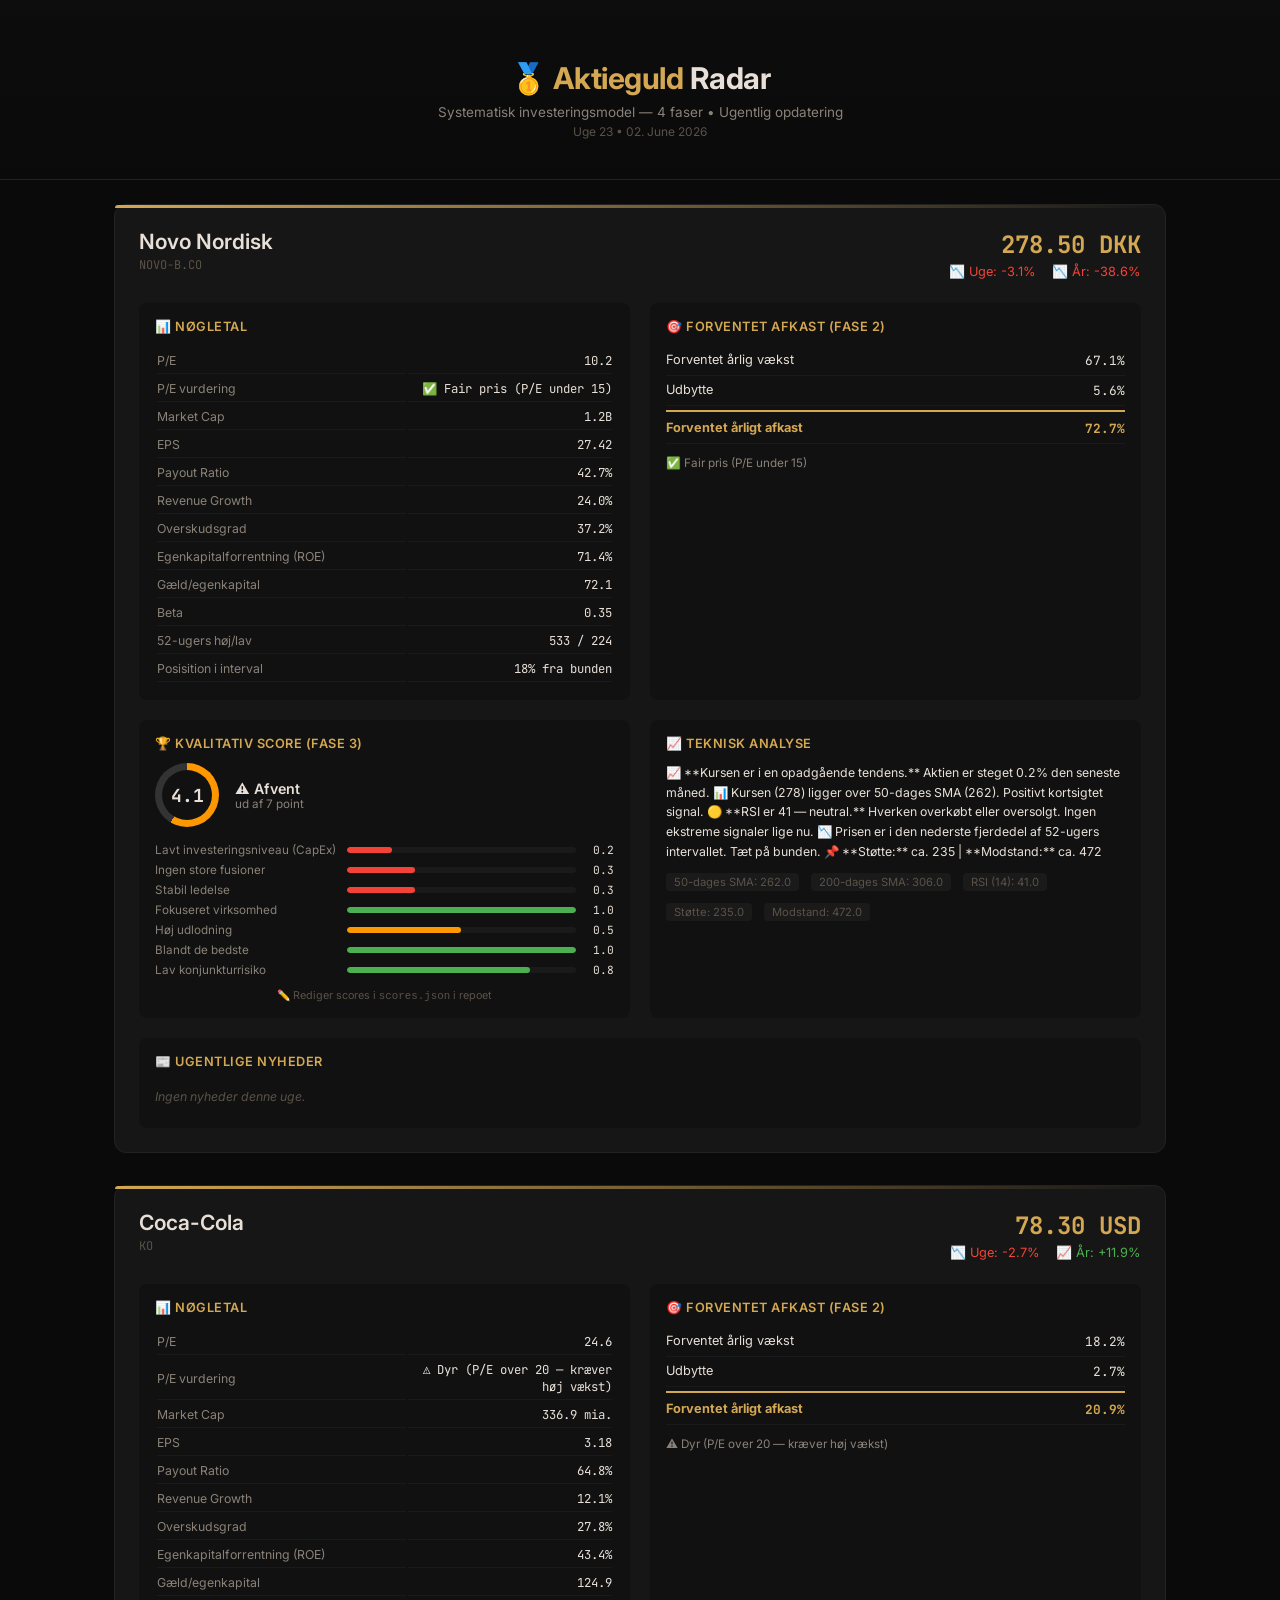
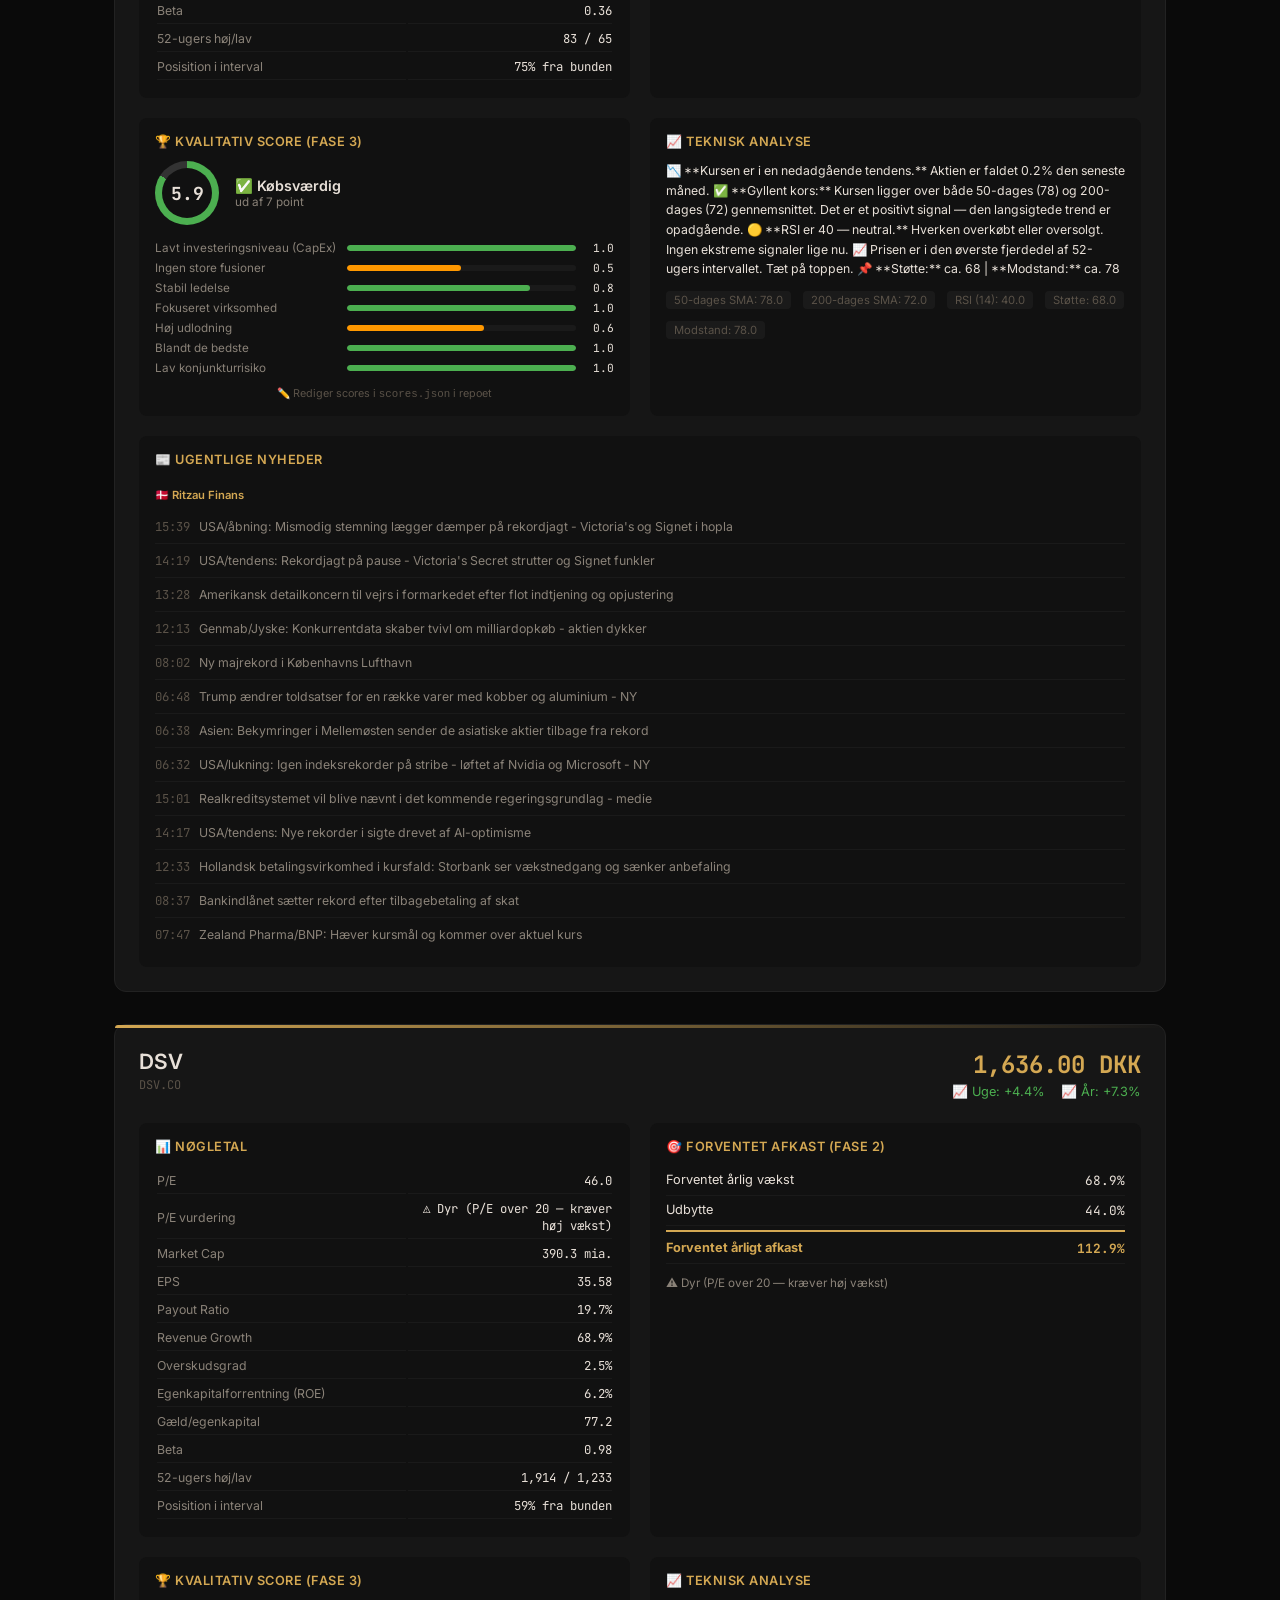
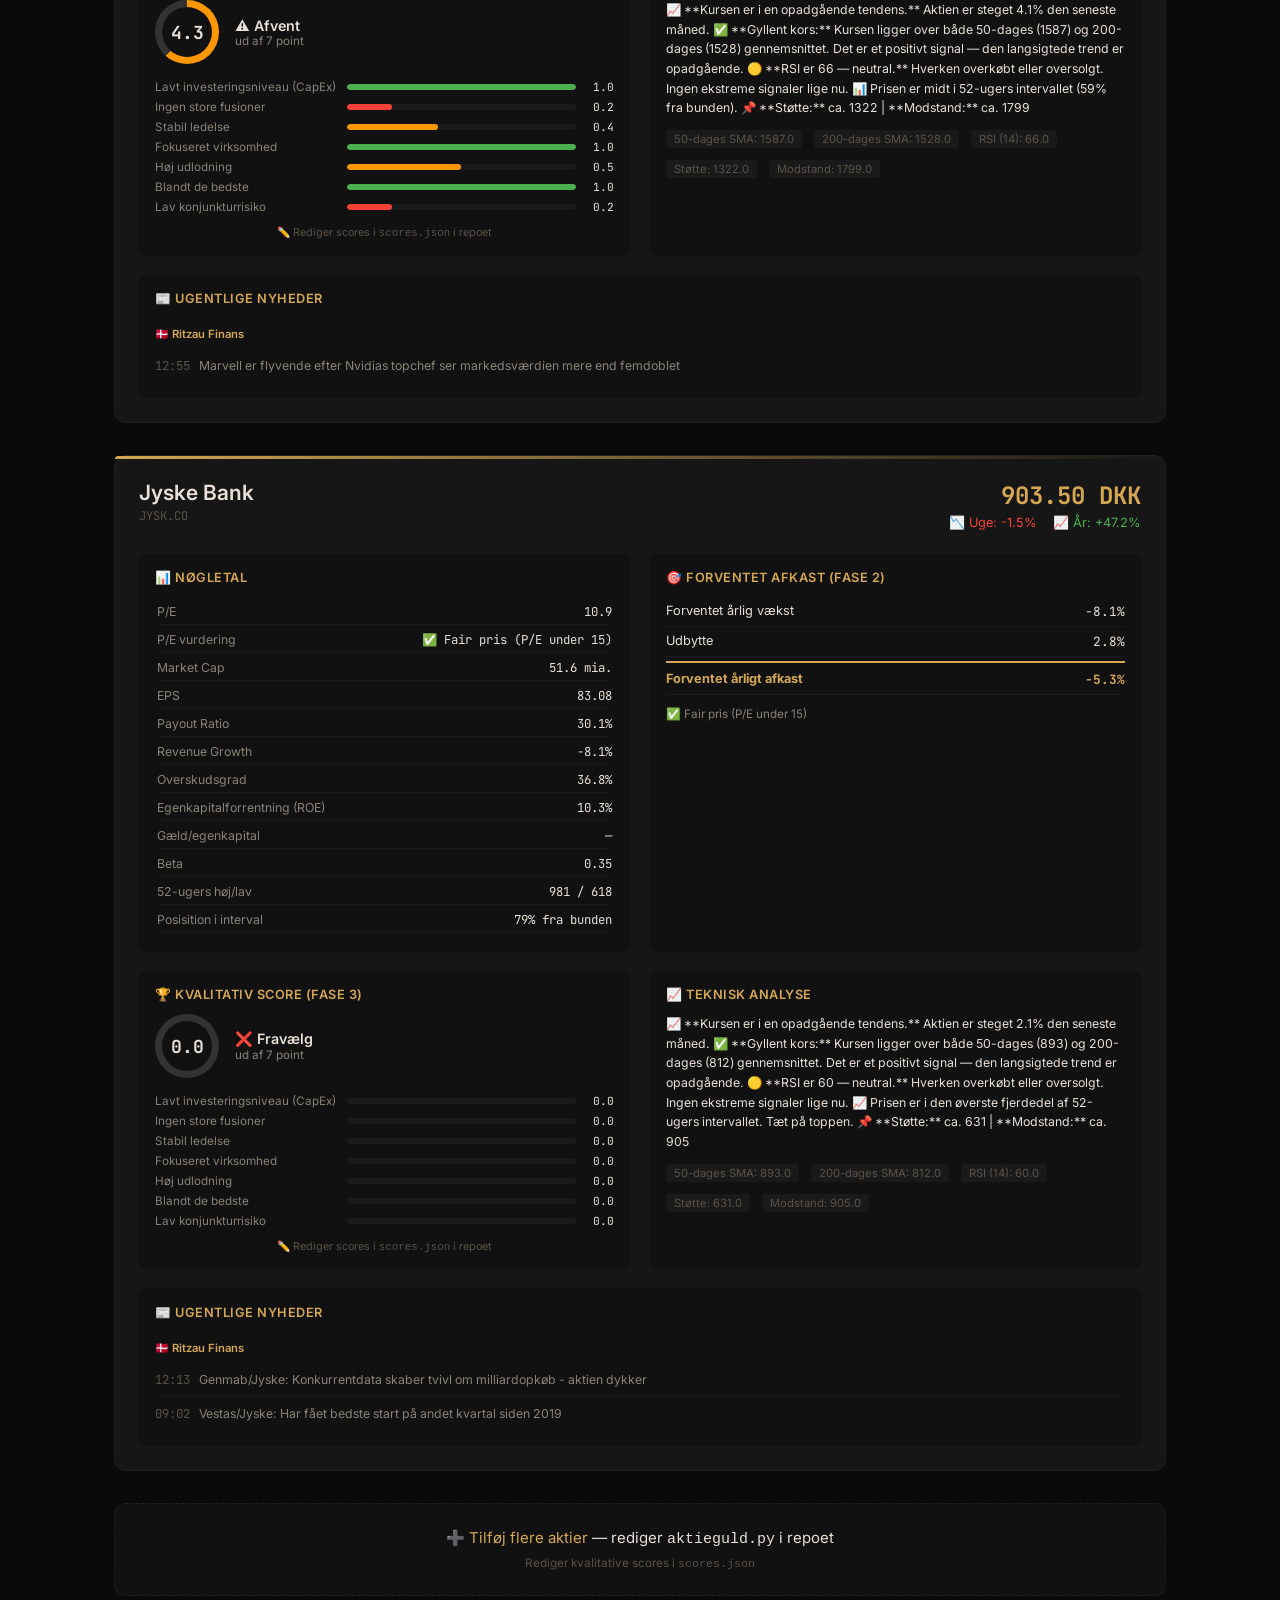
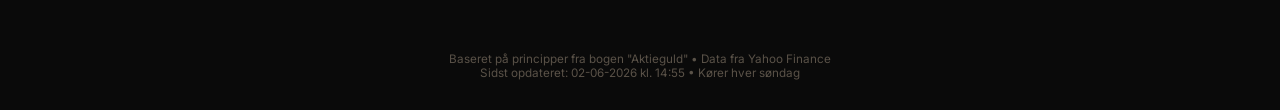
==== index.html @ 51e13794 "Aktieguld Radar uge 23 — 02-06-2026" ====
<!DOCTYPE html>
<html lang="da">
<head>
<meta charset="UTF-8">
<meta name="viewport" content="width=device-width, initial-scale=1.0">
<title>Aktieguld Radar — Uge 23</title>
<link rel="preconnect" href="https://fonts.googleapis.com">
<link href="https://fonts.googleapis.com/css2?family=Inter:wght@300;400;600;700&family=JetBrains+Mono:wght@400;500&display=swap" rel="stylesheet">
<style>
  *,*::before,*::after{margin:0;padding:0;box-sizing:border-box}
  :root{
    --bg:#0a0a0a;--bg2:#111;--bg3:#1a1a1a;--card:#161616;
    --ink:#e8e0d8;--ink2:#8a8278;--ink3:#5a5248;
    --gold:#d4a853;--gold-glow:rgba(212,168,83,.15);
    --green:#4caf50;--red:#f44336;--orange:#ff9800;
    --border:#222;--radius:12px;--radius-sm:8px;
    --font:'Inter',sans-serif;--mono:'JetBrains Mono',monospace;
  }
  html{font-size:15px}
  body{font-family:var(--font);background:var(--bg);color:var(--ink);min-height:100vh}
  .hero{position:relative;padding:60px 24px 40px;text-align:center;
    background:linear-gradient(180deg,#0d0d0d 0%,var(--bg) 100%);
    border-bottom:1px solid var(--border);
  }
  .hero h1{font-size:2rem;font-weight:700;letter-spacing:-.5px}
  .hero h1 span{color:var(--gold)}
  .hero .sub{color:var(--ink2);margin-top:8px;font-size:.9rem}
  .hero .date{color:var(--ink3);font-size:.8rem;margin-top:4px}
  .container{max-width:1100px;margin:0 auto;padding:24px}
  .stock-card{background:var(--card);border:1px solid var(--border);border-radius:var(--radius);padding:24px;margin-bottom:32px;position:relative}
  .stock-card::before{content:'';position:absolute;top:0;left:0;right:0;height:3px;
    background:linear-gradient(90deg,var(--gold),transparent);border-radius:var(--radius) var(--radius) 0 0}
  .stock-header{display:flex;justify-content:space-between;align-items:start;margin-bottom:24px;flex-wrap:wrap;gap:12px}
  .stock-header h2{font-size:1.4rem;font-weight:600}
  .ticker{color:var(--ink3);font-family:var(--mono);font-size:.8rem}
  .price-box{text-align:right}
  .price{font-size:1.6rem;font-weight:700;font-family:var(--mono);color:var(--gold)}
  .changes{display:flex;gap:16px;justify-content:flex-end;margin-top:4px;font-size:.85rem}
  .stock-grid{display:grid;grid-template-columns:1fr 1fr;gap:20px}
  @media(max-width:768px){.stock-grid{grid-template-columns:1fr}}
  .section{background:var(--bg2);border-radius:var(--radius-sm);padding:16px;position:relative}
  .section.wide{grid-column:1/-1}
  .section h3{font-size:.85rem;font-weight:600;color:var(--gold);margin-bottom:12px;text-transform:uppercase;letter-spacing:.5px}
  table.metrics{width:100%;font-size:.82rem}
  table.metrics td{padding:4px 0;border-bottom:1px solid var(--border-light, #1a1a1a)}
  table.metrics td:first-child{color:var(--ink2);width:55%}
  table.metrics td:last-child{text-align:right;font-family:var(--mono)}
  .return-box{margin-bottom:12px}
  .return-row{display:flex;justify-content:space-between;padding:6px 0;border-bottom:1px solid var(--border-light, #1a1a1a);font-size:.85rem}
  .return-row.total{border-top:2px solid var(--gold);margin-top:4px;padding-top:8px;color:var(--gold)}
  .val{font-family:var(--mono)}
  .pe-note{font-size:.78rem;color:var(--ink2);margin-top:8px}
  .score-summary{display:flex;align-items:center;gap:16px;margin-bottom:16px}
  .score-circle{width:64px;height:64px;border-radius:50%;display:flex;align-items:center;justify-content:center;font-size:1.2rem;font-weight:700;font-family:var(--mono);flex-shrink:0}
  .score-circle span{background:var(--bg2);width:50px;height:50px;border-radius:50%;display:flex;align-items:center;justify-content:center}
  .score-label-big{font-weight:600;font-size:.95rem}
  .score-max{font-size:.78rem;color:var(--ink2)}
  .score-row{display:flex;align-items:center;gap:8px;margin-bottom:6px;font-size:.78rem}
  .score-label{flex:0 0 40%;color:var(--ink2);overflow:hidden;text-overflow:ellipsis;white-space:nowrap;cursor:help}
  .score-bar-bg{flex:1;height:6px;background:var(--bg3);border-radius:3px;overflow:hidden}
  .score-bar-fill{height:100%;border-radius:3px;transition:width .5s}
  .score-val{flex:0 0 30px;text-align:right;font-family:var(--mono);font-size:.75rem}
  .edit-hint{font-size:.72rem;color:var(--ink3);margin-top:12px;text-align:center}
  .tech-box{font-size:.82rem;line-height:1.6}
  .tech-box strong{color:var(--gold)}
  .tech-details{display:flex;gap:12px;flex-wrap:wrap;margin-top:12px;font-size:.75rem;color:var(--ink3)}
  .tech-details span{background:var(--bg3);padding:2px 8px;border-radius:4px}
  .news-list{list-style:none}
  .news-list li{padding:8px 0;border-bottom:1px solid var(--border-light, #1a1a1a);font-size:.82rem}
  .news-list li:last-child{border-bottom:none}
  .news-list a{color:var(--ink);text-decoration:none}
  .news-list a:hover{color:var(--gold)}
  .news-date{display:block;font-size:.72rem;color:var(--ink3);margin-top:2px}
  .no-news{color:var(--ink3);font-style:italic}
  .news-divider{padding:8px 0 4px;border-bottom:none !important}
  .news-divider span{color:var(--gold);font-weight:600;font-size:.75rem}
  .ritzau-item{color:var(--ink2);font-size:.78rem;padding:3px 0 3px 12px;border-bottom-color:var(--bg3) !important}
  .ritzau-time{color:var(--ink3);font-family:var(--mono);margin-right:6px}
  .add-stock{text-align:center;padding:24px;background:var(--bg2);border-radius:var(--radius);border:1px dashed var(--border);margin-top:16px}
  .add-stock a{color:var(--gold);text-decoration:none}
  .add-stock a:hover{text-decoration:underline}
  .footer{text-align:center;padding:32px 24px;color:var(--ink3);font-size:.78rem}
  .footer a{color:var(--ink2)}
</style>
</head>
<body>
<div class="hero">
  <h1>🥇 <span>Aktieguld</span> Radar</h1>
  <p class="sub">Systematisk investeringsmodel — 4 faser • Ugentlig opdatering</p>
  <p class="date">Uge 23 • 02. June 2026</p>
</div>
<div class="container">
  
        <div class="stock-card" id="novo-nordisk">
          <div class="stock-header">
            <div>
              <h2>Novo Nordisk</h2>
              <span class="ticker">NOVO-B.CO</span>
            </div>
            <div class="price-box">
              <div class="price">278.50 DKK</div>
              <div class="changes">
                <span class="change" style="color:#f44336">📉 Uge: -3.1%</span>
                <span class="change" style="color:#f44336">📉 År: -38.6%</span>
              </div>
            </div>
          </div>

          <div class="stock-grid">
            <div class="section">
              <h3>📊 Nøgletal</h3>
              <table class="metrics">
                <tr><td>P/E</td><td>10.2</td></tr>
                <tr><td>P/E vurdering</td><td>✅ Fair pris (P/E under 15)</td></tr>
                <tr><td>Market Cap</td><td>1.2B</td></tr>
                <tr><td>EPS</td><td>27.42</td></tr>
                <tr><td>Payout Ratio</td><td>42.7%</td></tr>
                <tr><td>Revenue Growth</td><td>24.0%</td></tr>
                <tr><td>Overskudsgrad</td><td>37.2%</td></tr>
                <tr><td>Egenkapitalforrentning (ROE)</td><td>71.4%</td></tr>
                <tr><td>Gæld/egenkapital</td><td>72.1</td></tr>
                <tr><td>Beta</td><td>0.35</td></tr>
                <tr><td>52-ugers høj/lav</td><td>533 / 224</td></tr>
                <tr><td>Posisition i interval</td><td>18% fra bunden</td></tr>
              </table>
            </div>

            <div class="section">
              <h3>🎯 Forventet afkast (Fase 2)</h3>
              <div class="return-box">
                <div class="return-row">
                  <span>Forventet årlig vækst</span>
                  <span class="val">67.1%</span>
                </div>
                <div class="return-row">
                  <span>Udbytte</span>
                  <span class="val">5.6%</span>
                </div>
                <div class="return-row total">
                  <span><strong>Forventet årligt afkast</strong></span>
                  <span class="val"><strong>72.7%</strong></span>
                </div>
              </div>
              <p class="pe-note">✅ Fair pris (P/E under 15)</p>
            </div>

            <div class="section">
              <h3>🏆 Kvalitativ score (Fase 3)</h3>
              <div class="score-summary">
                <div class="score-circle" style="background:conic-gradient(#ff9800 0% 58.57142857142856%, #333 58.57142857142856% 100%)">
                  <span>4.1</span>
                </div>
                <div class="score-text">
                  <div class="score-label-big">⚠️ Afvent</div>
                  <div class="score-max">ud af 7 point</div>
                </div>
              </div>
              
            <div class="score-row">
              <div class="score-label"><span title="Bruger få penge på maskiner/bygninger">Lavt investeringsniveau (CapEx)</span></div>
              <div class="score-bar-bg">
                <div class="score-bar-fill" style="width:20.0%;background:#f44336"></div>
              </div>
              <div class="score-val">0.2</div>
            </div>
            <div class="score-row">
              <div class="score-label"><span title="Undgår risikable milliardopkøb">Ingen store fusioner</span></div>
              <div class="score-bar-bg">
                <div class="score-bar-fill" style="width:30.0%;background:#f44336"></div>
              </div>
              <div class="score-val">0.3</div>
            </div>
            <div class="score-row">
              <div class="score-label"><span title="CEO siddet i ≥3 år">Stabil ledelse</span></div>
              <div class="score-bar-bg">
                <div class="score-bar-fill" style="width:30.0%;background:#f44336"></div>
              </div>
              <div class="score-val">0.3</div>
            </div>
            <div class="score-row">
              <div class="score-label"><span title="Holder sig til kerneforretningen">Fokuseret virksomhed</span></div>
              <div class="score-bar-bg">
                <div class="score-bar-fill" style="width:100.0%;background:#4caf50"></div>
              </div>
              <div class="score-val">1.0</div>
            </div>
            <div class="score-row">
              <div class="score-label"><span title="Udlodder ≥70% af overskud">Høj udlodning</span></div>
              <div class="score-bar-bg">
                <div class="score-bar-fill" style="width:50.0%;background:#ff9800"></div>
              </div>
              <div class="score-val">0.5</div>
            </div>
            <div class="score-row">
              <div class="score-label"><span title="Top 2-3 i sin branche">Blandt de bedste</span></div>
              <div class="score-bar-bg">
                <div class="score-bar-fill" style="width:100.0%;background:#4caf50"></div>
              </div>
              <div class="score-val">1.0</div>
            </div>
            <div class="score-row">
              <div class="score-label"><span title="Modstandsdygtig over for kriser">Lav konjunkturrisiko</span></div>
              <div class="score-bar-bg">
                <div class="score-bar-fill" style="width:80.0%;background:#4caf50"></div>
              </div>
              <div class="score-val">0.8</div>
            </div>
              <p class="edit-hint">✏️ Rediger scores i <code>scores.json</code> i repoet</p>
            </div>

            <div class="section">
              <h3>📈 Teknisk analyse</h3>
              <div class="tech-box">
                📈 **Kursen er i en opadgående tendens.** Aktien er steget 0.2% den seneste måned.
📊 Kursen (278) ligger over 50-dages SMA (262). Positivt kortsigtet signal.
🟡 **RSI er 41 — neutral.** Hverken overkøbt eller oversolgt. Ingen ekstreme signaler lige nu.
📉 Prisen er i den nederste fjerdedel af 52-ugers intervallet. Tæt på bunden.
📌 **Støtte:** ca. 235 | **Modstand:** ca. 472
              </div>
              <div class="tech-details">
                <span>50-dages SMA: 262.0</span>
                <span>200-dages SMA: 306.0</span>
                <span>RSI (14): 41.0</span>
                <span>Støtte: 235.0</span>
                <span>Modstand: 472.0</span>
              </div>
            </div>

            <div class="section wide">
              <h3>📰 Ugentlige nyheder</h3>
              <ul class="news-list">
                <li class="no-news">Ingen nyheder denne uge.</li>
              </ul>
            </div>
          </div>
        </div>
        <div class="stock-card" id="coca-cola">
          <div class="stock-header">
            <div>
              <h2>Coca-Cola</h2>
              <span class="ticker">KO</span>
            </div>
            <div class="price-box">
              <div class="price">78.30 USD</div>
              <div class="changes">
                <span class="change" style="color:#f44336">📉 Uge: -2.7%</span>
                <span class="change" style="color:#4caf50">📈 År: +11.9%</span>
              </div>
            </div>
          </div>

          <div class="stock-grid">
            <div class="section">
              <h3>📊 Nøgletal</h3>
              <table class="metrics">
                <tr><td>P/E</td><td>24.6</td></tr>
                <tr><td>P/E vurdering</td><td>⚠️ Dyr (P/E over 20 — kræver høj vækst)</td></tr>
                <tr><td>Market Cap</td><td>336.9 mia.</td></tr>
                <tr><td>EPS</td><td>3.18</td></tr>
                <tr><td>Payout Ratio</td><td>64.8%</td></tr>
                <tr><td>Revenue Growth</td><td>12.1%</td></tr>
                <tr><td>Overskudsgrad</td><td>27.8%</td></tr>
                <tr><td>Egenkapitalforrentning (ROE)</td><td>43.4%</td></tr>
                <tr><td>Gæld/egenkapital</td><td>124.9</td></tr>
                <tr><td>Beta</td><td>0.36</td></tr>
                <tr><td>52-ugers høj/lav</td><td>83 / 65</td></tr>
                <tr><td>Posisition i interval</td><td>75% fra bunden</td></tr>
              </table>
            </div>

            <div class="section">
              <h3>🎯 Forventet afkast (Fase 2)</h3>
              <div class="return-box">
                <div class="return-row">
                  <span>Forventet årlig vækst</span>
                  <span class="val">18.2%</span>
                </div>
                <div class="return-row">
                  <span>Udbytte</span>
                  <span class="val">2.7%</span>
                </div>
                <div class="return-row total">
                  <span><strong>Forventet årligt afkast</strong></span>
                  <span class="val"><strong>20.9%</strong></span>
                </div>
              </div>
              <p class="pe-note">⚠️ Dyr (P/E over 20 — kræver høj vækst)</p>
            </div>

            <div class="section">
              <h3>🏆 Kvalitativ score (Fase 3)</h3>
              <div class="score-summary">
                <div class="score-circle" style="background:conic-gradient(#4caf50 0% 84.28571428571429%, #333 84.28571428571429% 100%)">
                  <span>5.9</span>
                </div>
                <div class="score-text">
                  <div class="score-label-big">✅ Købsværdig</div>
                  <div class="score-max">ud af 7 point</div>
                </div>
              </div>
              
            <div class="score-row">
              <div class="score-label"><span title="Bruger få penge på maskiner/bygninger">Lavt investeringsniveau (CapEx)</span></div>
              <div class="score-bar-bg">
                <div class="score-bar-fill" style="width:100.0%;background:#4caf50"></div>
              </div>
              <div class="score-val">1.0</div>
            </div>
            <div class="score-row">
              <div class="score-label"><span title="Undgår risikable milliardopkøb">Ingen store fusioner</span></div>
              <div class="score-bar-bg">
                <div class="score-bar-fill" style="width:50.0%;background:#ff9800"></div>
              </div>
              <div class="score-val">0.5</div>
            </div>
            <div class="score-row">
              <div class="score-label"><span title="CEO siddet i ≥3 år">Stabil ledelse</span></div>
              <div class="score-bar-bg">
                <div class="score-bar-fill" style="width:80.0%;background:#4caf50"></div>
              </div>
              <div class="score-val">0.8</div>
            </div>
            <div class="score-row">
              <div class="score-label"><span title="Holder sig til kerneforretningen">Fokuseret virksomhed</span></div>
              <div class="score-bar-bg">
                <div class="score-bar-fill" style="width:100.0%;background:#4caf50"></div>
              </div>
              <div class="score-val">1.0</div>
            </div>
            <div class="score-row">
              <div class="score-label"><span title="Udlodder ≥70% af overskud">Høj udlodning</span></div>
              <div class="score-bar-bg">
                <div class="score-bar-fill" style="width:60.0%;background:#ff9800"></div>
              </div>
              <div class="score-val">0.6</div>
            </div>
            <div class="score-row">
              <div class="score-label"><span title="Top 2-3 i sin branche">Blandt de bedste</span></div>
              <div class="score-bar-bg">
                <div class="score-bar-fill" style="width:100.0%;background:#4caf50"></div>
              </div>
              <div class="score-val">1.0</div>
            </div>
            <div class="score-row">
              <div class="score-label"><span title="Modstandsdygtig over for kriser">Lav konjunkturrisiko</span></div>
              <div class="score-bar-bg">
                <div class="score-bar-fill" style="width:100.0%;background:#4caf50"></div>
              </div>
              <div class="score-val">1.0</div>
            </div>
              <p class="edit-hint">✏️ Rediger scores i <code>scores.json</code> i repoet</p>
            </div>

            <div class="section">
              <h3>📈 Teknisk analyse</h3>
              <div class="tech-box">
                📉 **Kursen er i en nedadgående tendens.** Aktien er faldet 0.2% den seneste måned.
✅ **Gyllent kors:** Kursen ligger over både 50-dages (78) og 200-dages (72) gennemsnittet. Det er et positivt signal — den langsigtede trend er opadgående.
🟡 **RSI er 40 — neutral.** Hverken overkøbt eller oversolgt. Ingen ekstreme signaler lige nu.
📈 Prisen er i den øverste fjerdedel af 52-ugers intervallet. Tæt på toppen.
📌 **Støtte:** ca. 68 | **Modstand:** ca. 78
              </div>
              <div class="tech-details">
                <span>50-dages SMA: 78.0</span>
                <span>200-dages SMA: 72.0</span>
                <span>RSI (14): 40.0</span>
                <span>Støtte: 68.0</span>
                <span>Modstand: 78.0</span>
              </div>
            </div>

            <div class="section wide">
              <h3>📰 Ugentlige nyheder</h3>
              <ul class="news-list">
                <li class="news-divider"><span>🇩🇰 Ritzau Finans</span></li><li class="ritzau-item"><span class="ritzau-time">15:39</span> USA/åbning: Mismodig stemning lægger dæmper på rekordjagt - Victoria's og Signet i hopla</li><li class="ritzau-item"><span class="ritzau-time">14:19</span> USA/tendens: Rekordjagt på pause - Victoria's Secret strutter og Signet funkler</li><li class="ritzau-item"><span class="ritzau-time">13:28</span> Amerikansk detailkoncern til vejrs i formarkedet efter flot indtjening og opjustering</li><li class="ritzau-item"><span class="ritzau-time">12:13</span> Genmab/Jyske: Konkurrentdata skaber tvivl om milliardopkøb - aktien dykker</li><li class="ritzau-item"><span class="ritzau-time">08:02</span> Ny majrekord i Københavns Lufthavn</li><li class="ritzau-item"><span class="ritzau-time">06:48</span> Trump ændrer toldsatser for en række varer med kobber og aluminium - NY</li><li class="ritzau-item"><span class="ritzau-time">06:38</span> Asien: Bekymringer i Mellemøsten sender de asiatiske aktier tilbage fra rekord</li><li class="ritzau-item"><span class="ritzau-time">06:32</span> USA/lukning: Igen indeksrekorder på stribe - løftet af Nvidia og Microsoft - NY</li><li class="ritzau-item"><span class="ritzau-time">15:01</span> Realkreditsystemet vil blive nævnt i det kommende regeringsgrundlag - medie</li><li class="ritzau-item"><span class="ritzau-time">14:17</span> USA/tendens: Nye rekorder i sigte drevet af AI-optimisme</li><li class="ritzau-item"><span class="ritzau-time">12:33</span> Hollandsk betalingsvirkomhed i kursfald: Storbank ser vækstnedgang og sænker anbefaling</li><li class="ritzau-item"><span class="ritzau-time">08:37</span> Bankindlånet sætter rekord efter tilbagebetaling af skat</li><li class="ritzau-item"><span class="ritzau-time">07:47</span> Zealand Pharma/BNP: Hæver kursmål og kommer over aktuel kurs</li>
              </ul>
            </div>
          </div>
        </div>
        <div class="stock-card" id="dsv">
          <div class="stock-header">
            <div>
              <h2>DSV</h2>
              <span class="ticker">DSV.CO</span>
            </div>
            <div class="price-box">
              <div class="price">1,636.00 DKK</div>
              <div class="changes">
                <span class="change" style="color:#4caf50">📈 Uge: +4.4%</span>
                <span class="change" style="color:#4caf50">📈 År: +7.3%</span>
              </div>
            </div>
          </div>

          <div class="stock-grid">
            <div class="section">
              <h3>📊 Nøgletal</h3>
              <table class="metrics">
                <tr><td>P/E</td><td>46.0</td></tr>
                <tr><td>P/E vurdering</td><td>⚠️ Dyr (P/E over 20 — kræver høj vækst)</td></tr>
                <tr><td>Market Cap</td><td>390.3 mia.</td></tr>
                <tr><td>EPS</td><td>35.58</td></tr>
                <tr><td>Payout Ratio</td><td>19.7%</td></tr>
                <tr><td>Revenue Growth</td><td>68.9%</td></tr>
                <tr><td>Overskudsgrad</td><td>2.5%</td></tr>
                <tr><td>Egenkapitalforrentning (ROE)</td><td>6.2%</td></tr>
                <tr><td>Gæld/egenkapital</td><td>77.2</td></tr>
                <tr><td>Beta</td><td>0.98</td></tr>
                <tr><td>52-ugers høj/lav</td><td>1,914 / 1,233</td></tr>
                <tr><td>Posisition i interval</td><td>59% fra bunden</td></tr>
              </table>
            </div>

            <div class="section">
              <h3>🎯 Forventet afkast (Fase 2)</h3>
              <div class="return-box">
                <div class="return-row">
                  <span>Forventet årlig vækst</span>
                  <span class="val">68.9%</span>
                </div>
                <div class="return-row">
                  <span>Udbytte</span>
                  <span class="val">44.0%</span>
                </div>
                <div class="return-row total">
                  <span><strong>Forventet årligt afkast</strong></span>
                  <span class="val"><strong>112.9%</strong></span>
                </div>
              </div>
              <p class="pe-note">⚠️ Dyr (P/E over 20 — kræver høj vækst)</p>
            </div>

            <div class="section">
              <h3>🏆 Kvalitativ score (Fase 3)</h3>
              <div class="score-summary">
                <div class="score-circle" style="background:conic-gradient(#ff9800 0% 61.42857142857142%, #333 61.42857142857142% 100%)">
                  <span>4.3</span>
                </div>
                <div class="score-text">
                  <div class="score-label-big">⚠️ Afvent</div>
                  <div class="score-max">ud af 7 point</div>
                </div>
              </div>
              
            <div class="score-row">
              <div class="score-label"><span title="Bruger få penge på maskiner/bygninger">Lavt investeringsniveau (CapEx)</span></div>
              <div class="score-bar-bg">
                <div class="score-bar-fill" style="width:100.0%;background:#4caf50"></div>
              </div>
              <div class="score-val">1.0</div>
            </div>
            <div class="score-row">
              <div class="score-label"><span title="Undgår risikable milliardopkøb">Ingen store fusioner</span></div>
              <div class="score-bar-bg">
                <div class="score-bar-fill" style="width:20.0%;background:#f44336"></div>
              </div>
              <div class="score-val">0.2</div>
            </div>
            <div class="score-row">
              <div class="score-label"><span title="CEO siddet i ≥3 år">Stabil ledelse</span></div>
              <div class="score-bar-bg">
                <div class="score-bar-fill" style="width:40.0%;background:#ff9800"></div>
              </div>
              <div class="score-val">0.4</div>
            </div>
            <div class="score-row">
              <div class="score-label"><span title="Holder sig til kerneforretningen">Fokuseret virksomhed</span></div>
              <div class="score-bar-bg">
                <div class="score-bar-fill" style="width:100.0%;background:#4caf50"></div>
              </div>
              <div class="score-val">1.0</div>
            </div>
            <div class="score-row">
              <div class="score-label"><span title="Udlodder ≥70% af overskud">Høj udlodning</span></div>
              <div class="score-bar-bg">
                <div class="score-bar-fill" style="width:50.0%;background:#ff9800"></div>
              </div>
              <div class="score-val">0.5</div>
            </div>
            <div class="score-row">
              <div class="score-label"><span title="Top 2-3 i sin branche">Blandt de bedste</span></div>
              <div class="score-bar-bg">
                <div class="score-bar-fill" style="width:100.0%;background:#4caf50"></div>
              </div>
              <div class="score-val">1.0</div>
            </div>
            <div class="score-row">
              <div class="score-label"><span title="Modstandsdygtig over for kriser">Lav konjunkturrisiko</span></div>
              <div class="score-bar-bg">
                <div class="score-bar-fill" style="width:20.0%;background:#f44336"></div>
              </div>
              <div class="score-val">0.2</div>
            </div>
              <p class="edit-hint">✏️ Rediger scores i <code>scores.json</code> i repoet</p>
            </div>

            <div class="section">
              <h3>📈 Teknisk analyse</h3>
              <div class="tech-box">
                📈 **Kursen er i en opadgående tendens.** Aktien er steget 4.1% den seneste måned.
✅ **Gyllent kors:** Kursen ligger over både 50-dages (1587) og 200-dages (1528) gennemsnittet. Det er et positivt signal — den langsigtede trend er opadgående.
🟡 **RSI er 66 — neutral.** Hverken overkøbt eller oversolgt. Ingen ekstreme signaler lige nu.
📊 Prisen er midt i 52-ugers intervallet (59% fra bunden).
📌 **Støtte:** ca. 1322 | **Modstand:** ca. 1799
              </div>
              <div class="tech-details">
                <span>50-dages SMA: 1587.0</span>
                <span>200-dages SMA: 1528.0</span>
                <span>RSI (14): 66.0</span>
                <span>Støtte: 1322.0</span>
                <span>Modstand: 1799.0</span>
              </div>
            </div>

            <div class="section wide">
              <h3>📰 Ugentlige nyheder</h3>
              <ul class="news-list">
                <li class="news-divider"><span>🇩🇰 Ritzau Finans</span></li><li class="ritzau-item"><span class="ritzau-time">12:55</span> Marvell er flyvende efter Nvidias topchef ser markedsværdien mere end femdoblet</li>
              </ul>
            </div>
          </div>
        </div>
        <div class="stock-card" id="jyske-bank">
          <div class="stock-header">
            <div>
              <h2>Jyske Bank</h2>
              <span class="ticker">JYSK.CO</span>
            </div>
            <div class="price-box">
              <div class="price">903.50 DKK</div>
              <div class="changes">
                <span class="change" style="color:#f44336">📉 Uge: -1.5%</span>
                <span class="change" style="color:#4caf50">📈 År: +47.2%</span>
              </div>
            </div>
          </div>

          <div class="stock-grid">
            <div class="section">
              <h3>📊 Nøgletal</h3>
              <table class="metrics">
                <tr><td>P/E</td><td>10.9</td></tr>
                <tr><td>P/E vurdering</td><td>✅ Fair pris (P/E under 15)</td></tr>
                <tr><td>Market Cap</td><td>51.6 mia.</td></tr>
                <tr><td>EPS</td><td>83.08</td></tr>
                <tr><td>Payout Ratio</td><td>30.1%</td></tr>
                <tr><td>Revenue Growth</td><td>-8.1%</td></tr>
                <tr><td>Overskudsgrad</td><td>36.8%</td></tr>
                <tr><td>Egenkapitalforrentning (ROE)</td><td>10.3%</td></tr>
                <tr><td>Gæld/egenkapital</td><td>—</td></tr>
                <tr><td>Beta</td><td>0.35</td></tr>
                <tr><td>52-ugers høj/lav</td><td>981 / 618</td></tr>
                <tr><td>Posisition i interval</td><td>79% fra bunden</td></tr>
              </table>
            </div>

            <div class="section">
              <h3>🎯 Forventet afkast (Fase 2)</h3>
              <div class="return-box">
                <div class="return-row">
                  <span>Forventet årlig vækst</span>
                  <span class="val">-8.1%</span>
                </div>
                <div class="return-row">
                  <span>Udbytte</span>
                  <span class="val">2.8%</span>
                </div>
                <div class="return-row total">
                  <span><strong>Forventet årligt afkast</strong></span>
                  <span class="val"><strong>-5.3%</strong></span>
                </div>
              </div>
              <p class="pe-note">✅ Fair pris (P/E under 15)</p>
            </div>

            <div class="section">
              <h3>🏆 Kvalitativ score (Fase 3)</h3>
              <div class="score-summary">
                <div class="score-circle" style="background:conic-gradient(#f44336 0% 0.0%, #333 0.0% 100%)">
                  <span>0.0</span>
                </div>
                <div class="score-text">
                  <div class="score-label-big">❌ Fravælg</div>
                  <div class="score-max">ud af 7 point</div>
                </div>
              </div>
              
            <div class="score-row">
              <div class="score-label"><span title="Bruger få penge på maskiner/bygninger">Lavt investeringsniveau (CapEx)</span></div>
              <div class="score-bar-bg">
                <div class="score-bar-fill" style="width:0%;background:#f44336"></div>
              </div>
              <div class="score-val">0.0</div>
            </div>
            <div class="score-row">
              <div class="score-label"><span title="Undgår risikable milliardopkøb">Ingen store fusioner</span></div>
              <div class="score-bar-bg">
                <div class="score-bar-fill" style="width:0%;background:#f44336"></div>
              </div>
              <div class="score-val">0.0</div>
            </div>
            <div class="score-row">
              <div class="score-label"><span title="CEO siddet i ≥3 år">Stabil ledelse</span></div>
              <div class="score-bar-bg">
                <div class="score-bar-fill" style="width:0%;background:#f44336"></div>
              </div>
              <div class="score-val">0.0</div>
            </div>
            <div class="score-row">
              <div class="score-label"><span title="Holder sig til kerneforretningen">Fokuseret virksomhed</span></div>
              <div class="score-bar-bg">
                <div class="score-bar-fill" style="width:0%;background:#f44336"></div>
              </div>
              <div class="score-val">0.0</div>
            </div>
            <div class="score-row">
              <div class="score-label"><span title="Udlodder ≥70% af overskud">Høj udlodning</span></div>
              <div class="score-bar-bg">
                <div class="score-bar-fill" style="width:0%;background:#f44336"></div>
              </div>
              <div class="score-val">0.0</div>
            </div>
            <div class="score-row">
              <div class="score-label"><span title="Top 2-3 i sin branche">Blandt de bedste</span></div>
              <div class="score-bar-bg">
                <div class="score-bar-fill" style="width:0%;background:#f44336"></div>
              </div>
              <div class="score-val">0.0</div>
            </div>
            <div class="score-row">
              <div class="score-label"><span title="Modstandsdygtig over for kriser">Lav konjunkturrisiko</span></div>
              <div class="score-bar-bg">
                <div class="score-bar-fill" style="width:0%;background:#f44336"></div>
              </div>
              <div class="score-val">0.0</div>
            </div>
              <p class="edit-hint">✏️ Rediger scores i <code>scores.json</code> i repoet</p>
            </div>

            <div class="section">
              <h3>📈 Teknisk analyse</h3>
              <div class="tech-box">
                📈 **Kursen er i en opadgående tendens.** Aktien er steget 2.1% den seneste måned.
✅ **Gyllent kors:** Kursen ligger over både 50-dages (893) og 200-dages (812) gennemsnittet. Det er et positivt signal — den langsigtede trend er opadgående.
🟡 **RSI er 60 — neutral.** Hverken overkøbt eller oversolgt. Ingen ekstreme signaler lige nu.
📈 Prisen er i den øverste fjerdedel af 52-ugers intervallet. Tæt på toppen.
📌 **Støtte:** ca. 631 | **Modstand:** ca. 905
              </div>
              <div class="tech-details">
                <span>50-dages SMA: 893.0</span>
                <span>200-dages SMA: 812.0</span>
                <span>RSI (14): 60.0</span>
                <span>Støtte: 631.0</span>
                <span>Modstand: 905.0</span>
              </div>
            </div>

            <div class="section wide">
              <h3>📰 Ugentlige nyheder</h3>
              <ul class="news-list">
                <li class="news-divider"><span>🇩🇰 Ritzau Finans</span></li><li class="ritzau-item"><span class="ritzau-time">12:13</span> Genmab/Jyske: Konkurrentdata skaber tvivl om milliardopkøb - aktien dykker</li><li class="ritzau-item"><span class="ritzau-time">09:02</span> Vestas/Jyske: Har fået bedste start på andet kvartal siden 2019</li>
              </ul>
            </div>
          </div>
        </div>
  <div class="add-stock">
    <p>➕ <a href="https://github.com/henrikastrup1/aktieguld" target="_blank">Tilføj flere aktier</a> — rediger <code>aktieguld.py</code> i repoet</p>
    <p style="margin-top:8px;font-size:.78rem;color:var(--ink3)">Rediger kvalitative scores i <code>scores.json</code></p>
  </div>
</div>
<div class="footer">
  <p>Baseret på principper fra bogen "Aktieguld" • Data fra Yahoo Finance</p>
  <p>Sidst opdateret: 02-06-2026 kl. 14:55 • Kører hver søndag</p>
</div>
</body>
</html>
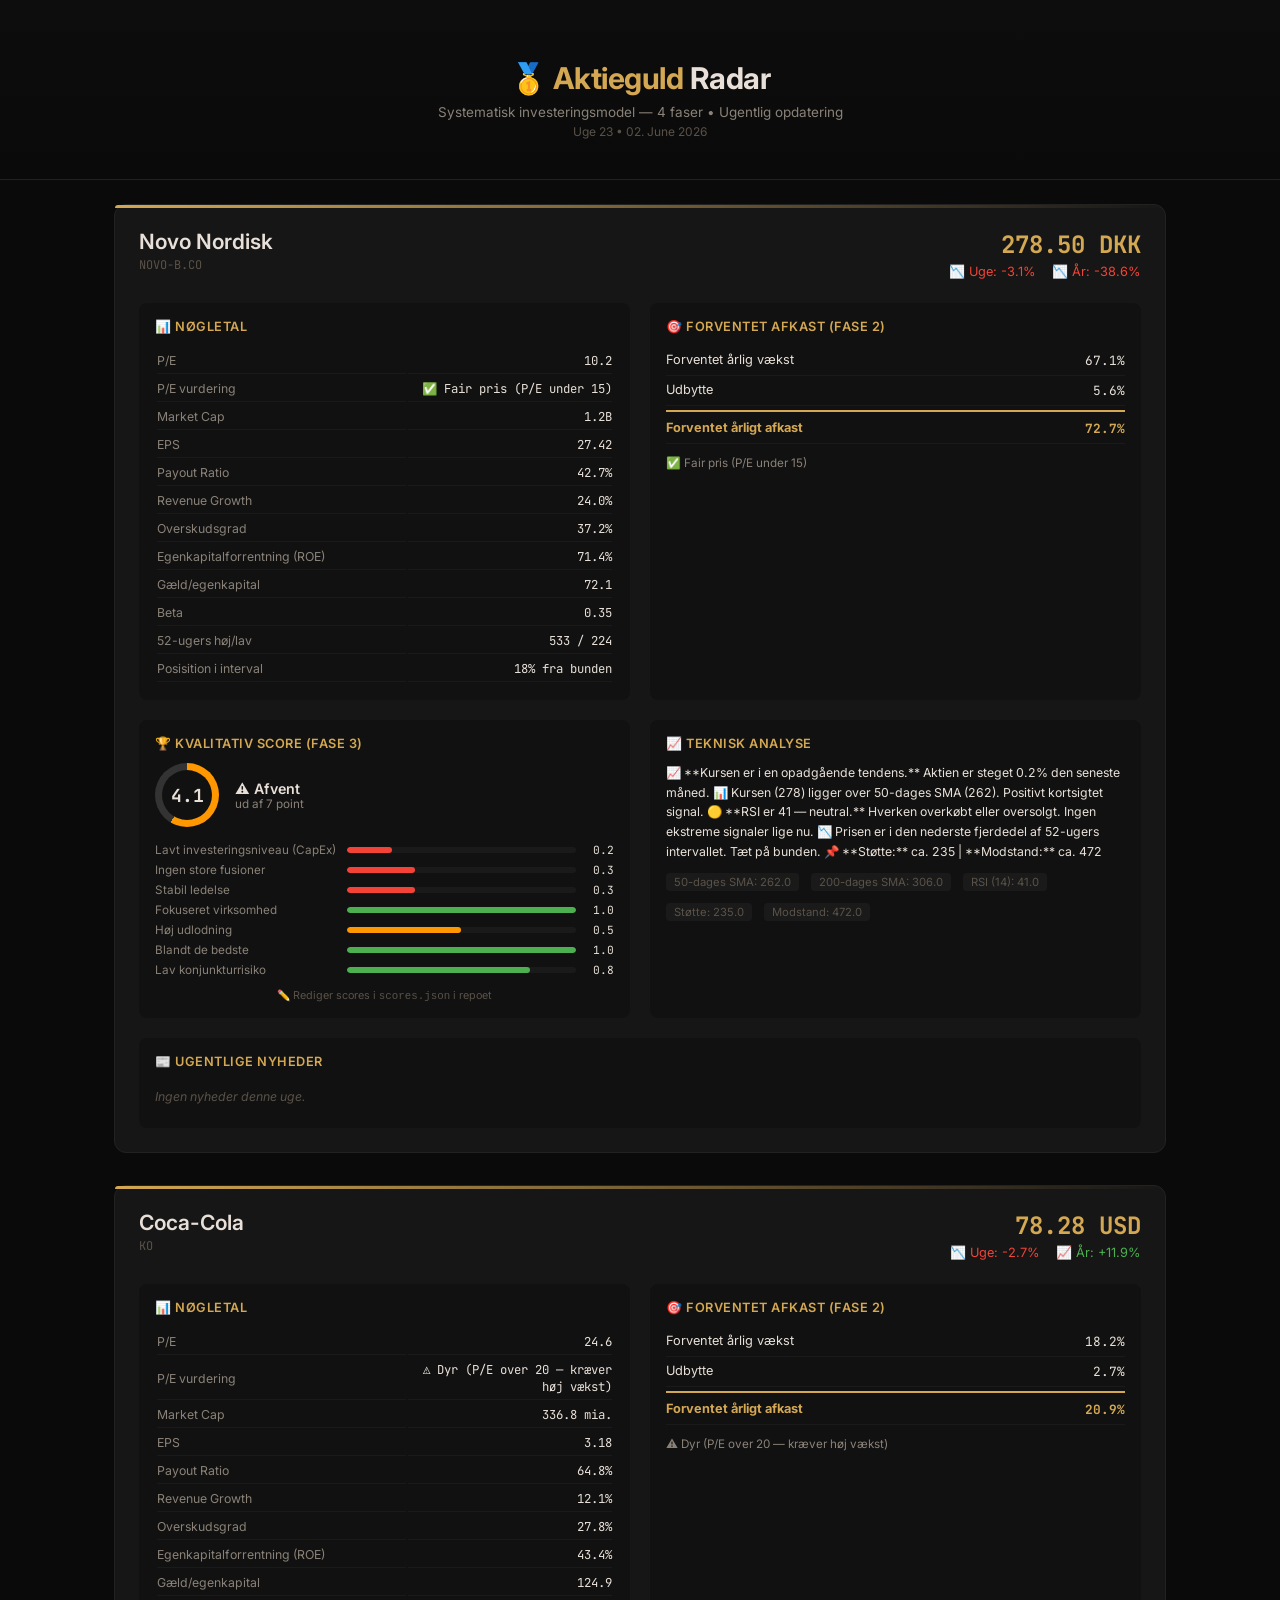
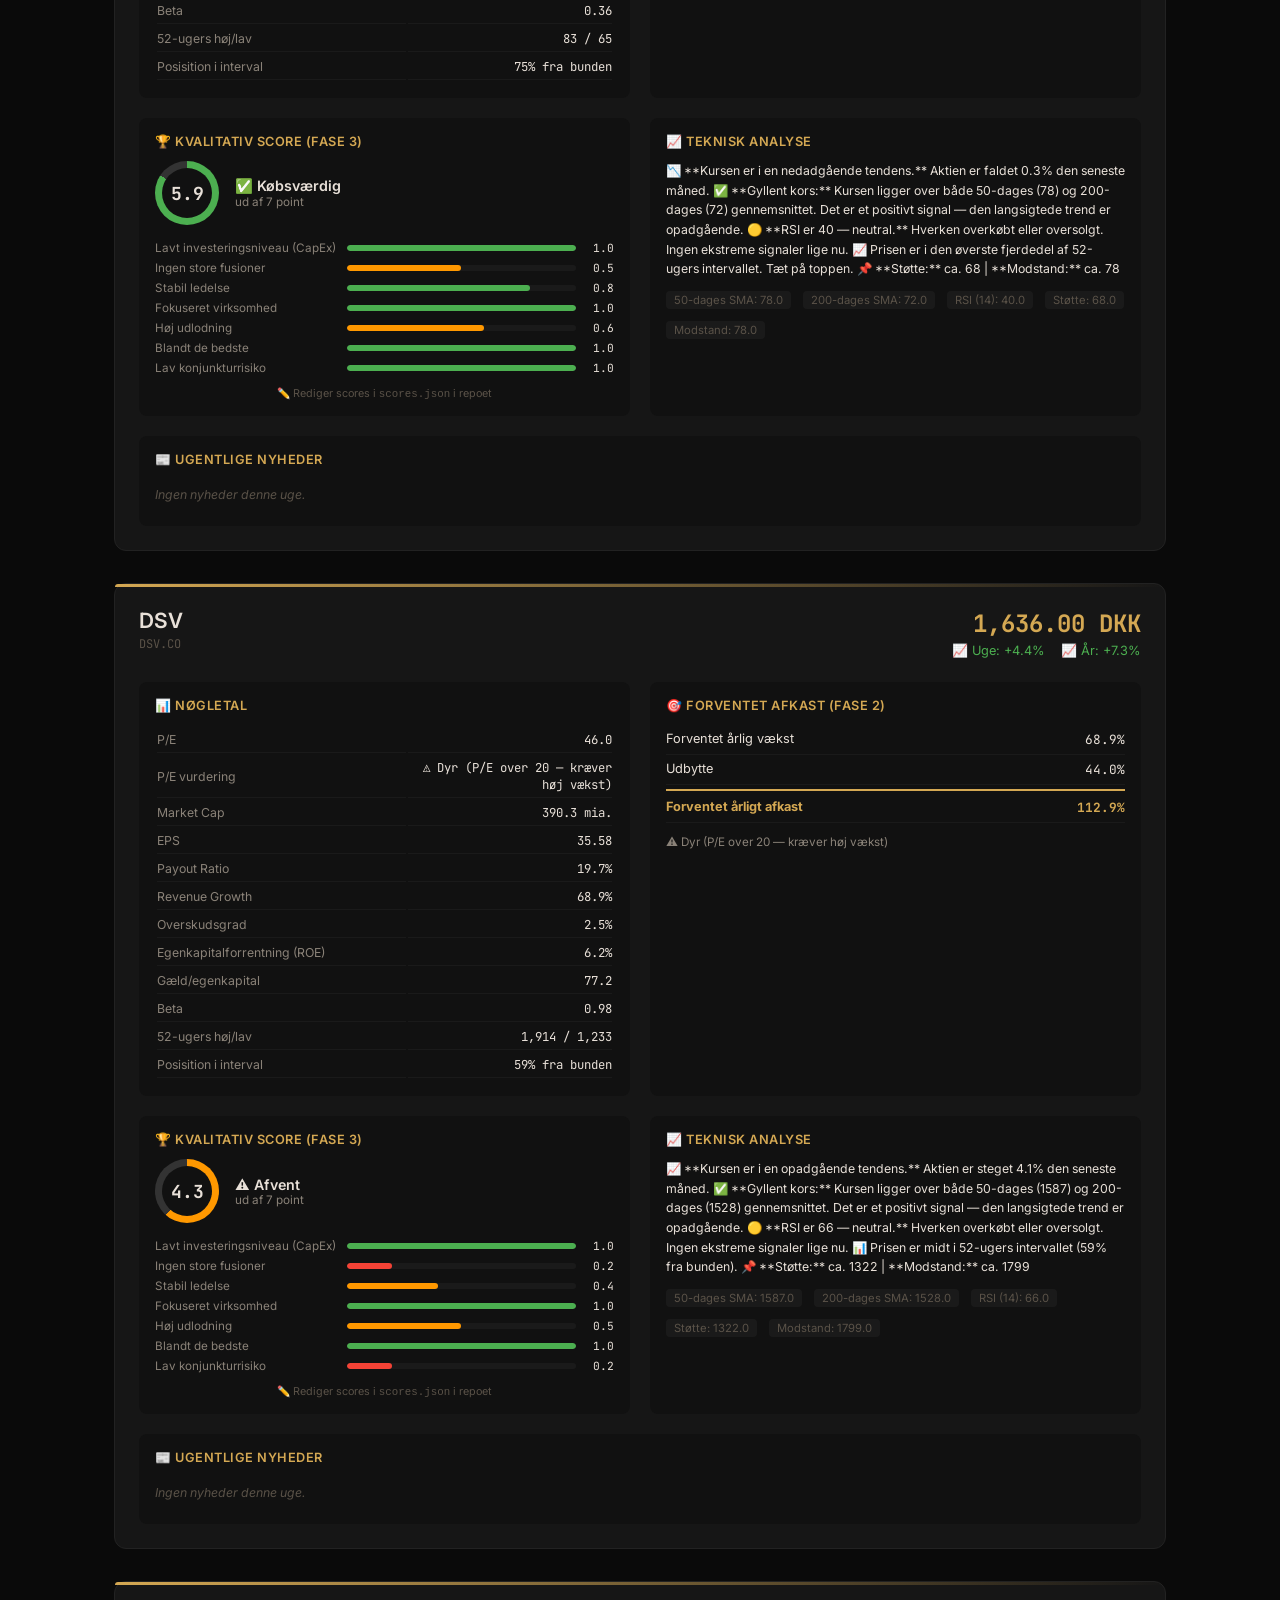
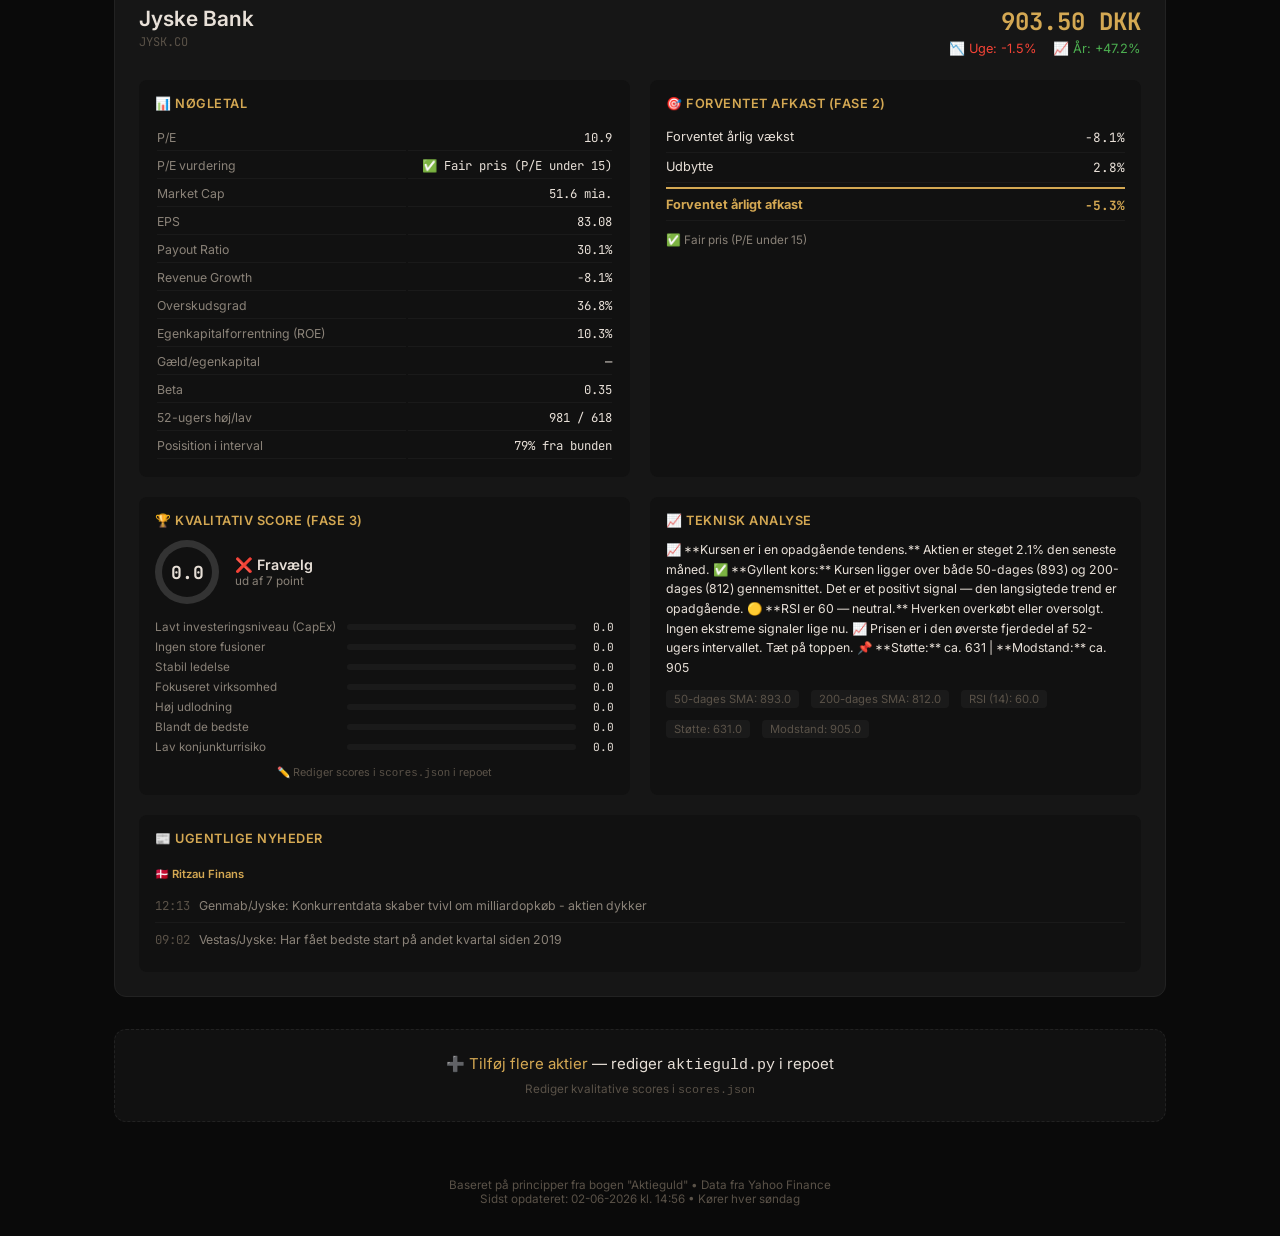
==== commit 19478b28: "Aktieguld Radar uge 23 — 02-06-2026" ====
--- a/index.html
+++ b/index.html
@@ -241,7 +241,7 @@
               <span class="ticker">KO</span>
             </div>
             <div class="price-box">
-              <div class="price">78.30 USD</div>
+              <div class="price">78.28 USD</div>
               <div class="changes">
                 <span class="change" style="color:#f44336">📉 Uge: -2.7%</span>
                 <span class="change" style="color:#4caf50">📈 År: +11.9%</span>
@@ -255,7 +255,7 @@
               <table class="metrics">
                 <tr><td>P/E</td><td>24.6</td></tr>
                 <tr><td>P/E vurdering</td><td>⚠️ Dyr (P/E over 20 — kræver høj vækst)</td></tr>
-                <tr><td>Market Cap</td><td>336.9 mia.</td></tr>
+                <tr><td>Market Cap</td><td>336.8 mia.</td></tr>
                 <tr><td>EPS</td><td>3.18</td></tr>
                 <tr><td>Payout Ratio</td><td>64.8%</td></tr>
                 <tr><td>Revenue Growth</td><td>12.1%</td></tr>
@@ -354,7 +354,7 @@
             <div class="section">
               <h3>📈 Teknisk analyse</h3>
               <div class="tech-box">
-                📉 **Kursen er i en nedadgående tendens.** Aktien er faldet 0.2% den seneste måned.
+                📉 **Kursen er i en nedadgående tendens.** Aktien er faldet 0.3% den seneste måned.
 ✅ **Gyllent kors:** Kursen ligger over både 50-dages (78) og 200-dages (72) gennemsnittet. Det er et positivt signal — den langsigtede trend er opadgående.
 🟡 **RSI er 40 — neutral.** Hverken overkøbt eller oversolgt. Ingen ekstreme signaler lige nu.
 📈 Prisen er i den øverste fjerdedel af 52-ugers intervallet. Tæt på toppen.
@@ -372,7 +372,7 @@
             <div class="section wide">
               <h3>📰 Ugentlige nyheder</h3>
               <ul class="news-list">
-                <li class="news-divider"><span>🇩🇰 Ritzau Finans</span></li><li class="ritzau-item"><span class="ritzau-time">15:39</span> USA/åbning: Mismodig stemning lægger dæmper på rekordjagt - Victoria's og Signet i hopla</li><li class="ritzau-item"><span class="ritzau-time">14:19</span> USA/tendens: Rekordjagt på pause - Victoria's Secret strutter og Signet funkler</li><li class="ritzau-item"><span class="ritzau-time">13:28</span> Amerikansk detailkoncern til vejrs i formarkedet efter flot indtjening og opjustering</li><li class="ritzau-item"><span class="ritzau-time">12:13</span> Genmab/Jyske: Konkurrentdata skaber tvivl om milliardopkøb - aktien dykker</li><li class="ritzau-item"><span class="ritzau-time">08:02</span> Ny majrekord i Københavns Lufthavn</li><li class="ritzau-item"><span class="ritzau-time">06:48</span> Trump ændrer toldsatser for en række varer med kobber og aluminium - NY</li><li class="ritzau-item"><span class="ritzau-time">06:38</span> Asien: Bekymringer i Mellemøsten sender de asiatiske aktier tilbage fra rekord</li><li class="ritzau-item"><span class="ritzau-time">06:32</span> USA/lukning: Igen indeksrekorder på stribe - løftet af Nvidia og Microsoft - NY</li><li class="ritzau-item"><span class="ritzau-time">15:01</span> Realkreditsystemet vil blive nævnt i det kommende regeringsgrundlag - medie</li><li class="ritzau-item"><span class="ritzau-time">14:17</span> USA/tendens: Nye rekorder i sigte drevet af AI-optimisme</li><li class="ritzau-item"><span class="ritzau-time">12:33</span> Hollandsk betalingsvirkomhed i kursfald: Storbank ser vækstnedgang og sænker anbefaling</li><li class="ritzau-item"><span class="ritzau-time">08:37</span> Bankindlånet sætter rekord efter tilbagebetaling af skat</li><li class="ritzau-item"><span class="ritzau-time">07:47</span> Zealand Pharma/BNP: Hæver kursmål og kommer over aktuel kurs</li>
+                <li class="no-news">Ingen nyheder denne uge.</li>
               </ul>
             </div>
           </div>
@@ -515,7 +515,7 @@
             <div class="section wide">
               <h3>📰 Ugentlige nyheder</h3>
               <ul class="news-list">
-                <li class="news-divider"><span>🇩🇰 Ritzau Finans</span></li><li class="ritzau-item"><span class="ritzau-time">12:55</span> Marvell er flyvende efter Nvidias topchef ser markedsværdien mere end femdoblet</li>
+                <li class="no-news">Ingen nyheder denne uge.</li>
               </ul>
             </div>
           </div>
@@ -670,7 +670,7 @@
 </div>
 <div class="footer">
   <p>Baseret på principper fra bogen "Aktieguld" • Data fra Yahoo Finance</p>
-  <p>Sidst opdateret: 02-06-2026 kl. 14:55 • Kører hver søndag</p>
+  <p>Sidst opdateret: 02-06-2026 kl. 14:56 • Kører hver søndag</p>
 </div>
 </body>
 </html>
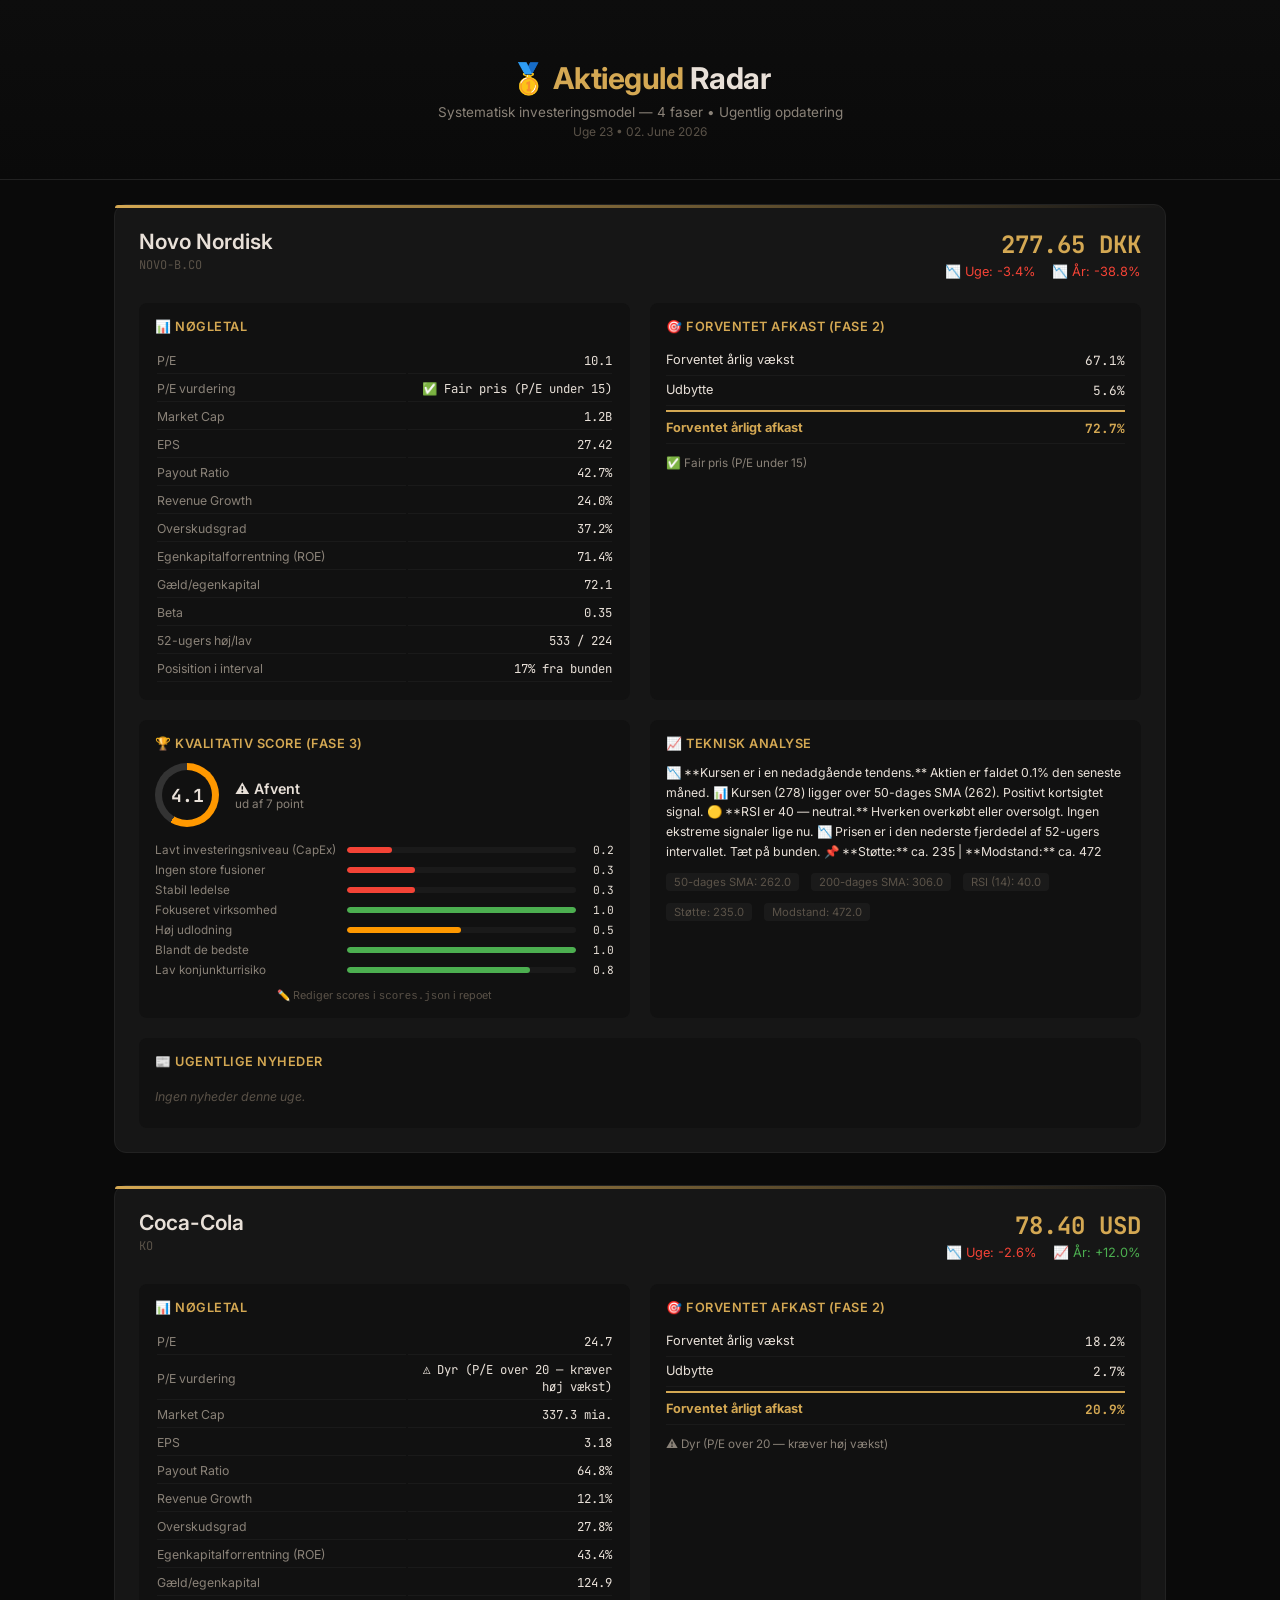
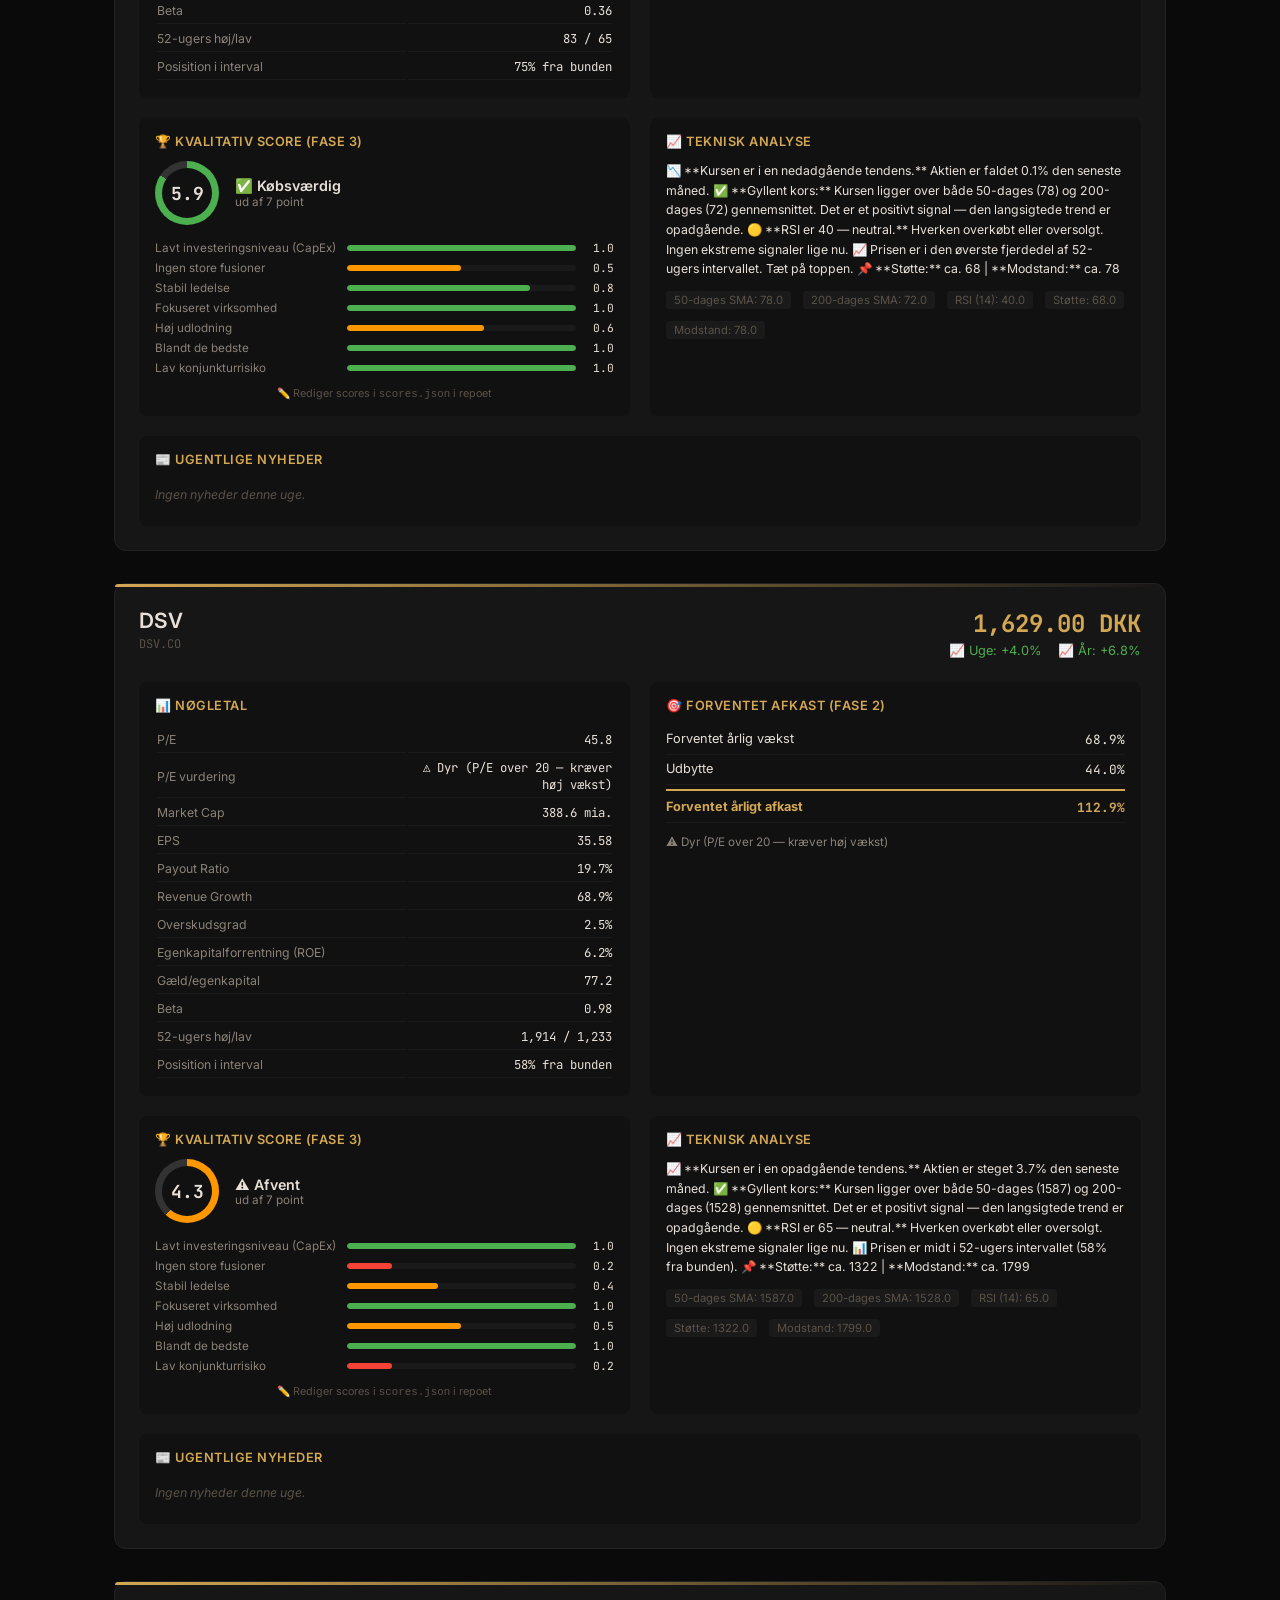
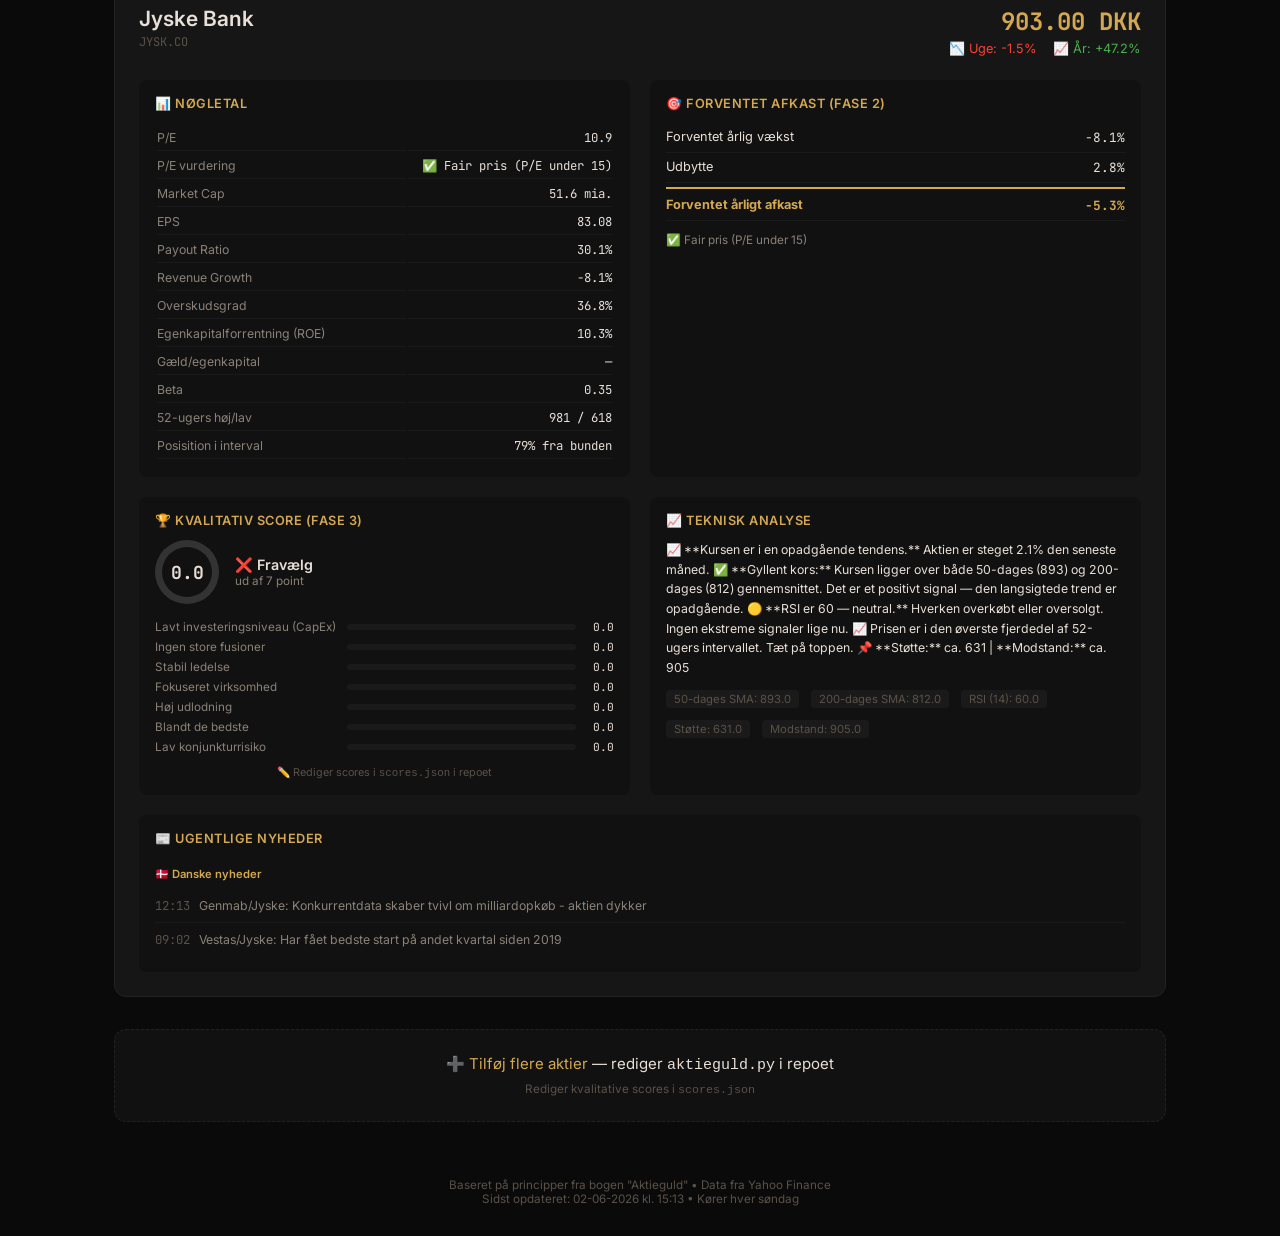
==== commit 2e7abce5: "Aktieguld Radar uge 23 — 02-06-2026" ====
--- a/index.html
+++ b/index.html
@@ -98,10 +98,10 @@
               <span class="ticker">NOVO-B.CO</span>
             </div>
             <div class="price-box">
-              <div class="price">278.50 DKK</div>
+              <div class="price">277.65 DKK</div>
               <div class="changes">
-                <span class="change" style="color:#f44336">📉 Uge: -3.1%</span>
-                <span class="change" style="color:#f44336">📉 År: -38.6%</span>
+                <span class="change" style="color:#f44336">📉 Uge: -3.4%</span>
+                <span class="change" style="color:#f44336">📉 År: -38.8%</span>
               </div>
             </div>
           </div>
@@ -110,7 +110,7 @@
             <div class="section">
               <h3>📊 Nøgletal</h3>
               <table class="metrics">
-                <tr><td>P/E</td><td>10.2</td></tr>
+                <tr><td>P/E</td><td>10.1</td></tr>
                 <tr><td>P/E vurdering</td><td>✅ Fair pris (P/E under 15)</td></tr>
                 <tr><td>Market Cap</td><td>1.2B</td></tr>
                 <tr><td>EPS</td><td>27.42</td></tr>
@@ -121,7 +121,7 @@
                 <tr><td>Gæld/egenkapital</td><td>72.1</td></tr>
                 <tr><td>Beta</td><td>0.35</td></tr>
                 <tr><td>52-ugers høj/lav</td><td>533 / 224</td></tr>
-                <tr><td>Posisition i interval</td><td>18% fra bunden</td></tr>
+                <tr><td>Posisition i interval</td><td>17% fra bunden</td></tr>
               </table>
             </div>
 
@@ -211,16 +211,16 @@
             <div class="section">
               <h3>📈 Teknisk analyse</h3>
               <div class="tech-box">
-                📈 **Kursen er i en opadgående tendens.** Aktien er steget 0.2% den seneste måned.
+                📉 **Kursen er i en nedadgående tendens.** Aktien er faldet 0.1% den seneste måned.
 📊 Kursen (278) ligger over 50-dages SMA (262). Positivt kortsigtet signal.
-🟡 **RSI er 41 — neutral.** Hverken overkøbt eller oversolgt. Ingen ekstreme signaler lige nu.
+🟡 **RSI er 40 — neutral.** Hverken overkøbt eller oversolgt. Ingen ekstreme signaler lige nu.
 📉 Prisen er i den nederste fjerdedel af 52-ugers intervallet. Tæt på bunden.
 📌 **Støtte:** ca. 235 | **Modstand:** ca. 472
               </div>
               <div class="tech-details">
                 <span>50-dages SMA: 262.0</span>
                 <span>200-dages SMA: 306.0</span>
-                <span>RSI (14): 41.0</span>
+                <span>RSI (14): 40.0</span>
                 <span>Støtte: 235.0</span>
                 <span>Modstand: 472.0</span>
               </div>
@@ -241,10 +241,10 @@
               <span class="ticker">KO</span>
             </div>
             <div class="price-box">
-              <div class="price">78.28 USD</div>
+              <div class="price">78.40 USD</div>
               <div class="changes">
-                <span class="change" style="color:#f44336">📉 Uge: -2.7%</span>
-                <span class="change" style="color:#4caf50">📈 År: +11.9%</span>
+                <span class="change" style="color:#f44336">📉 Uge: -2.6%</span>
+                <span class="change" style="color:#4caf50">📈 År: +12.0%</span>
               </div>
             </div>
           </div>
@@ -253,9 +253,9 @@
             <div class="section">
               <h3>📊 Nøgletal</h3>
               <table class="metrics">
-                <tr><td>P/E</td><td>24.6</td></tr>
+                <tr><td>P/E</td><td>24.7</td></tr>
                 <tr><td>P/E vurdering</td><td>⚠️ Dyr (P/E over 20 — kræver høj vækst)</td></tr>
-                <tr><td>Market Cap</td><td>336.8 mia.</td></tr>
+                <tr><td>Market Cap</td><td>337.3 mia.</td></tr>
                 <tr><td>EPS</td><td>3.18</td></tr>
                 <tr><td>Payout Ratio</td><td>64.8%</td></tr>
                 <tr><td>Revenue Growth</td><td>12.1%</td></tr>
@@ -354,7 +354,7 @@
             <div class="section">
               <h3>📈 Teknisk analyse</h3>
               <div class="tech-box">
-                📉 **Kursen er i en nedadgående tendens.** Aktien er faldet 0.3% den seneste måned.
+                📉 **Kursen er i en nedadgående tendens.** Aktien er faldet 0.1% den seneste måned.
 ✅ **Gyllent kors:** Kursen ligger over både 50-dages (78) og 200-dages (72) gennemsnittet. Det er et positivt signal — den langsigtede trend er opadgående.
 🟡 **RSI er 40 — neutral.** Hverken overkøbt eller oversolgt. Ingen ekstreme signaler lige nu.
 📈 Prisen er i den øverste fjerdedel af 52-ugers intervallet. Tæt på toppen.
@@ -384,10 +384,10 @@
               <span class="ticker">DSV.CO</span>
             </div>
             <div class="price-box">
-              <div class="price">1,636.00 DKK</div>
+              <div class="price">1,629.00 DKK</div>
               <div class="changes">
-                <span class="change" style="color:#4caf50">📈 Uge: +4.4%</span>
-                <span class="change" style="color:#4caf50">📈 År: +7.3%</span>
+                <span class="change" style="color:#4caf50">📈 Uge: +4.0%</span>
+                <span class="change" style="color:#4caf50">📈 År: +6.8%</span>
               </div>
             </div>
           </div>
@@ -396,9 +396,9 @@
             <div class="section">
               <h3>📊 Nøgletal</h3>
               <table class="metrics">
-                <tr><td>P/E</td><td>46.0</td></tr>
+                <tr><td>P/E</td><td>45.8</td></tr>
                 <tr><td>P/E vurdering</td><td>⚠️ Dyr (P/E over 20 — kræver høj vækst)</td></tr>
-                <tr><td>Market Cap</td><td>390.3 mia.</td></tr>
+                <tr><td>Market Cap</td><td>388.6 mia.</td></tr>
                 <tr><td>EPS</td><td>35.58</td></tr>
                 <tr><td>Payout Ratio</td><td>19.7%</td></tr>
                 <tr><td>Revenue Growth</td><td>68.9%</td></tr>
@@ -407,7 +407,7 @@
                 <tr><td>Gæld/egenkapital</td><td>77.2</td></tr>
                 <tr><td>Beta</td><td>0.98</td></tr>
                 <tr><td>52-ugers høj/lav</td><td>1,914 / 1,233</td></tr>
-                <tr><td>Posisition i interval</td><td>59% fra bunden</td></tr>
+                <tr><td>Posisition i interval</td><td>58% fra bunden</td></tr>
               </table>
             </div>
 
@@ -497,16 +497,16 @@
             <div class="section">
               <h3>📈 Teknisk analyse</h3>
               <div class="tech-box">
-                📈 **Kursen er i en opadgående tendens.** Aktien er steget 4.1% den seneste måned.
+                📈 **Kursen er i en opadgående tendens.** Aktien er steget 3.7% den seneste måned.
 ✅ **Gyllent kors:** Kursen ligger over både 50-dages (1587) og 200-dages (1528) gennemsnittet. Det er et positivt signal — den langsigtede trend er opadgående.
-🟡 **RSI er 66 — neutral.** Hverken overkøbt eller oversolgt. Ingen ekstreme signaler lige nu.
-📊 Prisen er midt i 52-ugers intervallet (59% fra bunden).
+🟡 **RSI er 65 — neutral.** Hverken overkøbt eller oversolgt. Ingen ekstreme signaler lige nu.
+📊 Prisen er midt i 52-ugers intervallet (58% fra bunden).
 📌 **Støtte:** ca. 1322 | **Modstand:** ca. 1799
               </div>
               <div class="tech-details">
                 <span>50-dages SMA: 1587.0</span>
                 <span>200-dages SMA: 1528.0</span>
-                <span>RSI (14): 66.0</span>
+                <span>RSI (14): 65.0</span>
                 <span>Støtte: 1322.0</span>
                 <span>Modstand: 1799.0</span>
               </div>
@@ -527,7 +527,7 @@
               <span class="ticker">JYSK.CO</span>
             </div>
             <div class="price-box">
-              <div class="price">903.50 DKK</div>
+              <div class="price">903.00 DKK</div>
               <div class="changes">
                 <span class="change" style="color:#f44336">📉 Uge: -1.5%</span>
                 <span class="change" style="color:#4caf50">📈 År: +47.2%</span>
@@ -658,7 +658,7 @@
             <div class="section wide">
               <h3>📰 Ugentlige nyheder</h3>
               <ul class="news-list">
-                <li class="news-divider"><span>🇩🇰 Ritzau Finans</span></li><li class="ritzau-item"><span class="ritzau-time">12:13</span> Genmab/Jyske: Konkurrentdata skaber tvivl om milliardopkøb - aktien dykker</li><li class="ritzau-item"><span class="ritzau-time">09:02</span> Vestas/Jyske: Har fået bedste start på andet kvartal siden 2019</li>
+                <li class="news-divider"><span>🇩🇰 Danske nyheder</span></li><li class="ritzau-item"><span class="ritzau-time">12:13</span> Genmab/Jyske: Konkurrentdata skaber tvivl om milliardopkøb - aktien dykker</li><li class="ritzau-item"><span class="ritzau-time">09:02</span> Vestas/Jyske: Har fået bedste start på andet kvartal siden 2019</li>
               </ul>
             </div>
           </div>
@@ -670,7 +670,7 @@
 </div>
 <div class="footer">
   <p>Baseret på principper fra bogen "Aktieguld" • Data fra Yahoo Finance</p>
-  <p>Sidst opdateret: 02-06-2026 kl. 14:56 • Kører hver søndag</p>
+  <p>Sidst opdateret: 02-06-2026 kl. 15:13 • Kører hver søndag</p>
 </div>
 </body>
 </html>
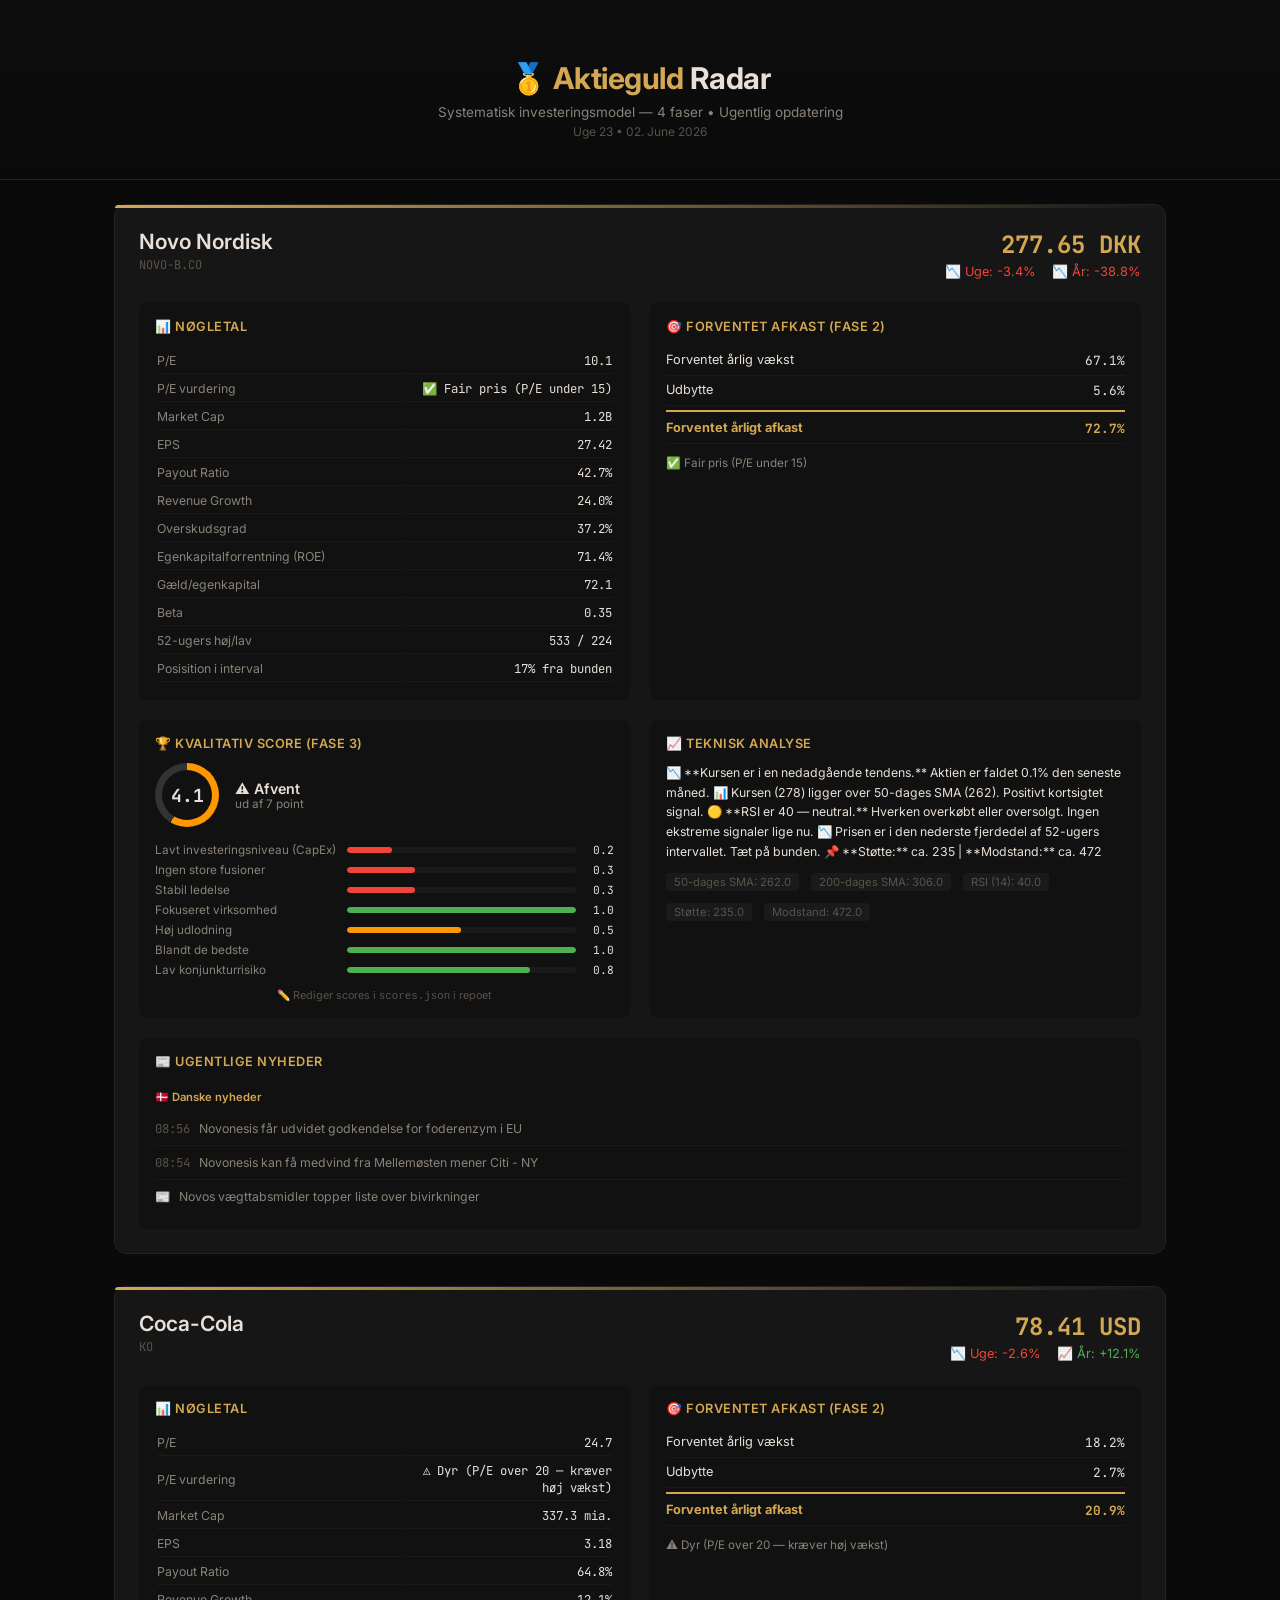
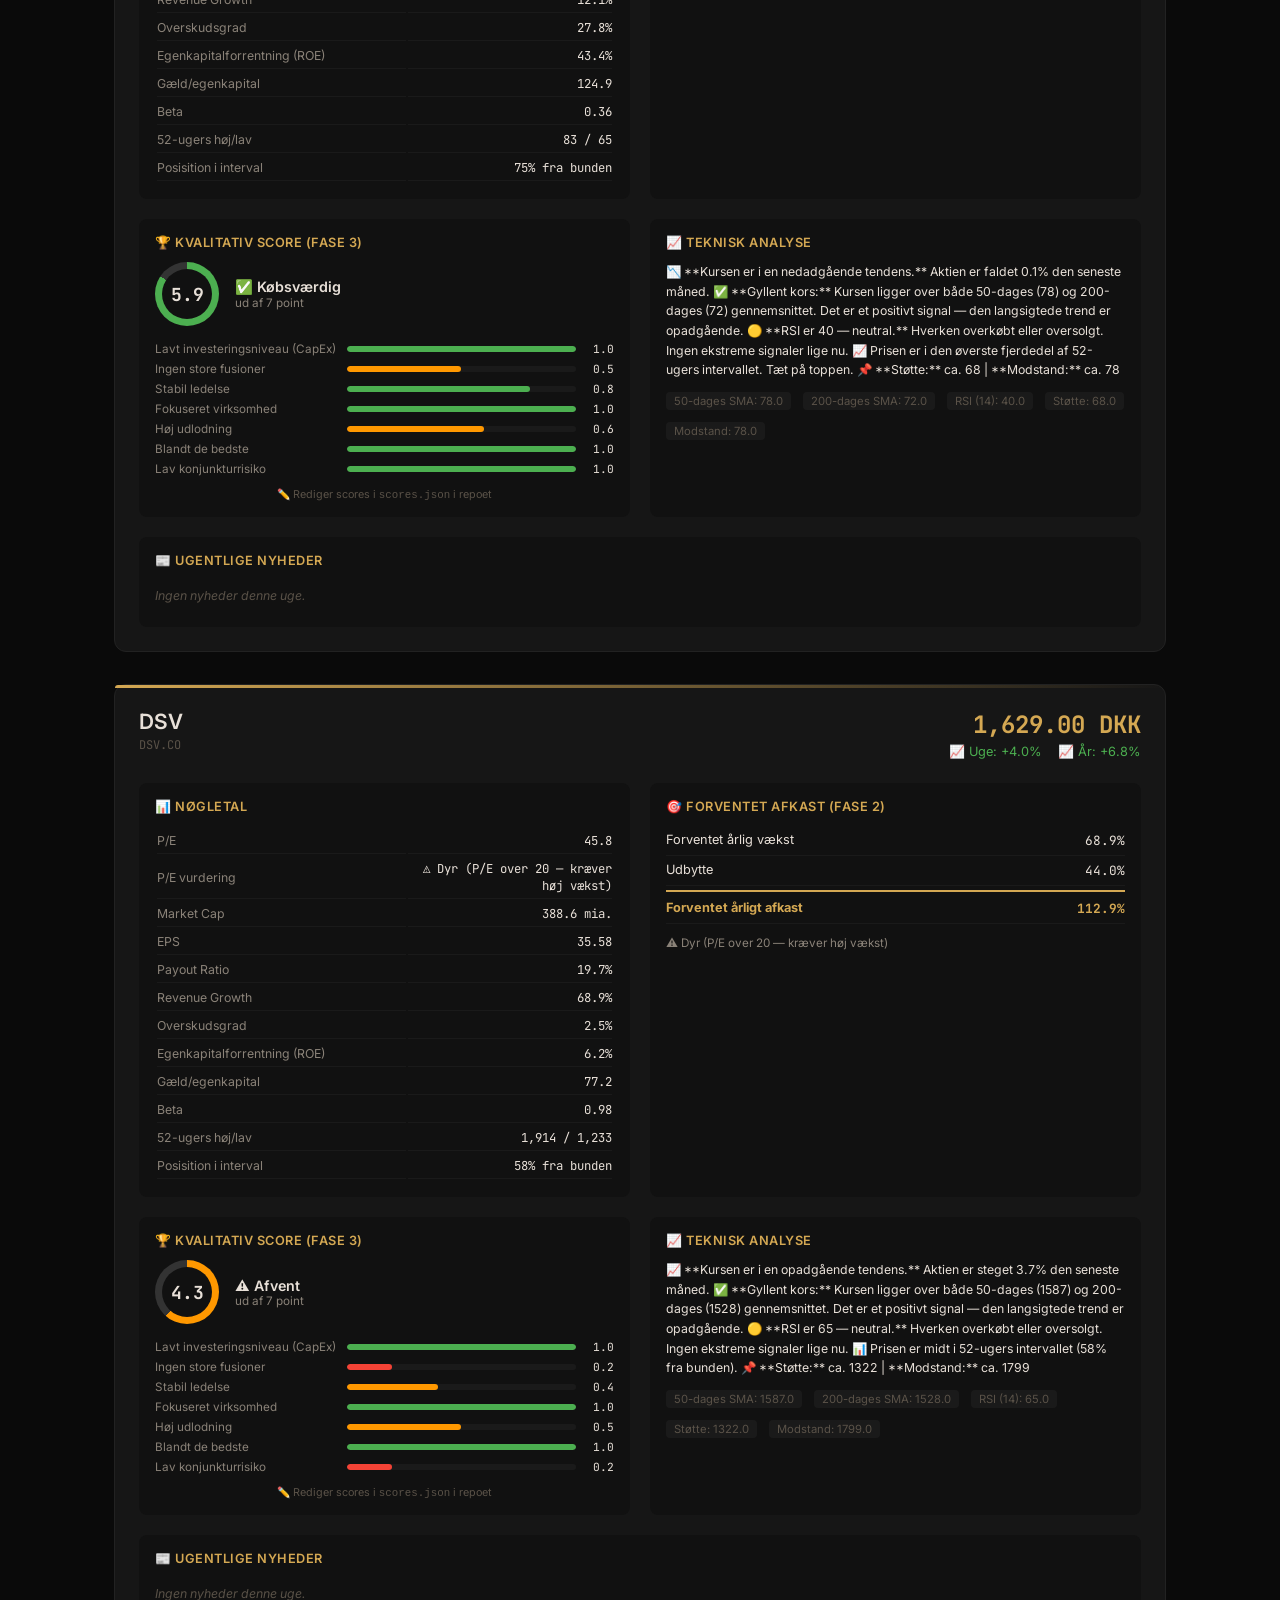
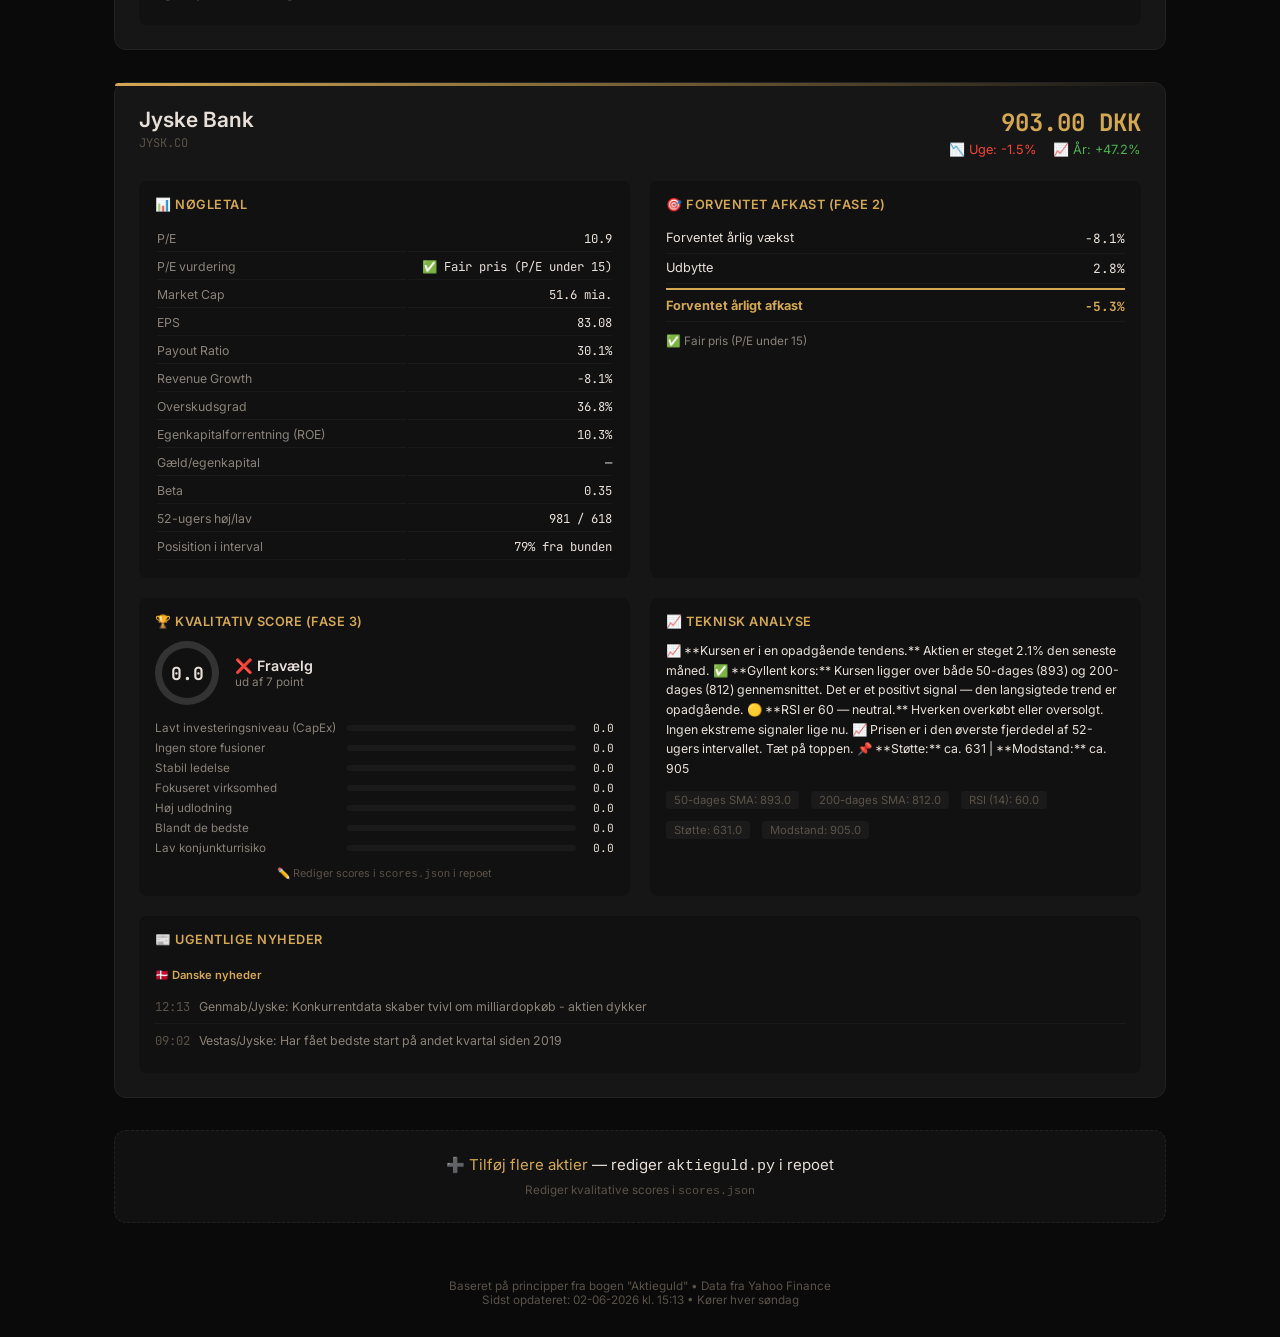
==== commit 5c1774de: "Aktieguld Radar uge 23 — 02-06-2026" ====
--- a/index.html
+++ b/index.html
@@ -229,7 +229,7 @@
             <div class="section wide">
               <h3>📰 Ugentlige nyheder</h3>
               <ul class="news-list">
-                <li class="no-news">Ingen nyheder denne uge.</li>
+                <li class="news-divider"><span>🇩🇰 Danske nyheder</span></li><li class="ritzau-item"><span class="ritzau-time">08:56</span> Novonesis får udvidet godkendelse for foderenzym i EU</li><li class="ritzau-item"><span class="ritzau-time">08:54</span> Novonesis kan få medvind fra Mellemøsten mener Citi - NY</li><li class="ritzau-item"><span class="ritzau-time">📰</span> <a href="https://borsen.dk/nyheder/virksomheder/novos-vaegttabsmidler-topper-liste-over-bivirkninger" target="_blank" style="color:var(--ink2);text-decoration:none">Novos vægttabsmidler topper liste over bivirkninger</a></li>
               </ul>
             </div>
           </div>
@@ -241,10 +241,10 @@
               <span class="ticker">KO</span>
             </div>
             <div class="price-box">
-              <div class="price">78.40 USD</div>
+              <div class="price">78.41 USD</div>
               <div class="changes">
                 <span class="change" style="color:#f44336">📉 Uge: -2.6%</span>
-                <span class="change" style="color:#4caf50">📈 År: +12.0%</span>
+                <span class="change" style="color:#4caf50">📈 År: +12.1%</span>
               </div>
             </div>
           </div>
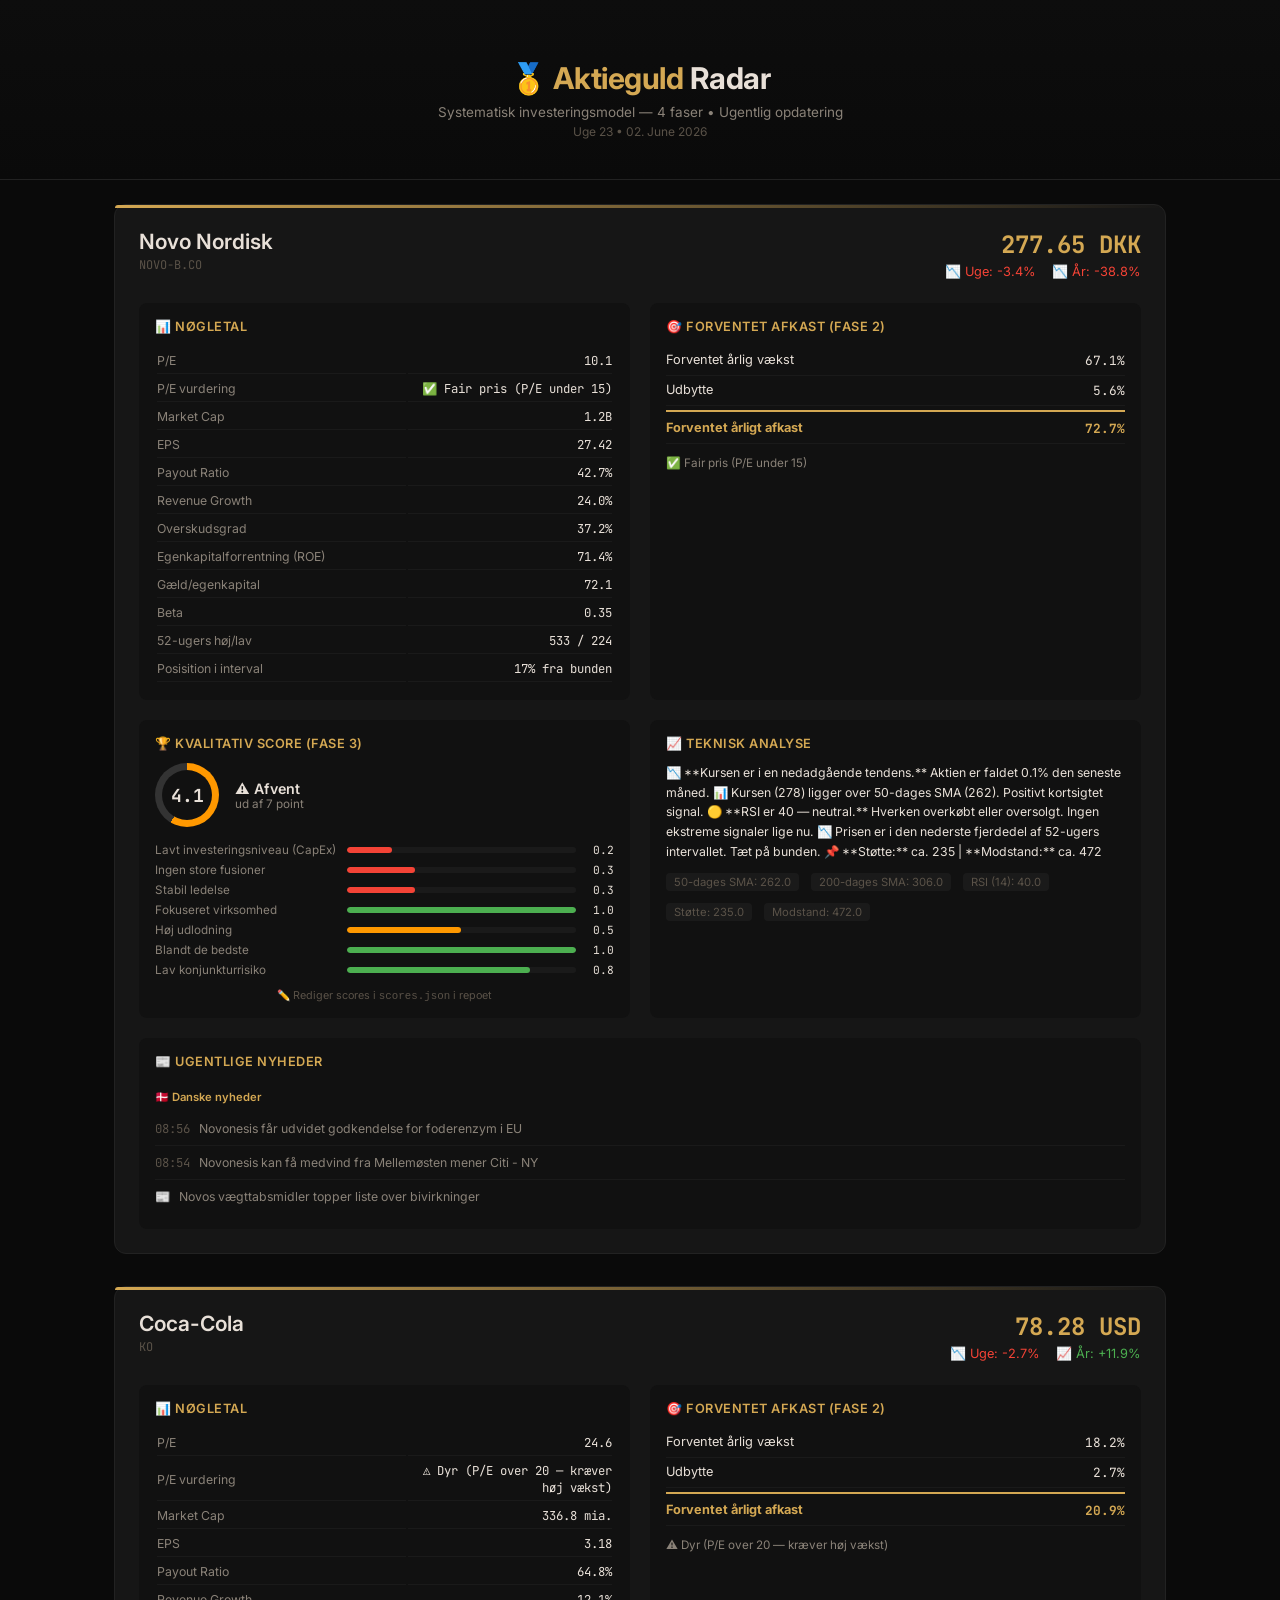
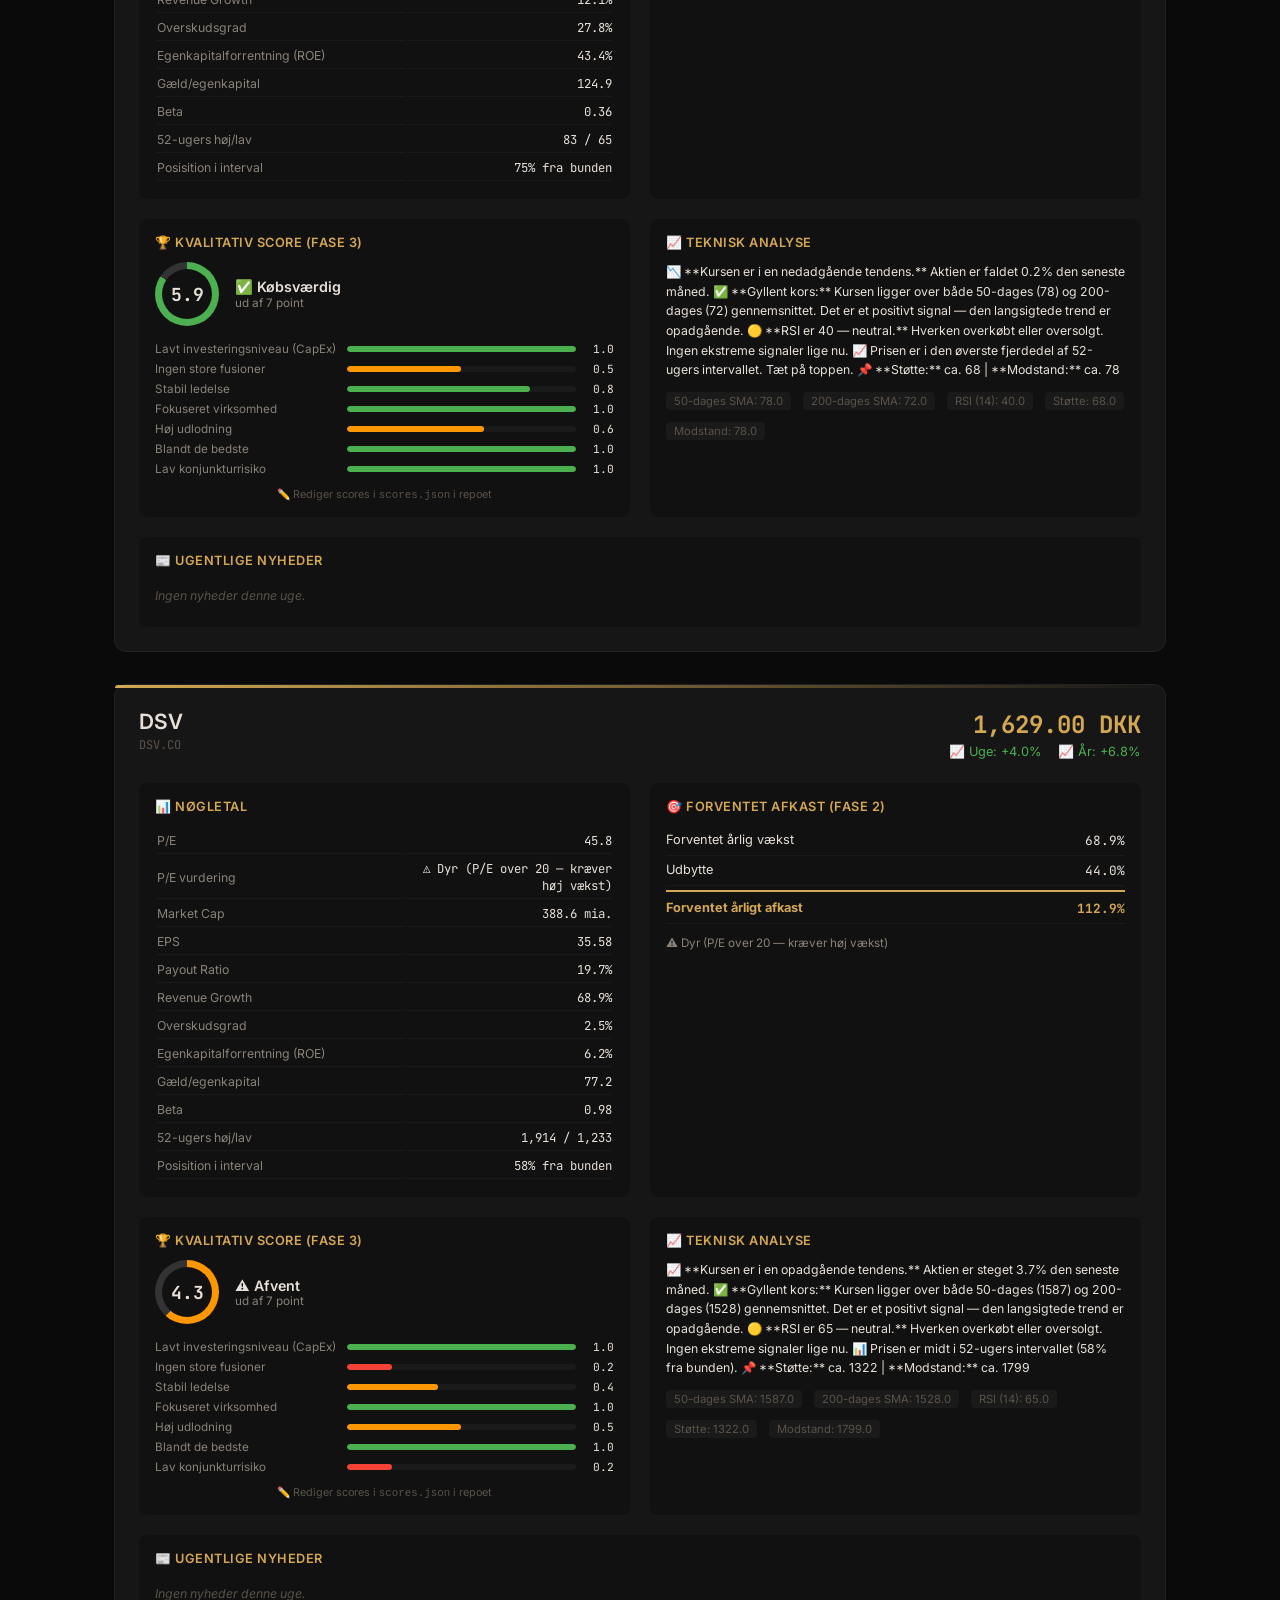
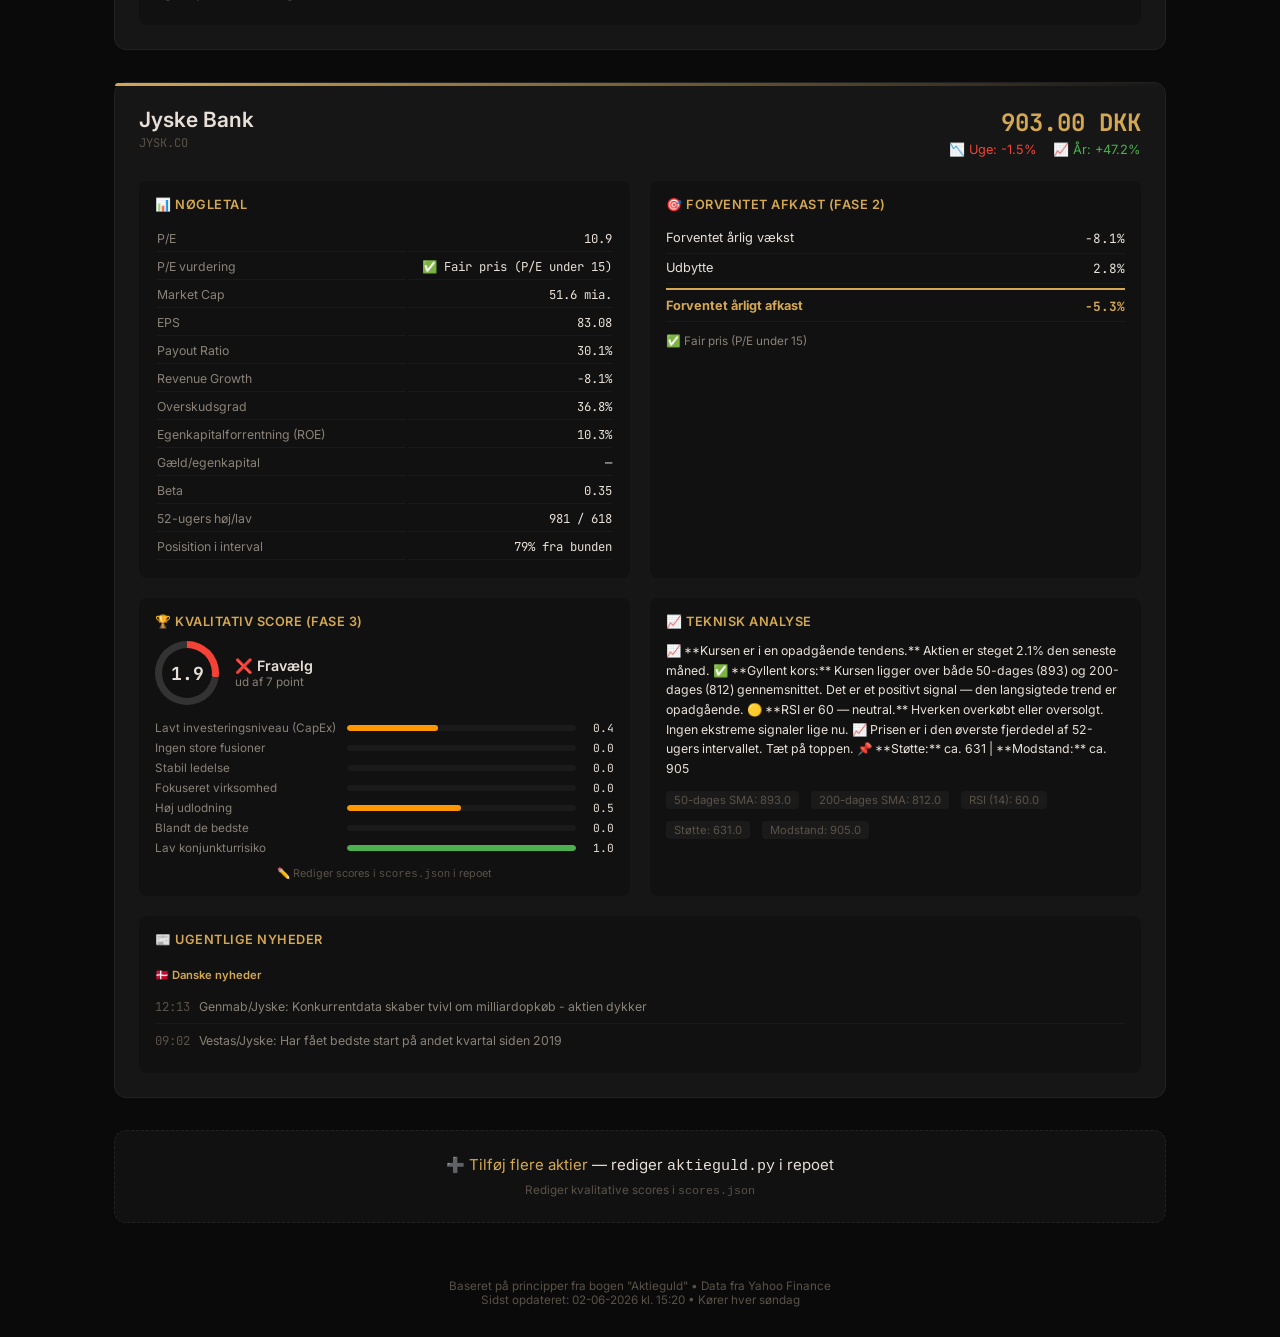
==== commit 045a1a0d: "Aktieguld Radar uge 23 — 02-06-2026" ====
--- a/index.html
+++ b/index.html
@@ -241,10 +241,10 @@
               <span class="ticker">KO</span>
             </div>
             <div class="price-box">
-              <div class="price">78.41 USD</div>
+              <div class="price">78.28 USD</div>
               <div class="changes">
-                <span class="change" style="color:#f44336">📉 Uge: -2.6%</span>
-                <span class="change" style="color:#4caf50">📈 År: +12.1%</span>
+                <span class="change" style="color:#f44336">📉 Uge: -2.7%</span>
+                <span class="change" style="color:#4caf50">📈 År: +11.9%</span>
               </div>
             </div>
           </div>
@@ -253,9 +253,9 @@
             <div class="section">
               <h3>📊 Nøgletal</h3>
               <table class="metrics">
-                <tr><td>P/E</td><td>24.7</td></tr>
+                <tr><td>P/E</td><td>24.6</td></tr>
                 <tr><td>P/E vurdering</td><td>⚠️ Dyr (P/E over 20 — kræver høj vækst)</td></tr>
-                <tr><td>Market Cap</td><td>337.3 mia.</td></tr>
+                <tr><td>Market Cap</td><td>336.8 mia.</td></tr>
                 <tr><td>EPS</td><td>3.18</td></tr>
                 <tr><td>Payout Ratio</td><td>64.8%</td></tr>
                 <tr><td>Revenue Growth</td><td>12.1%</td></tr>
@@ -354,7 +354,7 @@
             <div class="section">
               <h3>📈 Teknisk analyse</h3>
               <div class="tech-box">
-                📉 **Kursen er i en nedadgående tendens.** Aktien er faldet 0.1% den seneste måned.
+                📉 **Kursen er i en nedadgående tendens.** Aktien er faldet 0.2% den seneste måned.
 ✅ **Gyllent kors:** Kursen ligger over både 50-dages (78) og 200-dages (72) gennemsnittet. Det er et positivt signal — den langsigtede trend er opadgående.
 🟡 **RSI er 40 — neutral.** Hverken overkøbt eller oversolgt. Ingen ekstreme signaler lige nu.
 📈 Prisen er i den øverste fjerdedel af 52-ugers intervallet. Tæt på toppen.
@@ -576,8 +576,8 @@
             <div class="section">
               <h3>🏆 Kvalitativ score (Fase 3)</h3>
               <div class="score-summary">
-                <div class="score-circle" style="background:conic-gradient(#f44336 0% 0.0%, #333 0.0% 100%)">
-                  <span>0.0</span>
+                <div class="score-circle" style="background:conic-gradient(#f44336 0% 27.142857142857142%, #333 27.142857142857142% 100%)">
+                  <span>1.9</span>
                 </div>
                 <div class="score-text">
                   <div class="score-label-big">❌ Fravælg</div>
@@ -588,51 +588,51 @@
             <div class="score-row">
               <div class="score-label"><span title="Bruger få penge på maskiner/bygninger">Lavt investeringsniveau (CapEx)</span></div>
               <div class="score-bar-bg">
-                <div class="score-bar-fill" style="width:0%;background:#f44336"></div>
+                <div class="score-bar-fill" style="width:40.0%;background:#ff9800"></div>
+              </div>
+              <div class="score-val">0.4</div>
+            </div>
+            <div class="score-row">
+              <div class="score-label"><span title="Undgår risikable milliardopkøb">Ingen store fusioner</span></div>
+              <div class="score-bar-bg">
+                <div class="score-bar-fill" style="width:0.0%;background:#f44336"></div>
               </div>
               <div class="score-val">0.0</div>
             </div>
             <div class="score-row">
-              <div class="score-label"><span title="Undgår risikable milliardopkøb">Ingen store fusioner</span></div>
-              <div class="score-bar-bg">
-                <div class="score-bar-fill" style="width:0%;background:#f44336"></div>
+              <div class="score-label"><span title="CEO siddet i ≥3 år">Stabil ledelse</span></div>
+              <div class="score-bar-bg">
+                <div class="score-bar-fill" style="width:0.0%;background:#f44336"></div>
               </div>
               <div class="score-val">0.0</div>
             </div>
             <div class="score-row">
-              <div class="score-label"><span title="CEO siddet i ≥3 år">Stabil ledelse</span></div>
-              <div class="score-bar-bg">
-                <div class="score-bar-fill" style="width:0%;background:#f44336"></div>
+              <div class="score-label"><span title="Holder sig til kerneforretningen">Fokuseret virksomhed</span></div>
+              <div class="score-bar-bg">
+                <div class="score-bar-fill" style="width:0.0%;background:#f44336"></div>
               </div>
               <div class="score-val">0.0</div>
             </div>
             <div class="score-row">
-              <div class="score-label"><span title="Holder sig til kerneforretningen">Fokuseret virksomhed</span></div>
-              <div class="score-bar-bg">
-                <div class="score-bar-fill" style="width:0%;background:#f44336"></div>
+              <div class="score-label"><span title="Udlodder ≥70% af overskud">Høj udlodning</span></div>
+              <div class="score-bar-bg">
+                <div class="score-bar-fill" style="width:50.0%;background:#ff9800"></div>
+              </div>
+              <div class="score-val">0.5</div>
+            </div>
+            <div class="score-row">
+              <div class="score-label"><span title="Top 2-3 i sin branche">Blandt de bedste</span></div>
+              <div class="score-bar-bg">
+                <div class="score-bar-fill" style="width:0.0%;background:#f44336"></div>
               </div>
               <div class="score-val">0.0</div>
             </div>
             <div class="score-row">
-              <div class="score-label"><span title="Udlodder ≥70% af overskud">Høj udlodning</span></div>
-              <div class="score-bar-bg">
-                <div class="score-bar-fill" style="width:0%;background:#f44336"></div>
-              </div>
-              <div class="score-val">0.0</div>
-            </div>
-            <div class="score-row">
-              <div class="score-label"><span title="Top 2-3 i sin branche">Blandt de bedste</span></div>
-              <div class="score-bar-bg">
-                <div class="score-bar-fill" style="width:0%;background:#f44336"></div>
-              </div>
-              <div class="score-val">0.0</div>
-            </div>
-            <div class="score-row">
               <div class="score-label"><span title="Modstandsdygtig over for kriser">Lav konjunkturrisiko</span></div>
               <div class="score-bar-bg">
-                <div class="score-bar-fill" style="width:0%;background:#f44336"></div>
-              </div>
-              <div class="score-val">0.0</div>
+                <div class="score-bar-fill" style="width:100.0%;background:#4caf50"></div>
+              </div>
+              <div class="score-val">1.0</div>
             </div>
               <p class="edit-hint">✏️ Rediger scores i <code>scores.json</code> i repoet</p>
             </div>
@@ -670,7 +670,7 @@
 </div>
 <div class="footer">
   <p>Baseret på principper fra bogen "Aktieguld" • Data fra Yahoo Finance</p>
-  <p>Sidst opdateret: 02-06-2026 kl. 15:13 • Kører hver søndag</p>
+  <p>Sidst opdateret: 02-06-2026 kl. 15:20 • Kører hver søndag</p>
 </div>
 </body>
 </html>
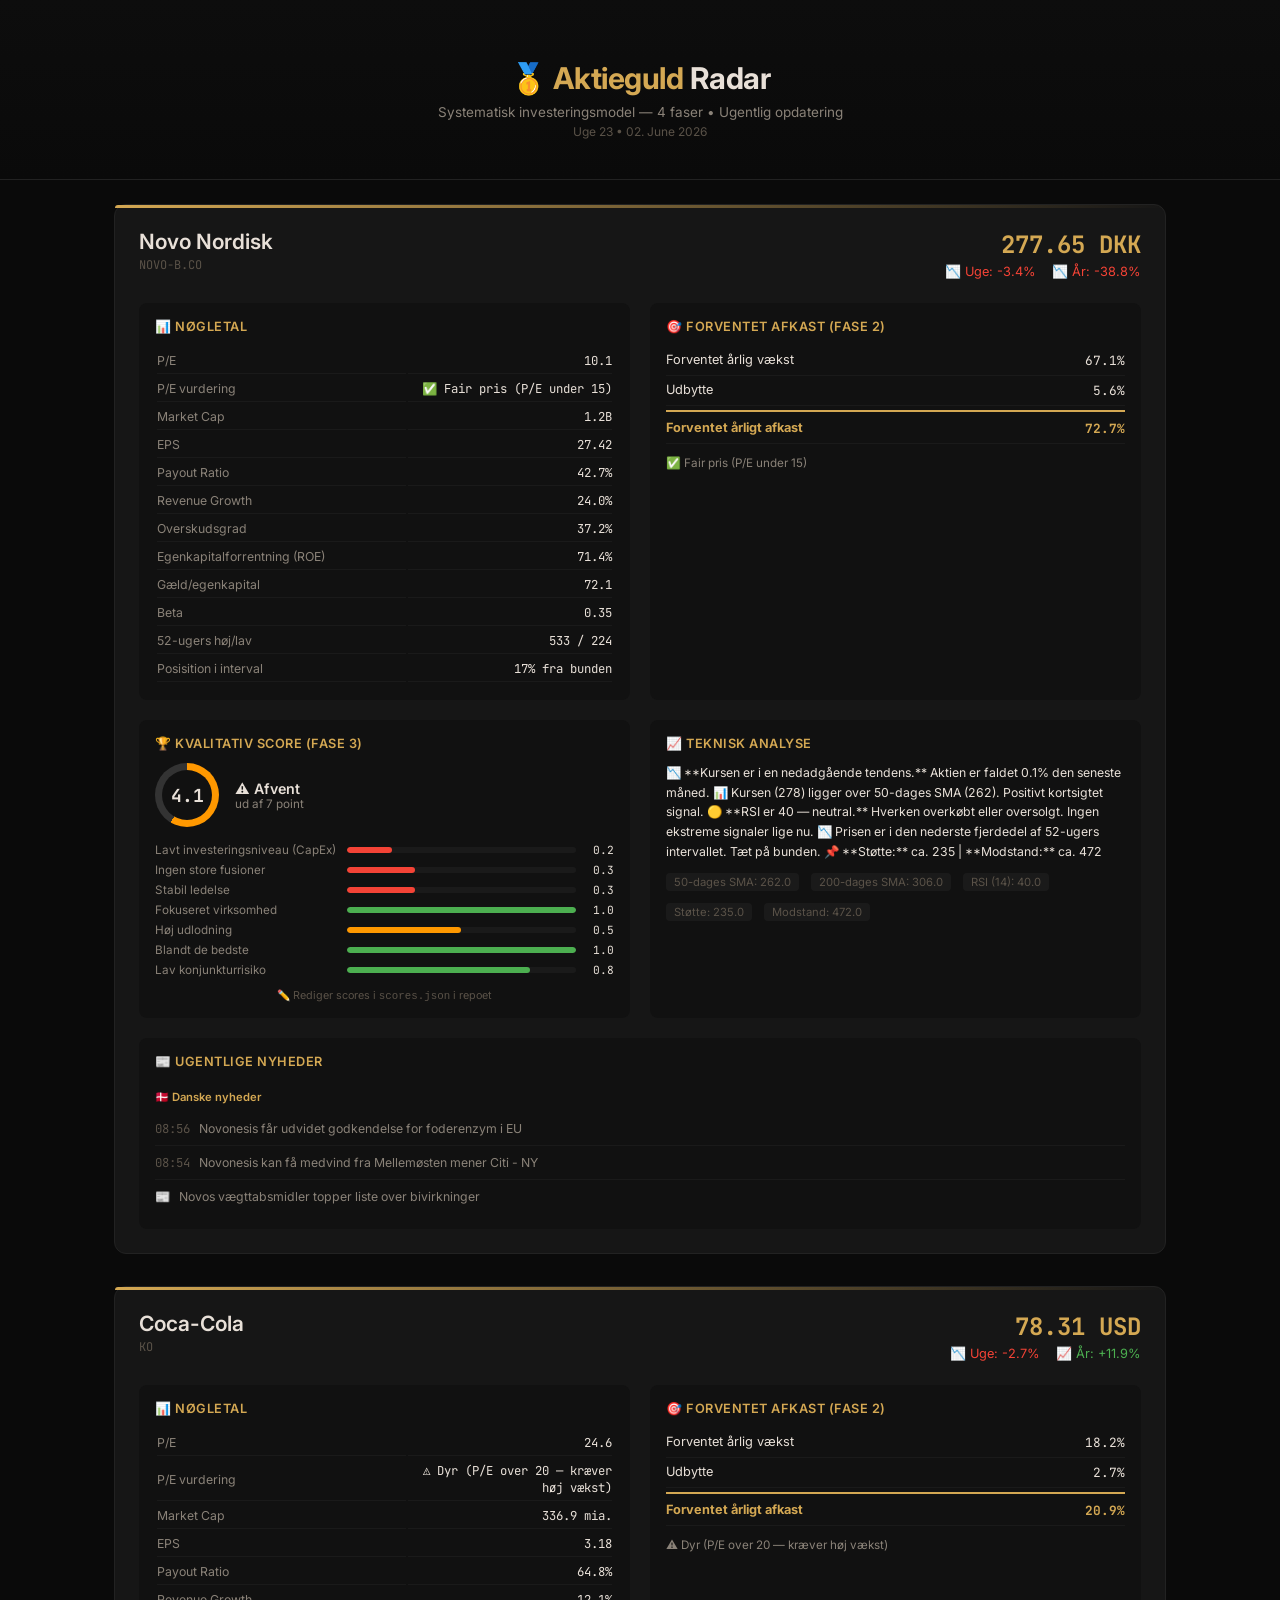
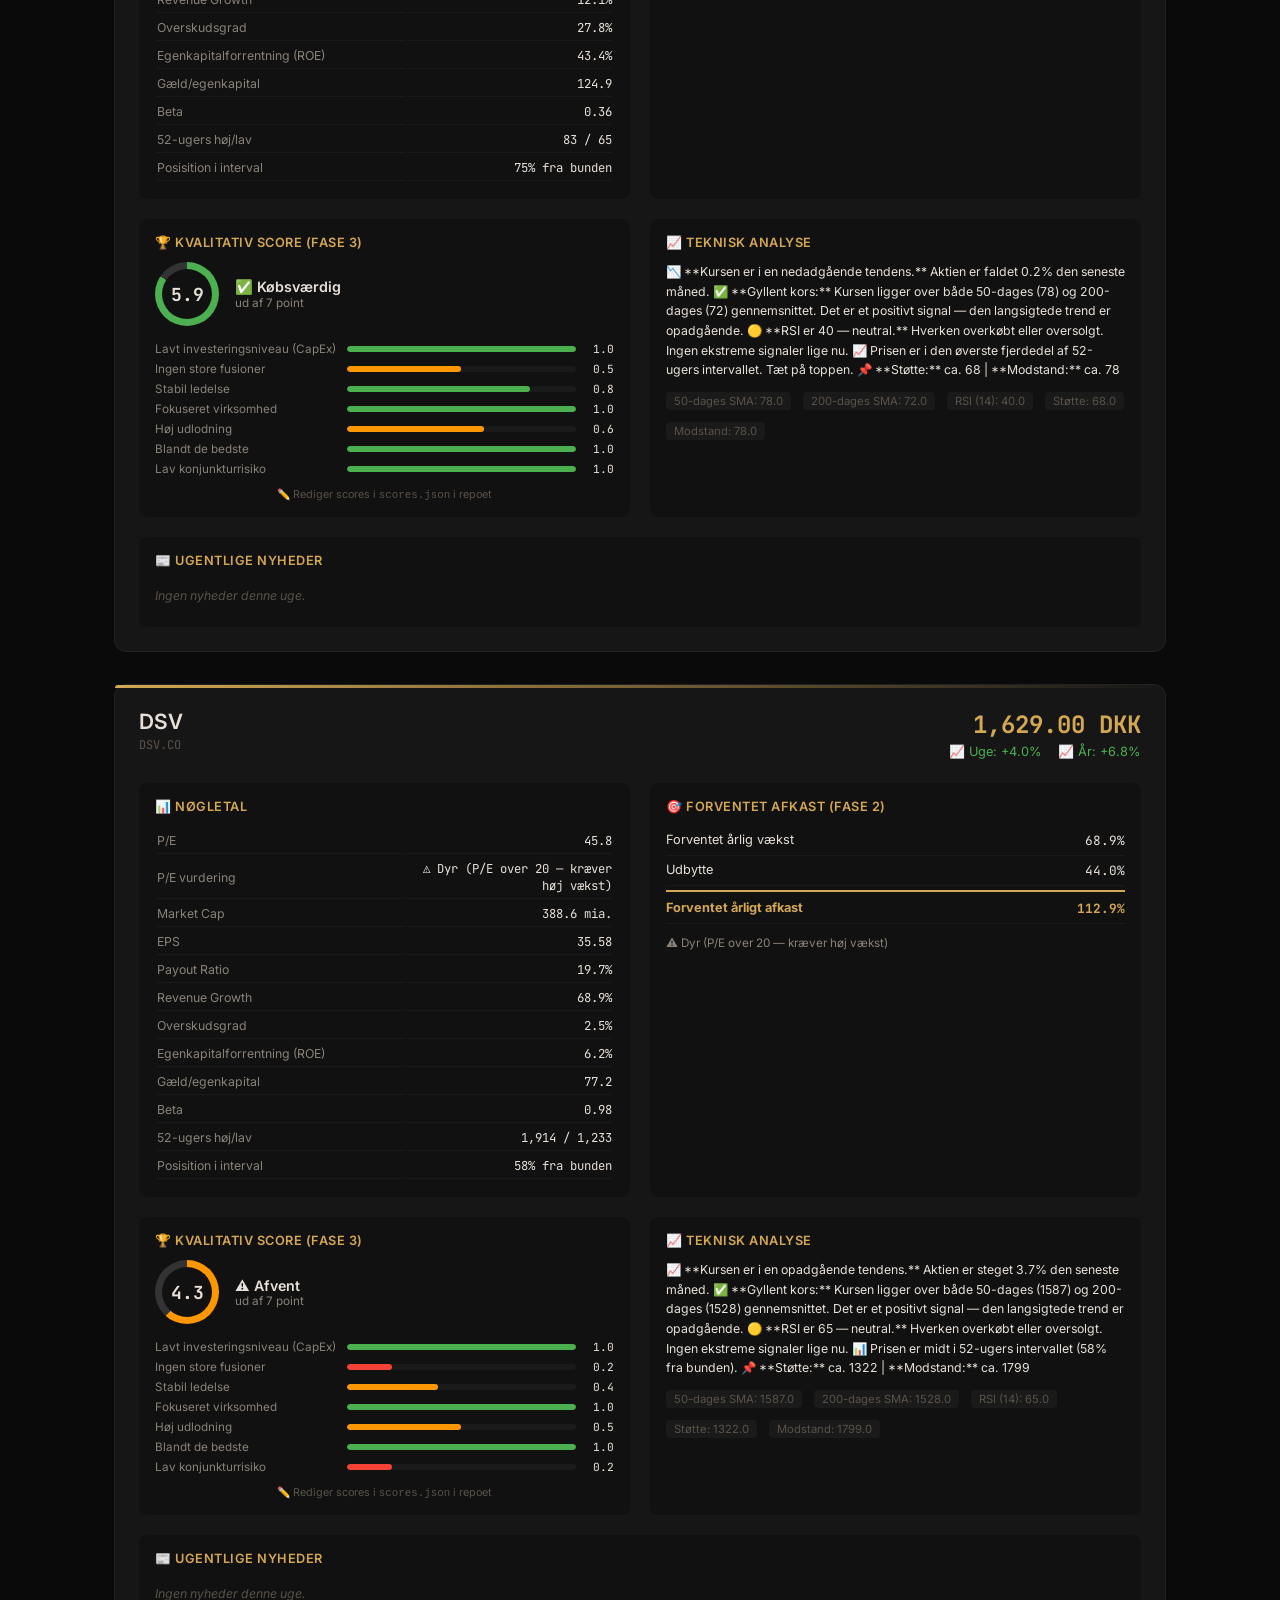
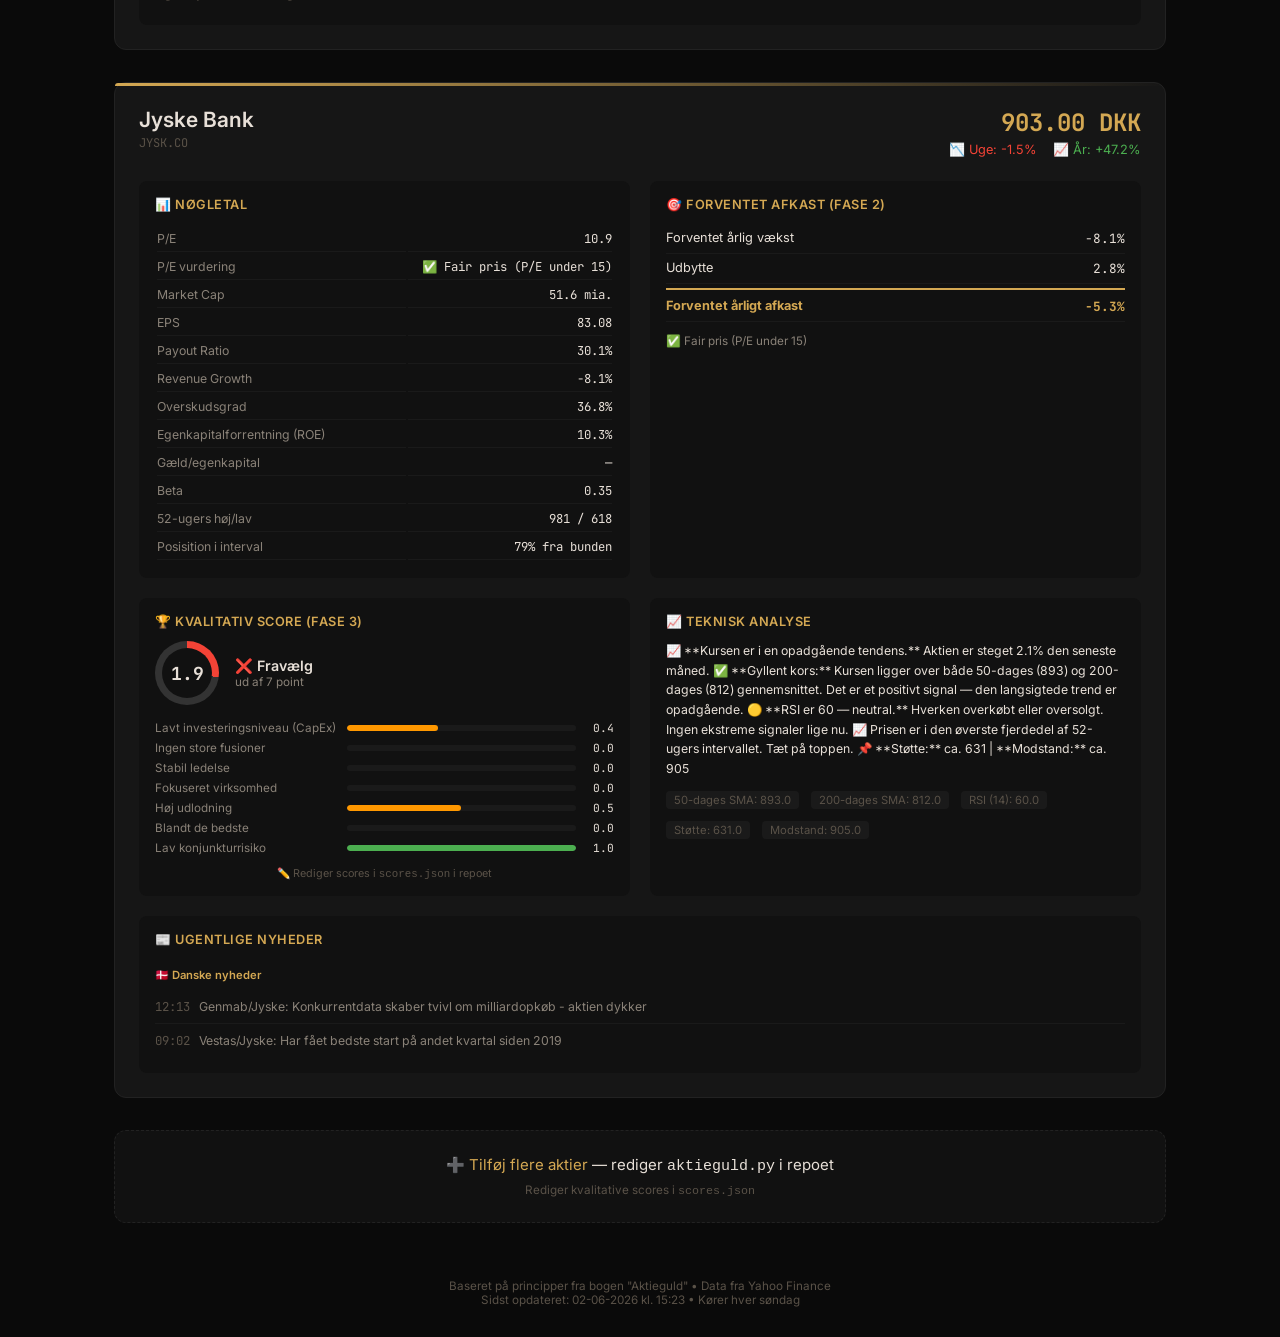
==== commit 40814075: "Aktieguld Radar uge 23 — 02-06-2026" ====
--- a/index.html
+++ b/index.html
@@ -241,7 +241,7 @@
               <span class="ticker">KO</span>
             </div>
             <div class="price-box">
-              <div class="price">78.28 USD</div>
+              <div class="price">78.31 USD</div>
               <div class="changes">
                 <span class="change" style="color:#f44336">📉 Uge: -2.7%</span>
                 <span class="change" style="color:#4caf50">📈 År: +11.9%</span>
@@ -255,7 +255,7 @@
               <table class="metrics">
                 <tr><td>P/E</td><td>24.6</td></tr>
                 <tr><td>P/E vurdering</td><td>⚠️ Dyr (P/E over 20 — kræver høj vækst)</td></tr>
-                <tr><td>Market Cap</td><td>336.8 mia.</td></tr>
+                <tr><td>Market Cap</td><td>336.9 mia.</td></tr>
                 <tr><td>EPS</td><td>3.18</td></tr>
                 <tr><td>Payout Ratio</td><td>64.8%</td></tr>
                 <tr><td>Revenue Growth</td><td>12.1%</td></tr>
@@ -670,7 +670,7 @@
 </div>
 <div class="footer">
   <p>Baseret på principper fra bogen "Aktieguld" • Data fra Yahoo Finance</p>
-  <p>Sidst opdateret: 02-06-2026 kl. 15:20 • Kører hver søndag</p>
+  <p>Sidst opdateret: 02-06-2026 kl. 15:23 • Kører hver søndag</p>
 </div>
 </body>
 </html>
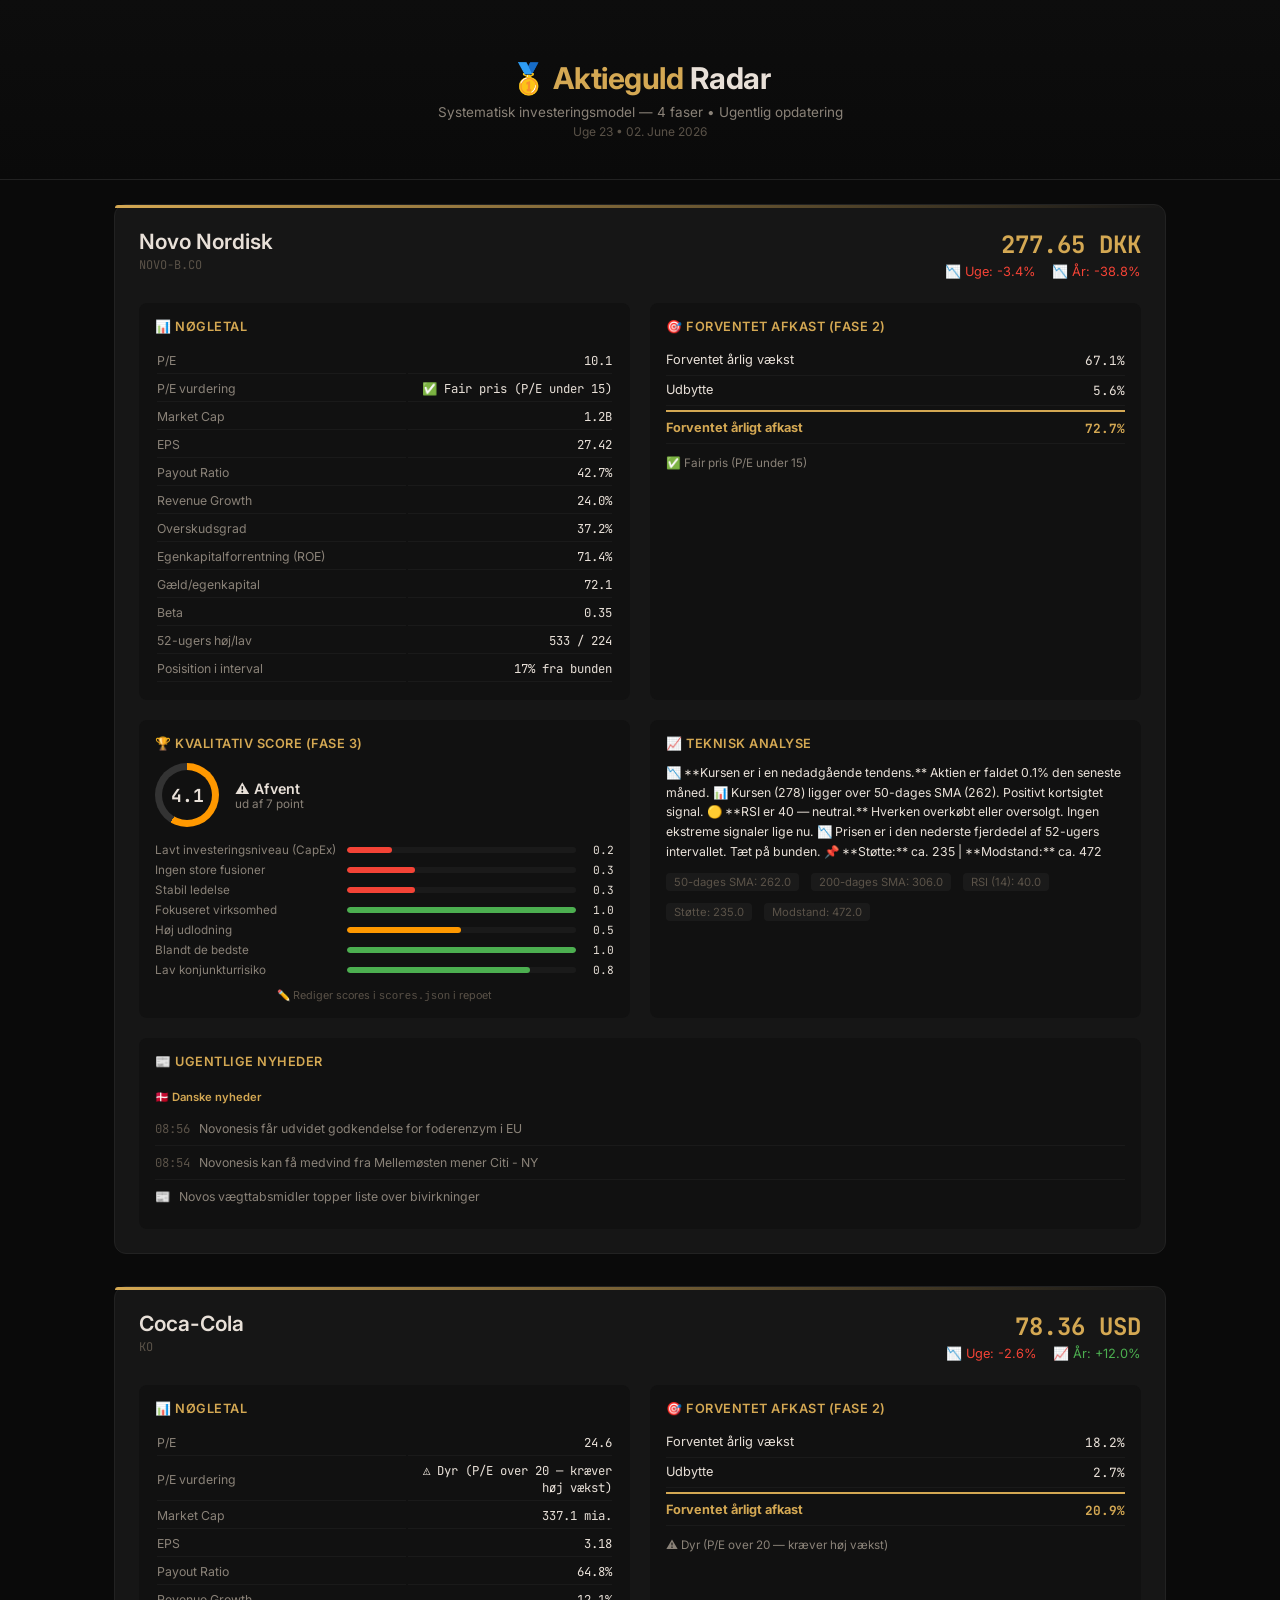
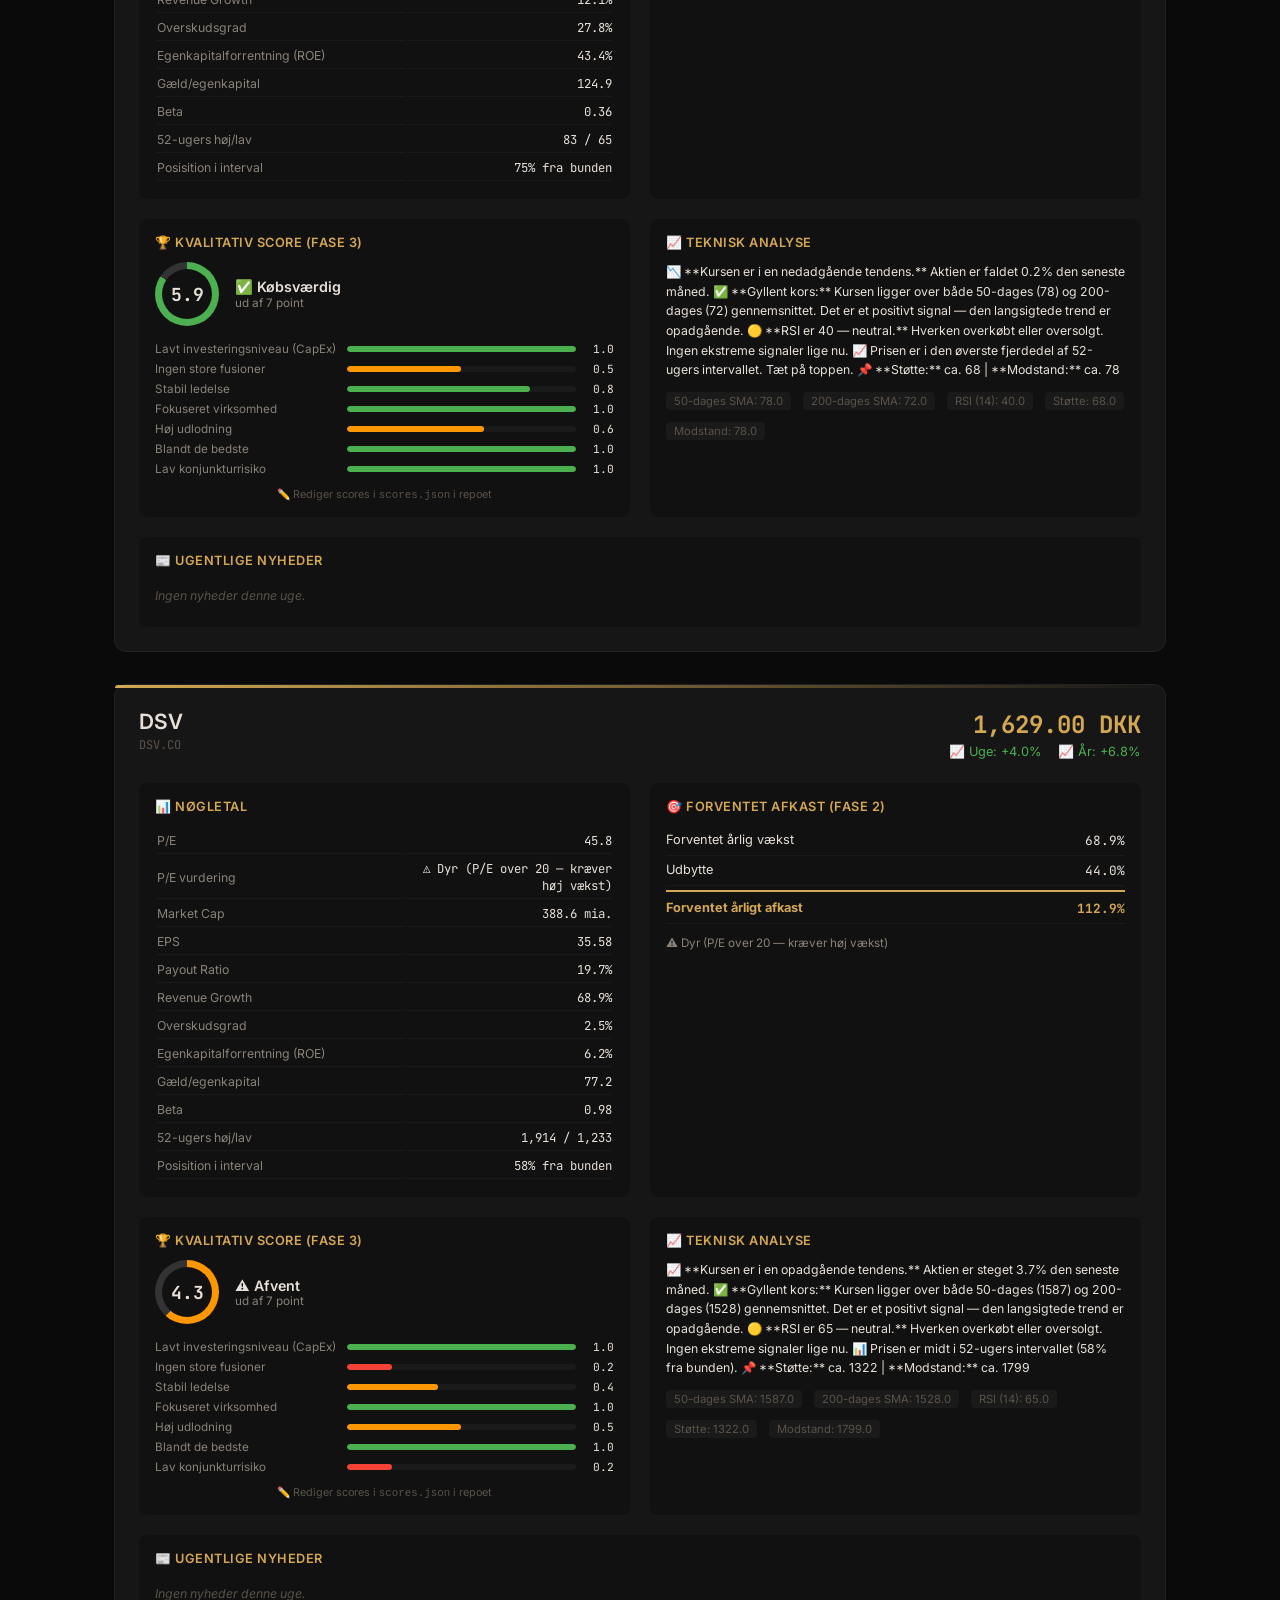
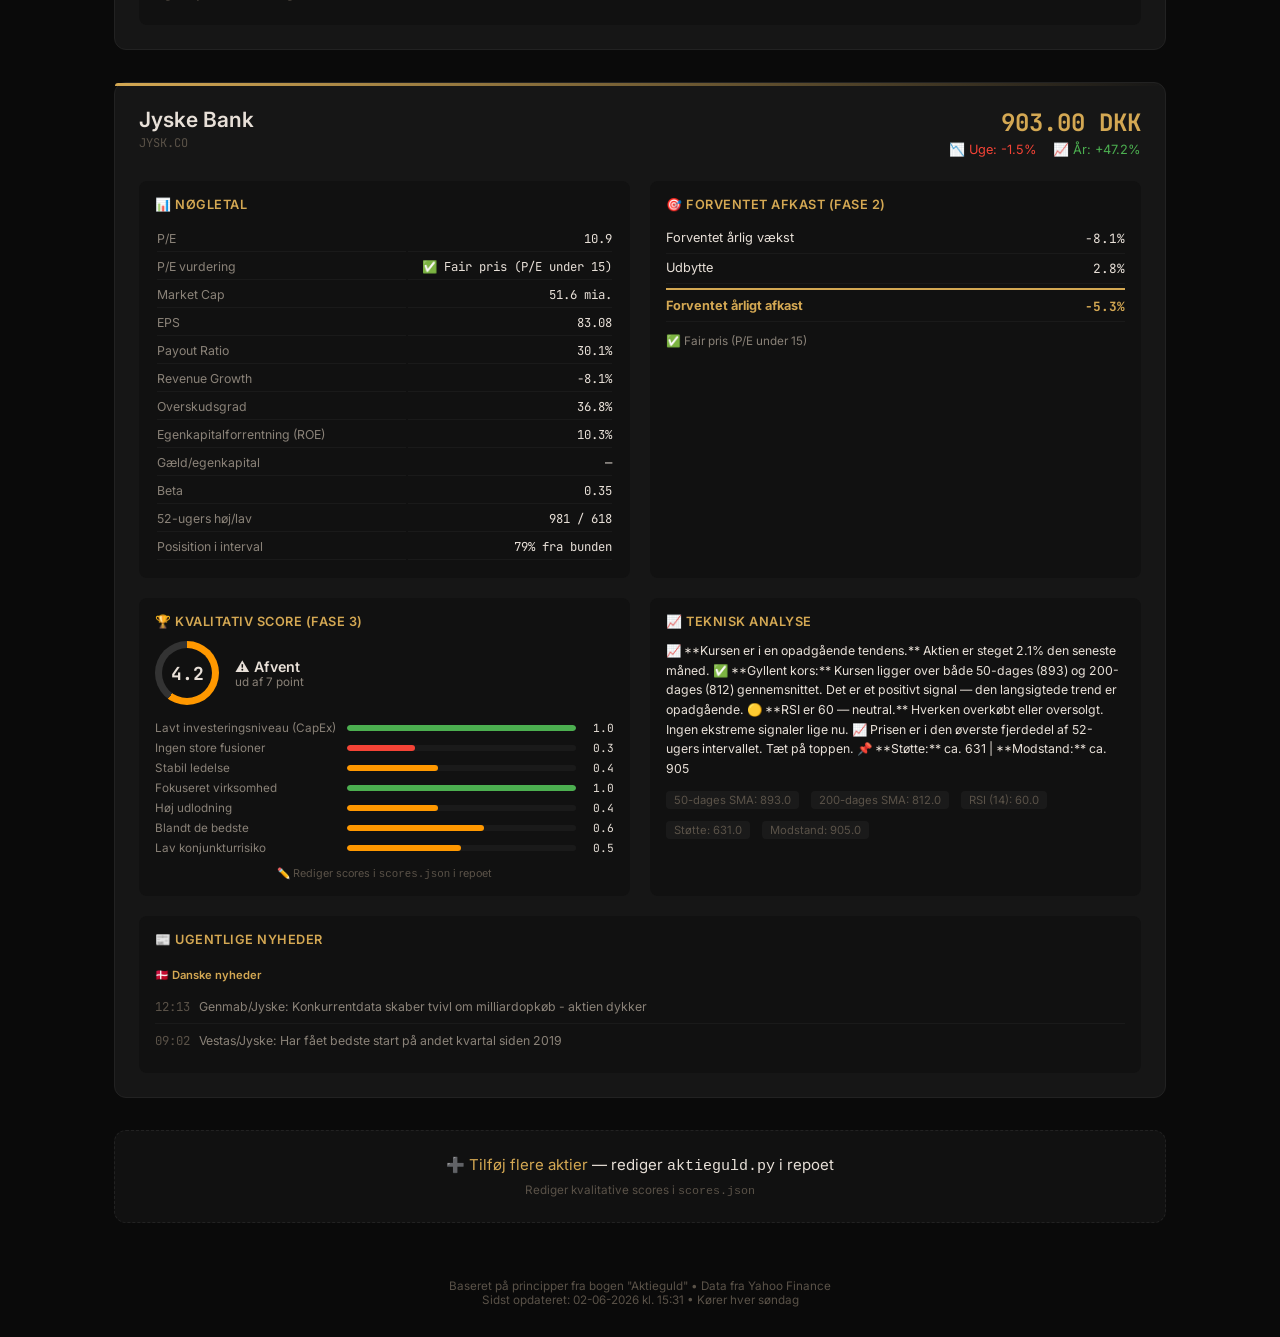
==== commit 3c2d2341: "Aktieguld Radar uge 23 — 02-06-2026" ====
--- a/index.html
+++ b/index.html
@@ -241,10 +241,10 @@
               <span class="ticker">KO</span>
             </div>
             <div class="price-box">
-              <div class="price">78.31 USD</div>
+              <div class="price">78.36 USD</div>
               <div class="changes">
-                <span class="change" style="color:#f44336">📉 Uge: -2.7%</span>
-                <span class="change" style="color:#4caf50">📈 År: +11.9%</span>
+                <span class="change" style="color:#f44336">📉 Uge: -2.6%</span>
+                <span class="change" style="color:#4caf50">📈 År: +12.0%</span>
               </div>
             </div>
           </div>
@@ -255,7 +255,7 @@
               <table class="metrics">
                 <tr><td>P/E</td><td>24.6</td></tr>
                 <tr><td>P/E vurdering</td><td>⚠️ Dyr (P/E over 20 — kræver høj vækst)</td></tr>
-                <tr><td>Market Cap</td><td>336.9 mia.</td></tr>
+                <tr><td>Market Cap</td><td>337.1 mia.</td></tr>
                 <tr><td>EPS</td><td>3.18</td></tr>
                 <tr><td>Payout Ratio</td><td>64.8%</td></tr>
                 <tr><td>Revenue Growth</td><td>12.1%</td></tr>
@@ -576,11 +576,11 @@
             <div class="section">
               <h3>🏆 Kvalitativ score (Fase 3)</h3>
               <div class="score-summary">
-                <div class="score-circle" style="background:conic-gradient(#f44336 0% 27.142857142857142%, #333 27.142857142857142% 100%)">
-                  <span>1.9</span>
+                <div class="score-circle" style="background:conic-gradient(#ff9800 0% 60.0%, #333 60.0% 100%)">
+                  <span>4.2</span>
                 </div>
                 <div class="score-text">
-                  <div class="score-label-big">❌ Fravælg</div>
+                  <div class="score-label-big">⚠️ Afvent</div>
                   <div class="score-max">ud af 7 point</div>
                 </div>
               </div>
@@ -588,51 +588,51 @@
             <div class="score-row">
               <div class="score-label"><span title="Bruger få penge på maskiner/bygninger">Lavt investeringsniveau (CapEx)</span></div>
               <div class="score-bar-bg">
+                <div class="score-bar-fill" style="width:100.0%;background:#4caf50"></div>
+              </div>
+              <div class="score-val">1.0</div>
+            </div>
+            <div class="score-row">
+              <div class="score-label"><span title="Undgår risikable milliardopkøb">Ingen store fusioner</span></div>
+              <div class="score-bar-bg">
+                <div class="score-bar-fill" style="width:30.0%;background:#f44336"></div>
+              </div>
+              <div class="score-val">0.3</div>
+            </div>
+            <div class="score-row">
+              <div class="score-label"><span title="CEO siddet i ≥3 år">Stabil ledelse</span></div>
+              <div class="score-bar-bg">
                 <div class="score-bar-fill" style="width:40.0%;background:#ff9800"></div>
               </div>
               <div class="score-val">0.4</div>
             </div>
             <div class="score-row">
-              <div class="score-label"><span title="Undgår risikable milliardopkøb">Ingen store fusioner</span></div>
-              <div class="score-bar-bg">
-                <div class="score-bar-fill" style="width:0.0%;background:#f44336"></div>
-              </div>
-              <div class="score-val">0.0</div>
-            </div>
-            <div class="score-row">
-              <div class="score-label"><span title="CEO siddet i ≥3 år">Stabil ledelse</span></div>
-              <div class="score-bar-bg">
-                <div class="score-bar-fill" style="width:0.0%;background:#f44336"></div>
-              </div>
-              <div class="score-val">0.0</div>
-            </div>
-            <div class="score-row">
               <div class="score-label"><span title="Holder sig til kerneforretningen">Fokuseret virksomhed</span></div>
               <div class="score-bar-bg">
-                <div class="score-bar-fill" style="width:0.0%;background:#f44336"></div>
-              </div>
-              <div class="score-val">0.0</div>
+                <div class="score-bar-fill" style="width:100.0%;background:#4caf50"></div>
+              </div>
+              <div class="score-val">1.0</div>
             </div>
             <div class="score-row">
               <div class="score-label"><span title="Udlodder ≥70% af overskud">Høj udlodning</span></div>
               <div class="score-bar-bg">
+                <div class="score-bar-fill" style="width:40.0%;background:#ff9800"></div>
+              </div>
+              <div class="score-val">0.4</div>
+            </div>
+            <div class="score-row">
+              <div class="score-label"><span title="Top 2-3 i sin branche">Blandt de bedste</span></div>
+              <div class="score-bar-bg">
+                <div class="score-bar-fill" style="width:60.0%;background:#ff9800"></div>
+              </div>
+              <div class="score-val">0.6</div>
+            </div>
+            <div class="score-row">
+              <div class="score-label"><span title="Modstandsdygtig over for kriser">Lav konjunkturrisiko</span></div>
+              <div class="score-bar-bg">
                 <div class="score-bar-fill" style="width:50.0%;background:#ff9800"></div>
               </div>
               <div class="score-val">0.5</div>
-            </div>
-            <div class="score-row">
-              <div class="score-label"><span title="Top 2-3 i sin branche">Blandt de bedste</span></div>
-              <div class="score-bar-bg">
-                <div class="score-bar-fill" style="width:0.0%;background:#f44336"></div>
-              </div>
-              <div class="score-val">0.0</div>
-            </div>
-            <div class="score-row">
-              <div class="score-label"><span title="Modstandsdygtig over for kriser">Lav konjunkturrisiko</span></div>
-              <div class="score-bar-bg">
-                <div class="score-bar-fill" style="width:100.0%;background:#4caf50"></div>
-              </div>
-              <div class="score-val">1.0</div>
             </div>
               <p class="edit-hint">✏️ Rediger scores i <code>scores.json</code> i repoet</p>
             </div>
@@ -670,7 +670,7 @@
 </div>
 <div class="footer">
   <p>Baseret på principper fra bogen "Aktieguld" • Data fra Yahoo Finance</p>
-  <p>Sidst opdateret: 02-06-2026 kl. 15:23 • Kører hver søndag</p>
+  <p>Sidst opdateret: 02-06-2026 kl. 15:31 • Kører hver søndag</p>
 </div>
 </body>
 </html>
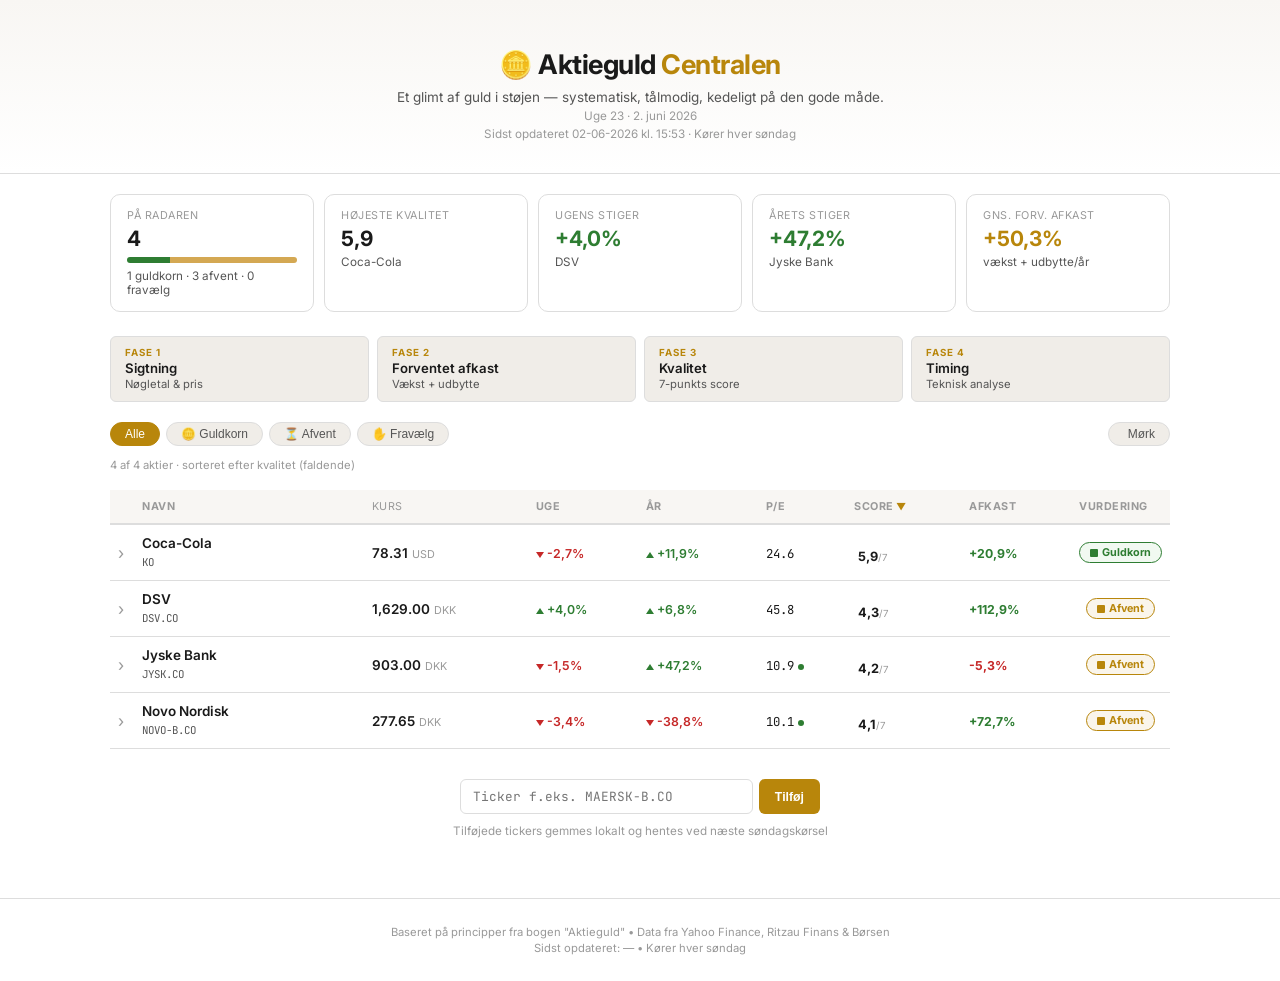
==== commit 55f903c7: "Claude Design: index.html + radar.css + radar-app.js med nyhedslinks og sparkline" ====
--- a/index.html
+++ b/index.html
@@ -1,676 +1,83 @@
 <!DOCTYPE html>
-<html lang="da">
+<html lang="da" data-theme="light">
 <head>
 <meta charset="UTF-8">
 <meta name="viewport" content="width=device-width, initial-scale=1.0">
-<title>Aktieguld Radar — Uge 23</title>
+<title>Aktieguld Radar</title>
 <link rel="preconnect" href="https://fonts.googleapis.com">
 <link href="https://fonts.googleapis.com/css2?family=Inter:wght@300;400;600;700&family=JetBrains+Mono:wght@400;500&display=swap" rel="stylesheet">
-<style>
-  *,*::before,*::after{margin:0;padding:0;box-sizing:border-box}
-  :root{
-    --bg:#0a0a0a;--bg2:#111;--bg3:#1a1a1a;--card:#161616;
-    --ink:#e8e0d8;--ink2:#8a8278;--ink3:#5a5248;
-    --gold:#d4a853;--gold-glow:rgba(212,168,83,.15);
-    --green:#4caf50;--red:#f44336;--orange:#ff9800;
-    --border:#222;--radius:12px;--radius-sm:8px;
-    --font:'Inter',sans-serif;--mono:'JetBrains Mono',monospace;
-  }
-  html{font-size:15px}
-  body{font-family:var(--font);background:var(--bg);color:var(--ink);min-height:100vh}
-  .hero{position:relative;padding:60px 24px 40px;text-align:center;
-    background:linear-gradient(180deg,#0d0d0d 0%,var(--bg) 100%);
-    border-bottom:1px solid var(--border);
-  }
-  .hero h1{font-size:2rem;font-weight:700;letter-spacing:-.5px}
-  .hero h1 span{color:var(--gold)}
-  .hero .sub{color:var(--ink2);margin-top:8px;font-size:.9rem}
-  .hero .date{color:var(--ink3);font-size:.8rem;margin-top:4px}
-  .container{max-width:1100px;margin:0 auto;padding:24px}
-  .stock-card{background:var(--card);border:1px solid var(--border);border-radius:var(--radius);padding:24px;margin-bottom:32px;position:relative}
-  .stock-card::before{content:'';position:absolute;top:0;left:0;right:0;height:3px;
-    background:linear-gradient(90deg,var(--gold),transparent);border-radius:var(--radius) var(--radius) 0 0}
-  .stock-header{display:flex;justify-content:space-between;align-items:start;margin-bottom:24px;flex-wrap:wrap;gap:12px}
-  .stock-header h2{font-size:1.4rem;font-weight:600}
-  .ticker{color:var(--ink3);font-family:var(--mono);font-size:.8rem}
-  .price-box{text-align:right}
-  .price{font-size:1.6rem;font-weight:700;font-family:var(--mono);color:var(--gold)}
-  .changes{display:flex;gap:16px;justify-content:flex-end;margin-top:4px;font-size:.85rem}
-  .stock-grid{display:grid;grid-template-columns:1fr 1fr;gap:20px}
-  @media(max-width:768px){.stock-grid{grid-template-columns:1fr}}
-  .section{background:var(--bg2);border-radius:var(--radius-sm);padding:16px;position:relative}
-  .section.wide{grid-column:1/-1}
-  .section h3{font-size:.85rem;font-weight:600;color:var(--gold);margin-bottom:12px;text-transform:uppercase;letter-spacing:.5px}
-  table.metrics{width:100%;font-size:.82rem}
-  table.metrics td{padding:4px 0;border-bottom:1px solid var(--border-light, #1a1a1a)}
-  table.metrics td:first-child{color:var(--ink2);width:55%}
-  table.metrics td:last-child{text-align:right;font-family:var(--mono)}
-  .return-box{margin-bottom:12px}
-  .return-row{display:flex;justify-content:space-between;padding:6px 0;border-bottom:1px solid var(--border-light, #1a1a1a);font-size:.85rem}
-  .return-row.total{border-top:2px solid var(--gold);margin-top:4px;padding-top:8px;color:var(--gold)}
-  .val{font-family:var(--mono)}
-  .pe-note{font-size:.78rem;color:var(--ink2);margin-top:8px}
-  .score-summary{display:flex;align-items:center;gap:16px;margin-bottom:16px}
-  .score-circle{width:64px;height:64px;border-radius:50%;display:flex;align-items:center;justify-content:center;font-size:1.2rem;font-weight:700;font-family:var(--mono);flex-shrink:0}
-  .score-circle span{background:var(--bg2);width:50px;height:50px;border-radius:50%;display:flex;align-items:center;justify-content:center}
-  .score-label-big{font-weight:600;font-size:.95rem}
-  .score-max{font-size:.78rem;color:var(--ink2)}
-  .score-row{display:flex;align-items:center;gap:8px;margin-bottom:6px;font-size:.78rem}
-  .score-label{flex:0 0 40%;color:var(--ink2);overflow:hidden;text-overflow:ellipsis;white-space:nowrap;cursor:help}
-  .score-bar-bg{flex:1;height:6px;background:var(--bg3);border-radius:3px;overflow:hidden}
-  .score-bar-fill{height:100%;border-radius:3px;transition:width .5s}
-  .score-val{flex:0 0 30px;text-align:right;font-family:var(--mono);font-size:.75rem}
-  .edit-hint{font-size:.72rem;color:var(--ink3);margin-top:12px;text-align:center}
-  .tech-box{font-size:.82rem;line-height:1.6}
-  .tech-box strong{color:var(--gold)}
-  .tech-details{display:flex;gap:12px;flex-wrap:wrap;margin-top:12px;font-size:.75rem;color:var(--ink3)}
-  .tech-details span{background:var(--bg3);padding:2px 8px;border-radius:4px}
-  .news-list{list-style:none}
-  .news-list li{padding:8px 0;border-bottom:1px solid var(--border-light, #1a1a1a);font-size:.82rem}
-  .news-list li:last-child{border-bottom:none}
-  .news-list a{color:var(--ink);text-decoration:none}
-  .news-list a:hover{color:var(--gold)}
-  .news-date{display:block;font-size:.72rem;color:var(--ink3);margin-top:2px}
-  .no-news{color:var(--ink3);font-style:italic}
-  .news-divider{padding:8px 0 4px;border-bottom:none !important}
-  .news-divider span{color:var(--gold);font-weight:600;font-size:.75rem}
-  .ritzau-item{color:var(--ink2);font-size:.78rem;padding:3px 0 3px 12px;border-bottom-color:var(--bg3) !important}
-  .ritzau-time{color:var(--ink3);font-family:var(--mono);margin-right:6px}
-  .add-stock{text-align:center;padding:24px;background:var(--bg2);border-radius:var(--radius);border:1px dashed var(--border);margin-top:16px}
-  .add-stock a{color:var(--gold);text-decoration:none}
-  .add-stock a:hover{text-decoration:underline}
-  .footer{text-align:center;padding:32px 24px;color:var(--ink3);font-size:.78rem}
-  .footer a{color:var(--ink2)}
-</style>
+<link rel="stylesheet" href="radar.css">
 </head>
 <body>
+
 <div class="hero">
-  <h1>🥇 <span>Aktieguld</span> Radar</h1>
-  <p class="sub">Systematisk investeringsmodel — 4 faser • Ugentlig opdatering</p>
-  <p class="date">Uge 23 • 02. June 2026</p>
+  <h1>🪙 Aktieguld <span>Centralen</span></h1>
+  <div class="sub" id="tagline"></div>
+  <div class="meta">
+    <span id="mWeek"></span> · <span id="mDate"></span>
+  </div>
+  <div class="meta" id="mUpd"></div>
 </div>
+
 <div class="container">
-  
-        <div class="stock-card" id="novo-nordisk">
-          <div class="stock-header">
-            <div>
-              <h2>Novo Nordisk</h2>
-              <span class="ticker">NOVO-B.CO</span>
-            </div>
-            <div class="price-box">
-              <div class="price">277.65 DKK</div>
-              <div class="changes">
-                <span class="change" style="color:#f44336">📉 Uge: -3.4%</span>
-                <span class="change" style="color:#f44336">📉 År: -38.8%</span>
-              </div>
-            </div>
-          </div>
 
-          <div class="stock-grid">
-            <div class="section">
-              <h3>📊 Nøgletal</h3>
-              <table class="metrics">
-                <tr><td>P/E</td><td>10.1</td></tr>
-                <tr><td>P/E vurdering</td><td>✅ Fair pris (P/E under 15)</td></tr>
-                <tr><td>Market Cap</td><td>1.2B</td></tr>
-                <tr><td>EPS</td><td>27.42</td></tr>
-                <tr><td>Payout Ratio</td><td>42.7%</td></tr>
-                <tr><td>Revenue Growth</td><td>24.0%</td></tr>
-                <tr><td>Overskudsgrad</td><td>37.2%</td></tr>
-                <tr><td>Egenkapitalforrentning (ROE)</td><td>71.4%</td></tr>
-                <tr><td>Gæld/egenkapital</td><td>72.1</td></tr>
-                <tr><td>Beta</td><td>0.35</td></tr>
-                <tr><td>52-ugers høj/lav</td><td>533 / 224</td></tr>
-                <tr><td>Posisition i interval</td><td>17% fra bunden</td></tr>
-              </table>
-            </div>
+  <!-- Vault -->
+  <div class="vault" id="vaultGrid"></div>
 
-            <div class="section">
-              <h3>🎯 Forventet afkast (Fase 2)</h3>
-              <div class="return-box">
-                <div class="return-row">
-                  <span>Forventet årlig vækst</span>
-                  <span class="val">67.1%</span>
-                </div>
-                <div class="return-row">
-                  <span>Udbytte</span>
-                  <span class="val">5.6%</span>
-                </div>
-                <div class="return-row total">
-                  <span><strong>Forventet årligt afkast</strong></span>
-                  <span class="val"><strong>72.7%</strong></span>
-                </div>
-              </div>
-              <p class="pe-note">✅ Fair pris (P/E under 15)</p>
-            </div>
+  <!-- Phases -->
+  <div class="phases" id="phases"></div>
 
-            <div class="section">
-              <h3>🏆 Kvalitativ score (Fase 3)</h3>
-              <div class="score-summary">
-                <div class="score-circle" style="background:conic-gradient(#ff9800 0% 58.57142857142856%, #333 58.57142857142856% 100%)">
-                  <span>4.1</span>
-                </div>
-                <div class="score-text">
-                  <div class="score-label-big">⚠️ Afvent</div>
-                  <div class="score-max">ud af 7 point</div>
-                </div>
-              </div>
-              
-            <div class="score-row">
-              <div class="score-label"><span title="Bruger få penge på maskiner/bygninger">Lavt investeringsniveau (CapEx)</span></div>
-              <div class="score-bar-bg">
-                <div class="score-bar-fill" style="width:20.0%;background:#f44336"></div>
-              </div>
-              <div class="score-val">0.2</div>
-            </div>
-            <div class="score-row">
-              <div class="score-label"><span title="Undgår risikable milliardopkøb">Ingen store fusioner</span></div>
-              <div class="score-bar-bg">
-                <div class="score-bar-fill" style="width:30.0%;background:#f44336"></div>
-              </div>
-              <div class="score-val">0.3</div>
-            </div>
-            <div class="score-row">
-              <div class="score-label"><span title="CEO siddet i ≥3 år">Stabil ledelse</span></div>
-              <div class="score-bar-bg">
-                <div class="score-bar-fill" style="width:30.0%;background:#f44336"></div>
-              </div>
-              <div class="score-val">0.3</div>
-            </div>
-            <div class="score-row">
-              <div class="score-label"><span title="Holder sig til kerneforretningen">Fokuseret virksomhed</span></div>
-              <div class="score-bar-bg">
-                <div class="score-bar-fill" style="width:100.0%;background:#4caf50"></div>
-              </div>
-              <div class="score-val">1.0</div>
-            </div>
-            <div class="score-row">
-              <div class="score-label"><span title="Udlodder ≥70% af overskud">Høj udlodning</span></div>
-              <div class="score-bar-bg">
-                <div class="score-bar-fill" style="width:50.0%;background:#ff9800"></div>
-              </div>
-              <div class="score-val">0.5</div>
-            </div>
-            <div class="score-row">
-              <div class="score-label"><span title="Top 2-3 i sin branche">Blandt de bedste</span></div>
-              <div class="score-bar-bg">
-                <div class="score-bar-fill" style="width:100.0%;background:#4caf50"></div>
-              </div>
-              <div class="score-val">1.0</div>
-            </div>
-            <div class="score-row">
-              <div class="score-label"><span title="Modstandsdygtig over for kriser">Lav konjunkturrisiko</span></div>
-              <div class="score-bar-bg">
-                <div class="score-bar-fill" style="width:80.0%;background:#4caf50"></div>
-              </div>
-              <div class="score-val">0.8</div>
-            </div>
-              <p class="edit-hint">✏️ Rediger scores i <code>scores.json</code> i repoet</p>
-            </div>
+  <!-- Toolbar -->
+  <div class="toolbar">
+    <div class="filters">
+      <button data-filter data-filterval="all" aria-pressed="true">Alle</button>
+      <button data-filter data-filterval="buy" aria-pressed="false">🪙 Guldkorn</button>
+      <button data-filter data-filterval="wait" aria-pressed="false">⏳ Afvent</button>
+      <button data-filter data-filterval="avoid" aria-pressed="false">✋ Fravælg</button>
+    </div>
+    <button class="theme-btn" id="themeToggle">🌙 Mørk</button>
+  </div>
 
-            <div class="section">
-              <h3>📈 Teknisk analyse</h3>
-              <div class="tech-box">
-                📉 **Kursen er i en nedadgående tendens.** Aktien er faldet 0.1% den seneste måned.
-📊 Kursen (278) ligger over 50-dages SMA (262). Positivt kortsigtet signal.
-🟡 **RSI er 40 — neutral.** Hverken overkøbt eller oversolgt. Ingen ekstreme signaler lige nu.
-📉 Prisen er i den nederste fjerdedel af 52-ugers intervallet. Tæt på bunden.
-📌 **Støtte:** ca. 235 | **Modstand:** ca. 472
-              </div>
-              <div class="tech-details">
-                <span>50-dages SMA: 262.0</span>
-                <span>200-dages SMA: 306.0</span>
-                <span>RSI (14): 40.0</span>
-                <span>Støtte: 235.0</span>
-                <span>Modstand: 472.0</span>
-              </div>
-            </div>
+  <div class="count-note" id="countNote"></div>
+  <div class="pending-wrap" id="pendingWrap"></div>
 
-            <div class="section wide">
-              <h3>📰 Ugentlige nyheder</h3>
-              <ul class="news-list">
-                <li class="news-divider"><span>🇩🇰 Danske nyheder</span></li><li class="ritzau-item"><span class="ritzau-time">08:56</span> Novonesis får udvidet godkendelse for foderenzym i EU</li><li class="ritzau-item"><span class="ritzau-time">08:54</span> Novonesis kan få medvind fra Mellemøsten mener Citi - NY</li><li class="ritzau-item"><span class="ritzau-time">📰</span> <a href="https://borsen.dk/nyheder/virksomheder/novos-vaegttabsmidler-topper-liste-over-bivirkninger" target="_blank" style="color:var(--ink2);text-decoration:none">Novos vægttabsmidler topper liste over bivirkninger</a></li>
-              </ul>
-            </div>
-          </div>
-        </div>
-        <div class="stock-card" id="coca-cola">
-          <div class="stock-header">
-            <div>
-              <h2>Coca-Cola</h2>
-              <span class="ticker">KO</span>
-            </div>
-            <div class="price-box">
-              <div class="price">78.36 USD</div>
-              <div class="changes">
-                <span class="change" style="color:#f44336">📉 Uge: -2.6%</span>
-                <span class="change" style="color:#4caf50">📈 År: +12.0%</span>
-              </div>
-            </div>
-          </div>
+  <!-- Table -->
+  <div class="table-wrap">
+  <table>
+    <thead>
+      <tr>
+        <th style="width:24px"></th>
+        <th class="sortable" data-sort="name">Navn<span class="arr"></span></th>
+        <th class="sortable" data-sort="name" style="font-weight:400">Kurs</th>
+        <th class="sortable hide-sm" data-sort="week">Uge<span class="arr"></span></th>
+        <th class="sortable hide-sm" data-sort="year">År<span class="arr"></span></th>
+        <th class="sortable hide-md" data-sort="pe">P/E<span class="arr"></span></th>
+        <th class="sortable" data-sort="score">Score<span class="arr"></span></th>
+        <th class="sortable" data-sort="ret">Afkast<span class="arr"></span></th>
+        <th style="width:90px">Vurdering</th>
+      </tr>
+    </thead>
+    <tbody id="tbody"></tbody>
+  </table>
+  </div>
 
-          <div class="stock-grid">
-            <div class="section">
-              <h3>📊 Nøgletal</h3>
-              <table class="metrics">
-                <tr><td>P/E</td><td>24.6</td></tr>
-                <tr><td>P/E vurdering</td><td>⚠️ Dyr (P/E over 20 — kræver høj vækst)</td></tr>
-                <tr><td>Market Cap</td><td>337.1 mia.</td></tr>
-                <tr><td>EPS</td><td>3.18</td></tr>
-                <tr><td>Payout Ratio</td><td>64.8%</td></tr>
-                <tr><td>Revenue Growth</td><td>12.1%</td></tr>
-                <tr><td>Overskudsgrad</td><td>27.8%</td></tr>
-                <tr><td>Egenkapitalforrentning (ROE)</td><td>43.4%</td></tr>
-                <tr><td>Gæld/egenkapital</td><td>124.9</td></tr>
-                <tr><td>Beta</td><td>0.36</td></tr>
-                <tr><td>52-ugers høj/lav</td><td>83 / 65</td></tr>
-                <tr><td>Posisition i interval</td><td>75% fra bunden</td></tr>
-              </table>
-            </div>
+  <!-- Add stock -->
+  <div class="add-stock">
+    <form class="add-form" id="addForm" autocomplete="off">
+      <input type="text" id="tickerInput" placeholder="Ticker f.eks. MAERSK-B.CO" spellcheck="false">
+      <button type="submit">Tilføj</button>
+    </form>
+    <p style="margin-top:6px;font-size:.78rem;color:var(--text-faint)">Tilføjede tickers gemmes lokalt og hentes ved næste søndagskørsel</p>
+  </div>
 
-            <div class="section">
-              <h3>🎯 Forventet afkast (Fase 2)</h3>
-              <div class="return-box">
-                <div class="return-row">
-                  <span>Forventet årlig vækst</span>
-                  <span class="val">18.2%</span>
-                </div>
-                <div class="return-row">
-                  <span>Udbytte</span>
-                  <span class="val">2.7%</span>
-                </div>
-                <div class="return-row total">
-                  <span><strong>Forventet årligt afkast</strong></span>
-                  <span class="val"><strong>20.9%</strong></span>
-                </div>
-              </div>
-              <p class="pe-note">⚠️ Dyr (P/E over 20 — kræver høj vækst)</p>
-            </div>
+</div>
 
-            <div class="section">
-              <h3>🏆 Kvalitativ score (Fase 3)</h3>
-              <div class="score-summary">
-                <div class="score-circle" style="background:conic-gradient(#4caf50 0% 84.28571428571429%, #333 84.28571428571429% 100%)">
-                  <span>5.9</span>
-                </div>
-                <div class="score-text">
-                  <div class="score-label-big">✅ Købsværdig</div>
-                  <div class="score-max">ud af 7 point</div>
-                </div>
-              </div>
-              
-            <div class="score-row">
-              <div class="score-label"><span title="Bruger få penge på maskiner/bygninger">Lavt investeringsniveau (CapEx)</span></div>
-              <div class="score-bar-bg">
-                <div class="score-bar-fill" style="width:100.0%;background:#4caf50"></div>
-              </div>
-              <div class="score-val">1.0</div>
-            </div>
-            <div class="score-row">
-              <div class="score-label"><span title="Undgår risikable milliardopkøb">Ingen store fusioner</span></div>
-              <div class="score-bar-bg">
-                <div class="score-bar-fill" style="width:50.0%;background:#ff9800"></div>
-              </div>
-              <div class="score-val">0.5</div>
-            </div>
-            <div class="score-row">
-              <div class="score-label"><span title="CEO siddet i ≥3 år">Stabil ledelse</span></div>
-              <div class="score-bar-bg">
-                <div class="score-bar-fill" style="width:80.0%;background:#4caf50"></div>
-              </div>
-              <div class="score-val">0.8</div>
-            </div>
-            <div class="score-row">
-              <div class="score-label"><span title="Holder sig til kerneforretningen">Fokuseret virksomhed</span></div>
-              <div class="score-bar-bg">
-                <div class="score-bar-fill" style="width:100.0%;background:#4caf50"></div>
-              </div>
-              <div class="score-val">1.0</div>
-            </div>
-            <div class="score-row">
-              <div class="score-label"><span title="Udlodder ≥70% af overskud">Høj udlodning</span></div>
-              <div class="score-bar-bg">
-                <div class="score-bar-fill" style="width:60.0%;background:#ff9800"></div>
-              </div>
-              <div class="score-val">0.6</div>
-            </div>
-            <div class="score-row">
-              <div class="score-label"><span title="Top 2-3 i sin branche">Blandt de bedste</span></div>
-              <div class="score-bar-bg">
-                <div class="score-bar-fill" style="width:100.0%;background:#4caf50"></div>
-              </div>
-              <div class="score-val">1.0</div>
-            </div>
-            <div class="score-row">
-              <div class="score-label"><span title="Modstandsdygtig over for kriser">Lav konjunkturrisiko</span></div>
-              <div class="score-bar-bg">
-                <div class="score-bar-fill" style="width:100.0%;background:#4caf50"></div>
-              </div>
-              <div class="score-val">1.0</div>
-            </div>
-              <p class="edit-hint">✏️ Rediger scores i <code>scores.json</code> i repoet</p>
-            </div>
+<div class="footer">
+  <p>Baseret på principper fra bogen "Aktieguld" • Data fra Yahoo Finance, Ritzau Finans &amp; Børsen</p>
+  <p>Sidst opdateret: — • Kører hver søndag</p>
+</div>
 
-            <div class="section">
-              <h3>📈 Teknisk analyse</h3>
-              <div class="tech-box">
-                📉 **Kursen er i en nedadgående tendens.** Aktien er faldet 0.2% den seneste måned.
-✅ **Gyllent kors:** Kursen ligger over både 50-dages (78) og 200-dages (72) gennemsnittet. Det er et positivt signal — den langsigtede trend er opadgående.
-🟡 **RSI er 40 — neutral.** Hverken overkøbt eller oversolgt. Ingen ekstreme signaler lige nu.
-📈 Prisen er i den øverste fjerdedel af 52-ugers intervallet. Tæt på toppen.
-📌 **Støtte:** ca. 68 | **Modstand:** ca. 78
-              </div>
-              <div class="tech-details">
-                <span>50-dages SMA: 78.0</span>
-                <span>200-dages SMA: 72.0</span>
-                <span>RSI (14): 40.0</span>
-                <span>Støtte: 68.0</span>
-                <span>Modstand: 78.0</span>
-              </div>
-            </div>
-
-            <div class="section wide">
-              <h3>📰 Ugentlige nyheder</h3>
-              <ul class="news-list">
-                <li class="no-news">Ingen nyheder denne uge.</li>
-              </ul>
-            </div>
-          </div>
-        </div>
-        <div class="stock-card" id="dsv">
-          <div class="stock-header">
-            <div>
-              <h2>DSV</h2>
-              <span class="ticker">DSV.CO</span>
-            </div>
-            <div class="price-box">
-              <div class="price">1,629.00 DKK</div>
-              <div class="changes">
-                <span class="change" style="color:#4caf50">📈 Uge: +4.0%</span>
-                <span class="change" style="color:#4caf50">📈 År: +6.8%</span>
-              </div>
-            </div>
-          </div>
-
-          <div class="stock-grid">
-            <div class="section">
-              <h3>📊 Nøgletal</h3>
-              <table class="metrics">
-                <tr><td>P/E</td><td>45.8</td></tr>
-                <tr><td>P/E vurdering</td><td>⚠️ Dyr (P/E over 20 — kræver høj vækst)</td></tr>
-                <tr><td>Market Cap</td><td>388.6 mia.</td></tr>
-                <tr><td>EPS</td><td>35.58</td></tr>
-                <tr><td>Payout Ratio</td><td>19.7%</td></tr>
-                <tr><td>Revenue Growth</td><td>68.9%</td></tr>
-                <tr><td>Overskudsgrad</td><td>2.5%</td></tr>
-                <tr><td>Egenkapitalforrentning (ROE)</td><td>6.2%</td></tr>
-                <tr><td>Gæld/egenkapital</td><td>77.2</td></tr>
-                <tr><td>Beta</td><td>0.98</td></tr>
-                <tr><td>52-ugers høj/lav</td><td>1,914 / 1,233</td></tr>
-                <tr><td>Posisition i interval</td><td>58% fra bunden</td></tr>
-              </table>
-            </div>
-
-            <div class="section">
-              <h3>🎯 Forventet afkast (Fase 2)</h3>
-              <div class="return-box">
-                <div class="return-row">
-                  <span>Forventet årlig vækst</span>
-                  <span class="val">68.9%</span>
-                </div>
-                <div class="return-row">
-                  <span>Udbytte</span>
-                  <span class="val">44.0%</span>
-                </div>
-                <div class="return-row total">
-                  <span><strong>Forventet årligt afkast</strong></span>
-                  <span class="val"><strong>112.9%</strong></span>
-                </div>
-              </div>
-              <p class="pe-note">⚠️ Dyr (P/E over 20 — kræver høj vækst)</p>
-            </div>
-
-            <div class="section">
-              <h3>🏆 Kvalitativ score (Fase 3)</h3>
-              <div class="score-summary">
-                <div class="score-circle" style="background:conic-gradient(#ff9800 0% 61.42857142857142%, #333 61.42857142857142% 100%)">
-                  <span>4.3</span>
-                </div>
-                <div class="score-text">
-                  <div class="score-label-big">⚠️ Afvent</div>
-                  <div class="score-max">ud af 7 point</div>
-                </div>
-              </div>
-              
-            <div class="score-row">
-              <div class="score-label"><span title="Bruger få penge på maskiner/bygninger">Lavt investeringsniveau (CapEx)</span></div>
-              <div class="score-bar-bg">
-                <div class="score-bar-fill" style="width:100.0%;background:#4caf50"></div>
-              </div>
-              <div class="score-val">1.0</div>
-            </div>
-            <div class="score-row">
-              <div class="score-label"><span title="Undgår risikable milliardopkøb">Ingen store fusioner</span></div>
-              <div class="score-bar-bg">
-                <div class="score-bar-fill" style="width:20.0%;background:#f44336"></div>
-              </div>
-              <div class="score-val">0.2</div>
-            </div>
-            <div class="score-row">
-              <div class="score-label"><span title="CEO siddet i ≥3 år">Stabil ledelse</span></div>
-              <div class="score-bar-bg">
-                <div class="score-bar-fill" style="width:40.0%;background:#ff9800"></div>
-              </div>
-              <div class="score-val">0.4</div>
-            </div>
-            <div class="score-row">
-              <div class="score-label"><span title="Holder sig til kerneforretningen">Fokuseret virksomhed</span></div>
-              <div class="score-bar-bg">
-                <div class="score-bar-fill" style="width:100.0%;background:#4caf50"></div>
-              </div>
-              <div class="score-val">1.0</div>
-            </div>
-            <div class="score-row">
-              <div class="score-label"><span title="Udlodder ≥70% af overskud">Høj udlodning</span></div>
-              <div class="score-bar-bg">
-                <div class="score-bar-fill" style="width:50.0%;background:#ff9800"></div>
-              </div>
-              <div class="score-val">0.5</div>
-            </div>
-            <div class="score-row">
-              <div class="score-label"><span title="Top 2-3 i sin branche">Blandt de bedste</span></div>
-              <div class="score-bar-bg">
-                <div class="score-bar-fill" style="width:100.0%;background:#4caf50"></div>
-              </div>
-              <div class="score-val">1.0</div>
-            </div>
-            <div class="score-row">
-              <div class="score-label"><span title="Modstandsdygtig over for kriser">Lav konjunkturrisiko</span></div>
-              <div class="score-bar-bg">
-                <div class="score-bar-fill" style="width:20.0%;background:#f44336"></div>
-              </div>
-              <div class="score-val">0.2</div>
-            </div>
-              <p class="edit-hint">✏️ Rediger scores i <code>scores.json</code> i repoet</p>
-            </div>
-
-            <div class="section">
-              <h3>📈 Teknisk analyse</h3>
-              <div class="tech-box">
-                📈 **Kursen er i en opadgående tendens.** Aktien er steget 3.7% den seneste måned.
-✅ **Gyllent kors:** Kursen ligger over både 50-dages (1587) og 200-dages (1528) gennemsnittet. Det er et positivt signal — den langsigtede trend er opadgående.
-🟡 **RSI er 65 — neutral.** Hverken overkøbt eller oversolgt. Ingen ekstreme signaler lige nu.
-📊 Prisen er midt i 52-ugers intervallet (58% fra bunden).
-📌 **Støtte:** ca. 1322 | **Modstand:** ca. 1799
-              </div>
-              <div class="tech-details">
-                <span>50-dages SMA: 1587.0</span>
-                <span>200-dages SMA: 1528.0</span>
-                <span>RSI (14): 65.0</span>
-                <span>Støtte: 1322.0</span>
-                <span>Modstand: 1799.0</span>
-              </div>
-            </div>
-
-            <div class="section wide">
-              <h3>📰 Ugentlige nyheder</h3>
-              <ul class="news-list">
-                <li class="no-news">Ingen nyheder denne uge.</li>
-              </ul>
-            </div>
-          </div>
-        </div>
-        <div class="stock-card" id="jyske-bank">
-          <div class="stock-header">
-            <div>
-              <h2>Jyske Bank</h2>
-              <span class="ticker">JYSK.CO</span>
-            </div>
-            <div class="price-box">
-              <div class="price">903.00 DKK</div>
-              <div class="changes">
-                <span class="change" style="color:#f44336">📉 Uge: -1.5%</span>
-                <span class="change" style="color:#4caf50">📈 År: +47.2%</span>
-              </div>
-            </div>
-          </div>
-
-          <div class="stock-grid">
-            <div class="section">
-              <h3>📊 Nøgletal</h3>
-              <table class="metrics">
-                <tr><td>P/E</td><td>10.9</td></tr>
-                <tr><td>P/E vurdering</td><td>✅ Fair pris (P/E under 15)</td></tr>
-                <tr><td>Market Cap</td><td>51.6 mia.</td></tr>
-                <tr><td>EPS</td><td>83.08</td></tr>
-                <tr><td>Payout Ratio</td><td>30.1%</td></tr>
-                <tr><td>Revenue Growth</td><td>-8.1%</td></tr>
-                <tr><td>Overskudsgrad</td><td>36.8%</td></tr>
-                <tr><td>Egenkapitalforrentning (ROE)</td><td>10.3%</td></tr>
-                <tr><td>Gæld/egenkapital</td><td>—</td></tr>
-                <tr><td>Beta</td><td>0.35</td></tr>
-                <tr><td>52-ugers høj/lav</td><td>981 / 618</td></tr>
-                <tr><td>Posisition i interval</td><td>79% fra bunden</td></tr>
-              </table>
-            </div>
-
-            <div class="section">
-              <h3>🎯 Forventet afkast (Fase 2)</h3>
-              <div class="return-box">
-                <div class="return-row">
-                  <span>Forventet årlig vækst</span>
-                  <span class="val">-8.1%</span>
-                </div>
-                <div class="return-row">
-                  <span>Udbytte</span>
-                  <span class="val">2.8%</span>
-                </div>
-                <div class="return-row total">
-                  <span><strong>Forventet årligt afkast</strong></span>
-                  <span class="val"><strong>-5.3%</strong></span>
-                </div>
-              </div>
-              <p class="pe-note">✅ Fair pris (P/E under 15)</p>
-            </div>
-
-            <div class="section">
-              <h3>🏆 Kvalitativ score (Fase 3)</h3>
-              <div class="score-summary">
-                <div class="score-circle" style="background:conic-gradient(#ff9800 0% 60.0%, #333 60.0% 100%)">
-                  <span>4.2</span>
-                </div>
-                <div class="score-text">
-                  <div class="score-label-big">⚠️ Afvent</div>
-                  <div class="score-max">ud af 7 point</div>
-                </div>
-              </div>
-              
-            <div class="score-row">
-              <div class="score-label"><span title="Bruger få penge på maskiner/bygninger">Lavt investeringsniveau (CapEx)</span></div>
-              <div class="score-bar-bg">
-                <div class="score-bar-fill" style="width:100.0%;background:#4caf50"></div>
-              </div>
-              <div class="score-val">1.0</div>
-            </div>
-            <div class="score-row">
-              <div class="score-label"><span title="Undgår risikable milliardopkøb">Ingen store fusioner</span></div>
-              <div class="score-bar-bg">
-                <div class="score-bar-fill" style="width:30.0%;background:#f44336"></div>
-              </div>
-              <div class="score-val">0.3</div>
-            </div>
-            <div class="score-row">
-              <div class="score-label"><span title="CEO siddet i ≥3 år">Stabil ledelse</span></div>
-              <div class="score-bar-bg">
-                <div class="score-bar-fill" style="width:40.0%;background:#ff9800"></div>
-              </div>
-              <div class="score-val">0.4</div>
-            </div>
-            <div class="score-row">
-              <div class="score-label"><span title="Holder sig til kerneforretningen">Fokuseret virksomhed</span></div>
-              <div class="score-bar-bg">
-                <div class="score-bar-fill" style="width:100.0%;background:#4caf50"></div>
-              </div>
-              <div class="score-val">1.0</div>
-            </div>
-            <div class="score-row">
-              <div class="score-label"><span title="Udlodder ≥70% af overskud">Høj udlodning</span></div>
-              <div class="score-bar-bg">
-                <div class="score-bar-fill" style="width:40.0%;background:#ff9800"></div>
-              </div>
-              <div class="score-val">0.4</div>
-            </div>
-            <div class="score-row">
-              <div class="score-label"><span title="Top 2-3 i sin branche">Blandt de bedste</span></div>
-              <div class="score-bar-bg">
-                <div class="score-bar-fill" style="width:60.0%;background:#ff9800"></div>
-              </div>
-              <div class="score-val">0.6</div>
-            </div>
-            <div class="score-row">
-              <div class="score-label"><span title="Modstandsdygtig over for kriser">Lav konjunkturrisiko</span></div>
-              <div class="score-bar-bg">
-                <div class="score-bar-fill" style="width:50.0%;background:#ff9800"></div>
-              </div>
-              <div class="score-val">0.5</div>
-            </div>
-              <p class="edit-hint">✏️ Rediger scores i <code>scores.json</code> i repoet</p>
-            </div>
-
-            <div class="section">
-              <h3>📈 Teknisk analyse</h3>
-              <div class="tech-box">
-                📈 **Kursen er i en opadgående tendens.** Aktien er steget 2.1% den seneste måned.
-✅ **Gyllent kors:** Kursen ligger over både 50-dages (893) og 200-dages (812) gennemsnittet. Det er et positivt signal — den langsigtede trend er opadgående.
-🟡 **RSI er 60 — neutral.** Hverken overkøbt eller oversolgt. Ingen ekstreme signaler lige nu.
-📈 Prisen er i den øverste fjerdedel af 52-ugers intervallet. Tæt på toppen.
-📌 **Støtte:** ca. 631 | **Modstand:** ca. 905
-              </div>
-              <div class="tech-details">
-                <span>50-dages SMA: 893.0</span>
-                <span>200-dages SMA: 812.0</span>
-                <span>RSI (14): 60.0</span>
-                <span>Støtte: 631.0</span>
-                <span>Modstand: 905.0</span>
-              </div>
-            </div>
-
-            <div class="section wide">
-              <h3>📰 Ugentlige nyheder</h3>
-              <ul class="news-list">
-                <li class="news-divider"><span>🇩🇰 Danske nyheder</span></li><li class="ritzau-item"><span class="ritzau-time">12:13</span> Genmab/Jyske: Konkurrentdata skaber tvivl om milliardopkøb - aktien dykker</li><li class="ritzau-item"><span class="ritzau-time">09:02</span> Vestas/Jyske: Har fået bedste start på andet kvartal siden 2019</li>
-              </ul>
-            </div>
-          </div>
-        </div>
-  <div class="add-stock">
-    <p>➕ <a href="https://github.com/henrikastrup1/aktieguld" target="_blank">Tilføj flere aktier</a> — rediger <code>aktieguld.py</code> i repoet</p>
-    <p style="margin-top:8px;font-size:.78rem;color:var(--ink3)">Rediger kvalitative scores i <code>scores.json</code></p>
-  </div>
-</div>
-<div class="footer">
-  <p>Baseret på principper fra bogen "Aktieguld" • Data fra Yahoo Finance</p>
-  <p>Sidst opdateret: 02-06-2026 kl. 15:31 • Kører hver søndag</p>
-</div>
+<script src="radar-data.js"></script>
+<script src="radar-app.js"></script>
 </body>
-</html>+</html>
--- a/radar.css
+++ b/radar.css
@@ -0,0 +1,233 @@
+/* ============================================================
+   Aktieguld Radar — Claude Design
+   ============================================================ */
+*,*::before,*::after{margin:0;padding:0;box-sizing:border-box}
+html{font-size:15px}
+:root{
+  --bg:#fff;--bg2:#f8f6f3;--bg3:#f0ede8;--card:#fff;
+  --text:#1a1a1a;--text-sub:#555;--text-faint:#999;
+  --gold:#b8860b;--gold-light:#d4a853;--gold-ink:#b8860b;
+  --gold-bg:rgba(184,134,11,.08);
+  --pos:#2e7d32;--neg:#c62828;--warn:#e65100;
+  --border:#ddd;--radius:10px;--radius-sm:6px;
+  --font:'Inter',-apple-system,sans-serif;
+  --mono:'JetBrains Mono',monospace;
+}
+[data-theme="dark"]{
+  --bg:#0a0a0a;--bg2:#111;--bg3:#1a1a1a;--card:#161616;
+  --text:#e8e0d8;--text-sub:#8a8278;--text-faint:#5a5248;
+  --gold:#d4a853;--gold-light:#e0b85a;--gold-ink:#d4a853;
+  --gold-bg:rgba(212,168,83,.08);
+  --pos:#4caf50;--neg:#f44336;--warn:#ff9800;
+  --border:#222;
+}
+body{font-family:var(--font);background:var(--bg);color:var(--text);min-height:100vh;-webkit-font-smoothing:antialiased}
+a{color:var(--gold-light)}
+
+/* ---------- Hero ---------- */
+.hero{position:relative;padding:48px 24px 32px;text-align:center;
+  background:linear-gradient(180deg,var(--bg2) 0%,var(--bg) 100%);
+  border-bottom:1px solid var(--border);
+}
+.hero h1{font-size:1.8rem;font-weight:700;letter-spacing:-.5px}
+.hero h1 span{color:var(--gold)}
+.hero .sub{color:var(--text-sub);margin-top:8px;font-size:.9rem}
+.hero .meta{color:var(--text-faint);font-size:.78rem;margin-top:4px}
+.container{max-width:1100px;margin:0 auto;padding:20px}
+
+/* ---------- Vault ---------- */
+.vault{display:grid;grid-template-columns:repeat(auto-fit,minmax(170px,1fr));gap:10px;
+  margin-bottom:24px}
+.vstat{background:var(--card);border:1px solid var(--border);border-radius:var(--radius);
+  padding:14px 16px}
+.vl{font-size:.72rem;text-transform:uppercase;letter-spacing:.5px;color:var(--text-faint);margin-bottom:4px}
+.vv{font-size:1.4rem;font-weight:700}
+.vmeta{font-size:.78rem;color:var(--text-sub);margin-top:4px}
+.vbars{display:flex;height:6px;border-radius:3px;overflow:hidden;margin:6px 0}
+.vbar.buy{background:var(--pos)}.vbar.wait{background:var(--gold-light)}.vbar.avoid{background:var(--neg)}
+
+/* ---------- Phases ---------- */
+.phases{display:flex;gap:8px;margin-bottom:20px;flex-wrap:wrap}
+.phase{flex:1;min-width:120px;background:var(--bg3);border-radius:var(--radius-sm);padding:10px 14px;
+  border:1px solid var(--border)}
+.pn{font-size:.65rem;font-weight:700;color:var(--gold);letter-spacing:1px}
+.pname{font-size:.88rem;font-weight:600;margin-top:2px}
+.pdesc{font-size:.75rem;color:var(--text-sub);margin-top:1px}
+
+/* ---------- Toolbar ---------- */
+.toolbar{display:flex;align-items:center;justify-content:space-between;
+  flex-wrap:wrap;gap:10px;margin-bottom:12px}
+.filters{display:flex;gap:6px}
+.filters button,.theme-btn{
+  background:var(--bg3);border:1px solid var(--border);border-radius:999px;
+  padding:4px 14px;font-size:.8rem;cursor:pointer;color:var(--text-sub);
+  transition:.15s}
+.filters button[aria-pressed="true"]{background:var(--gold);color:#fff;border-color:var(--gold)}
+.theme-btn{display:flex;align-items:center;gap:5px;padding:4px 14px;font-size:.8rem;color:var(--text-sub)}
+.theme-btn:hover,.filters button:hover{border-color:var(--gold)}
+.count-note{font-size:.75rem;color:var(--text-faint);margin-bottom:8px}
+
+/* ---------- Table ---------- */
+.table-wrap{overflow-x:auto;-webkit-overflow-scrolling:touch}
+table{width:100%;border-collapse:separate;border-spacing:0}
+thead th{position:sticky;top:0;background:var(--bg2);z-index:2;
+  font-size:.72rem;text-transform:uppercase;letter-spacing:.5px;
+  color:var(--text-faint);padding:10px 8px;text-align:left;white-space:nowrap;
+  border-bottom:2px solid var(--border);user-select:none}
+th.sortable{cursor:pointer}
+th.sortable:hover{color:var(--gold)}
+.arr{font-size:.65rem;margin-left:2px;color:var(--gold)}
+.srow{cursor:pointer;transition:background .15s}
+.srow:hover,.srow.open{background:var(--gold-bg)}
+.srow td{padding:10px 8px;border-bottom:1px solid var(--border);vertical-align:middle}
+.c-caret{width:24px;padding-right:0!important}
+.caret{display:inline-block;font-size:1.1rem;color:var(--text-faint);transition:transform .2s}
+.srow.open .caret{transform:rotate(90deg);color:var(--gold)}
+.c-name{min-width:140px}
+.rn{display:block;font-weight:600;font-size:.9rem}
+.rt{font-size:.72rem;color:var(--text-sub);font-family:var(--mono)}
+.c-price{white-space:nowrap;font-size:.9rem}
+.rp{font-weight:600}.rcur{color:var(--text-faint);font-size:.72rem}
+.cell-chg{white-space:nowrap;font-weight:600;font-size:.82rem}
+.cell-chg.up{color:var(--pos)}.cell-chg.down{color:var(--neg)}
+.tri{display:inline-block;width:0;height:0;margin-right:3px;vertical-align:middle}
+.tri.u{border-left:4px solid transparent;border-right:4px solid transparent;border-bottom:6px solid var(--pos)}
+.tri.d{border-left:4px solid transparent;border-right:4px solid transparent;border-top:6px solid var(--neg)}
+.cell-pe{font-family:var(--mono);font-size:.82rem}
+.pe-dot{display:inline-block;width:6px;height:6px;border-radius:50%;margin-left:4px;vertical-align:middle}
+.pe-dot.good{background:var(--pos)}.pe-dot.bad{background:var(--neg)}
+.cell-score{display:inline-flex;align-items:center;gap:4px}
+.score-num{font-weight:700;font-size:.85rem}.score-num small{font-weight:400;font-size:.65rem;color:var(--text-faint)}
+.cell-ret{font-weight:700;font-size:.82rem}.cell-ret.pos{color:var(--pos)}.cell-ret.neg{color:var(--neg)}
+.c-verdict{width:90px;text-align:center}
+.stamp{display:inline-flex;align-items:center;gap:4px;padding:3px 10px;border-radius:999px;
+  font-size:.72rem;font-weight:700;white-space:nowrap;border:1px solid}
+.stamp.buy{color:var(--pos);border-color:var(--pos);background:rgba(76,175,80,.08)}
+.stamp.wait{color:var(--gold);border-color:var(--gold);background:var(--gold-bg)}
+.stamp.avoid{color:var(--neg);border-color:var(--neg);background:rgba(244,67,54,.08)}
+.ingot{display:inline-block;width:8px;height:8px;border-radius:1px;background:currentColor}
+
+/* ---------- Detail row ---------- */
+.detailrow{display:none}.detailrow.open{display:table-row}
+.detail-anim{animation:fadeIn .25s ease}
+@keyframes fadeIn{from{opacity:0;transform:translateY(-4px)}to{opacity:1;transform:translateY(0)}}
+.detail-clip{overflow:hidden}
+.detail-inner{background:var(--bg2);border:1px solid var(--border);border-radius:var(--radius);
+  padding:20px;margin:0 0 12px}
+.detail-grid{display:grid;grid-template-columns:1fr 1fr;gap:16px}
+@media(max-width:720px){.detail-grid{grid-template-columns:1fr}}
+
+/* ---------- Panels ---------- */
+.panel{border:1px solid var(--border);border-radius:var(--radius-sm);overflow:hidden;background:var(--card)}
+.panel-head{background:var(--bg3);padding:10px 14px;font-size:.82rem;font-weight:600;
+  display:flex;align-items:center;gap:8px}
+.phasetag{font-size:.65rem;font-weight:700;color:var(--gold);letter-spacing:1px;
+  background:var(--gold-bg);padding:2px 8px;border-radius:4px}
+.panel-body{padding:14px}
+
+/* ---------- Score (guldmønter) ---------- */
+.coinwrap{display:flex;gap:16px;align-items:center;margin-bottom:12px}
+.coins{display:flex;gap:2px;flex-wrap:wrap}
+.coin{display:inline-flex;align-items:center;justify-content:center;width:22px;height:22px;
+  border-radius:50%;font-size:11px;font-weight:700;border:1.5px solid}
+.coin.full{background:var(--gold);border-color:var(--gold);color:#fff}
+.coin.half{background:linear-gradient(135deg,var(--gold) 50%,transparent 50%);border-color:var(--gold);color:var(--gold)}
+.coin.empty{background:transparent;border-color:var(--border);color:var(--text-faint)}
+.coin-score{text-align:center}
+.big{font-size:1.6rem;font-weight:700;line-height:1}.big small{font-size:.75rem;color:var(--text-faint);font-weight:400}
+.vlabel{font-size:.72rem;font-weight:600;margin-top:2px}
+.vlabel.buy{color:var(--pos)}.vlabel.wait{color:var(--gold)}.vlabel.avoid{color:var(--neg)}
+.crit{list-style:none;display:grid;gap:6px}
+.crit li{display:grid;grid-template-columns:1fr auto 80px;align-items:center;gap:8px;font-size:.8rem}
+.cval{font-weight:700;font-size:.82rem}
+.ctrack{height:4px;background:var(--bg3);border-radius:2px;overflow:hidden}
+.cfill{display:block;height:100%;background:var(--gold);border-radius:2px;transition:width .3s}
+
+/* ---------- Metrics ---------- */
+.metrics{display:grid;grid-template-columns:1fr 1fr;gap:8px}
+.metric{padding:8px 10px;background:var(--bg3);border-radius:6px}
+.metric.span2{grid-column:1/-1}
+.mk{font-size:.72rem;color:var(--text-faint);margin-bottom:2px;display:flex;align-items:center;gap:4px}
+.mv{font-weight:600;font-size:.88rem;display:flex;align-items:center;gap:6px}
+.pe-pill{padding:1px 8px;border-radius:999px;font-size:.7rem;font-weight:600}
+.pe-pill.good{background:rgba(76,175,80,.12);color:var(--pos)}
+.pe-pill.bad{background:rgba(244,67,54,.1);color:var(--neg)}
+.rangebar .track{height:4px;background:var(--bg3);border-radius:2px;position:relative;margin:4px 0}
+.rangebar .mark{position:absolute;width:10px;height:10px;border-radius:50%;background:var(--gold);
+  top:50%;transform:translate(-50%,-50%)}
+.ends{display:flex;justify-content:space-between;font-size:.7rem;color:var(--text-faint)}
+
+/* ---------- Expected return ---------- */
+.exp-bar{display:flex;height:24px;border-radius:4px;overflow:hidden;margin-bottom:10px}
+.exp-seg{display:flex;align-items:center;justify-content:center;font-size:.72rem;font-weight:600;
+  color:#fff;transition:flex .3s}
+.exp-seg.growth{background:var(--pos)}.exp-seg.div{background:var(--gold)}.exp-seg.neg{background:var(--neg)}
+.exp-rows{display:grid;gap:6px}
+.er{display:flex;justify-content:space-between;font-size:.82rem;padding:4px 0;border-bottom:1px solid var(--border)}
+.er:last-child{border-bottom:none}
+.el{color:var(--text-sub)}.ev{font-weight:700}
+.exp-total .ev{font-size:1rem}.exp-total.negv .ev{color:var(--neg)}
+
+/* ---------- Technical ---------- */
+.techlist{display:grid;gap:8px;margin-bottom:12px}
+.techitem{display:flex;gap:8px;align-items:flex-start;font-size:.84rem;line-height:1.5}
+.techitem b{font-weight:600}
+.ti-ic{flex-shrink:0;width:22px;height:22px;display:flex;align-items:center;justify-content:center;
+  border-radius:50%;font-size:.7rem;font-weight:700;color:#fff}
+.ti-ic.up{background:var(--pos)}.ti-ic.down{background:var(--neg)}.ti-ic.cross{background:var(--gold)}
+.ti-ic.rsi{background:var(--warn);font-size:.6rem}.ti-ic.range{background:var(--text-faint)}
+.techchips{display:flex;flex-wrap:wrap;gap:6px}
+.tchip{background:var(--bg3);border:1px solid var(--border);border-radius:999px;
+  padding:3px 10px;font-size:.72rem;color:var(--text-sub)}
+.tchip b{color:var(--text);font-weight:600}
+
+/* ---------- News ---------- */
+.news-list{list-style:none;display:grid;gap:6px}
+.newsitem{padding:6px 0;border-bottom:1px solid var(--border);display:flex;gap:8px;font-size:.82rem}
+.newsitem:last-child{border-bottom:none}
+.nt{flex-shrink:0;font-size:.72rem;color:var(--text-faint);font-family:var(--mono);padding-top:1px}
+.news-empty{color:var(--text-faint);font-size:.82rem;font-style:italic;padding:10px 0}
+.news-src{font-size:.72rem;color:var(--gold);font-weight:600;margin-bottom:4px}
+.flag{display:inline-block;width:16px;height:12px;background:var(--gold);border-radius:2px;vertical-align:middle;margin-right:4px}
+
+/* ---------- Sparkline ---------- */
+.chart-wrap{margin:10px 0}
+.sparkline{display:block;background:var(--bg3);border-radius:6px}
+.chart-meta{display:flex;justify-content:space-between;font-size:.78rem;color:var(--text-sub);margin-top:6px}
+
+/* ---------- Add stock ---------- */
+.add-stock{padding:20px 0;text-align:center;font-size:.88rem;color:var(--text-sub)}
+.add-stock code{font-family:var(--mono);font-size:.78rem;background:var(--bg3);padding:1px 6px;border-radius:4px}
+.add-form{display:flex;gap:6px;max-width:360px;margin:10px auto}
+.add-form input{flex:1;background:var(--card);border:1px solid var(--border);border-radius:6px;
+  padding:8px 12px;font-size:.85rem;color:var(--text);font-family:var(--mono)}
+.add-form input:focus{outline:none;border-color:var(--gold)}
+.add-form button{background:var(--gold);color:#fff;border:none;border-radius:6px;
+  padding:8px 16px;font-weight:600;cursor:pointer;font-size:.82rem}
+.add-form button:hover{filter:brightness(1.1)}
+
+/* ---------- Pending chips ---------- */
+.pending-wrap{display:flex;flex-wrap:wrap;gap:6px;margin-bottom:10px}
+.pending-chip{display:inline-flex;align-items:center;gap:4px;background:var(--gold-bg);
+  border:1px solid var(--gold);border-radius:999px;padding:2px 8px;font-size:.75rem;
+  font-family:var(--mono);color:var(--gold)}
+.pending-chip button{background:none;border:none;color:var(--gold);cursor:pointer;font-size:.7rem;padding:0;line-height:1}
+.prow td{color:var(--text-faint);font-size:.82rem;padding:8px}
+.pdot{color:var(--gold)}.pt{font-family:var(--mono);color:var(--text)}
+.premove button{background:none;border:1px solid var(--border);color:var(--text-sub);
+  border-radius:4px;padding:2px 8px;cursor:pointer;font-size:.72rem}
+
+/* ---------- Footer ---------- */
+.footer{padding:24px;text-align:center;font-size:.75rem;color:var(--text-faint);border-top:1px solid var(--border);margin-top:20px}
+.footer p{margin:2px 0}
+
+/* ---------- Responsive ---------- */
+@media(max-width:640px){
+  .hide-sm{display:none}
+  .hero h1{font-size:1.4rem}
+  .vault{grid-template-columns:repeat(2,1fr)}
+  .phases{flex-direction:column}
+}
+@media(max-width:860px){
+  .hide-md{display:none}
+}
